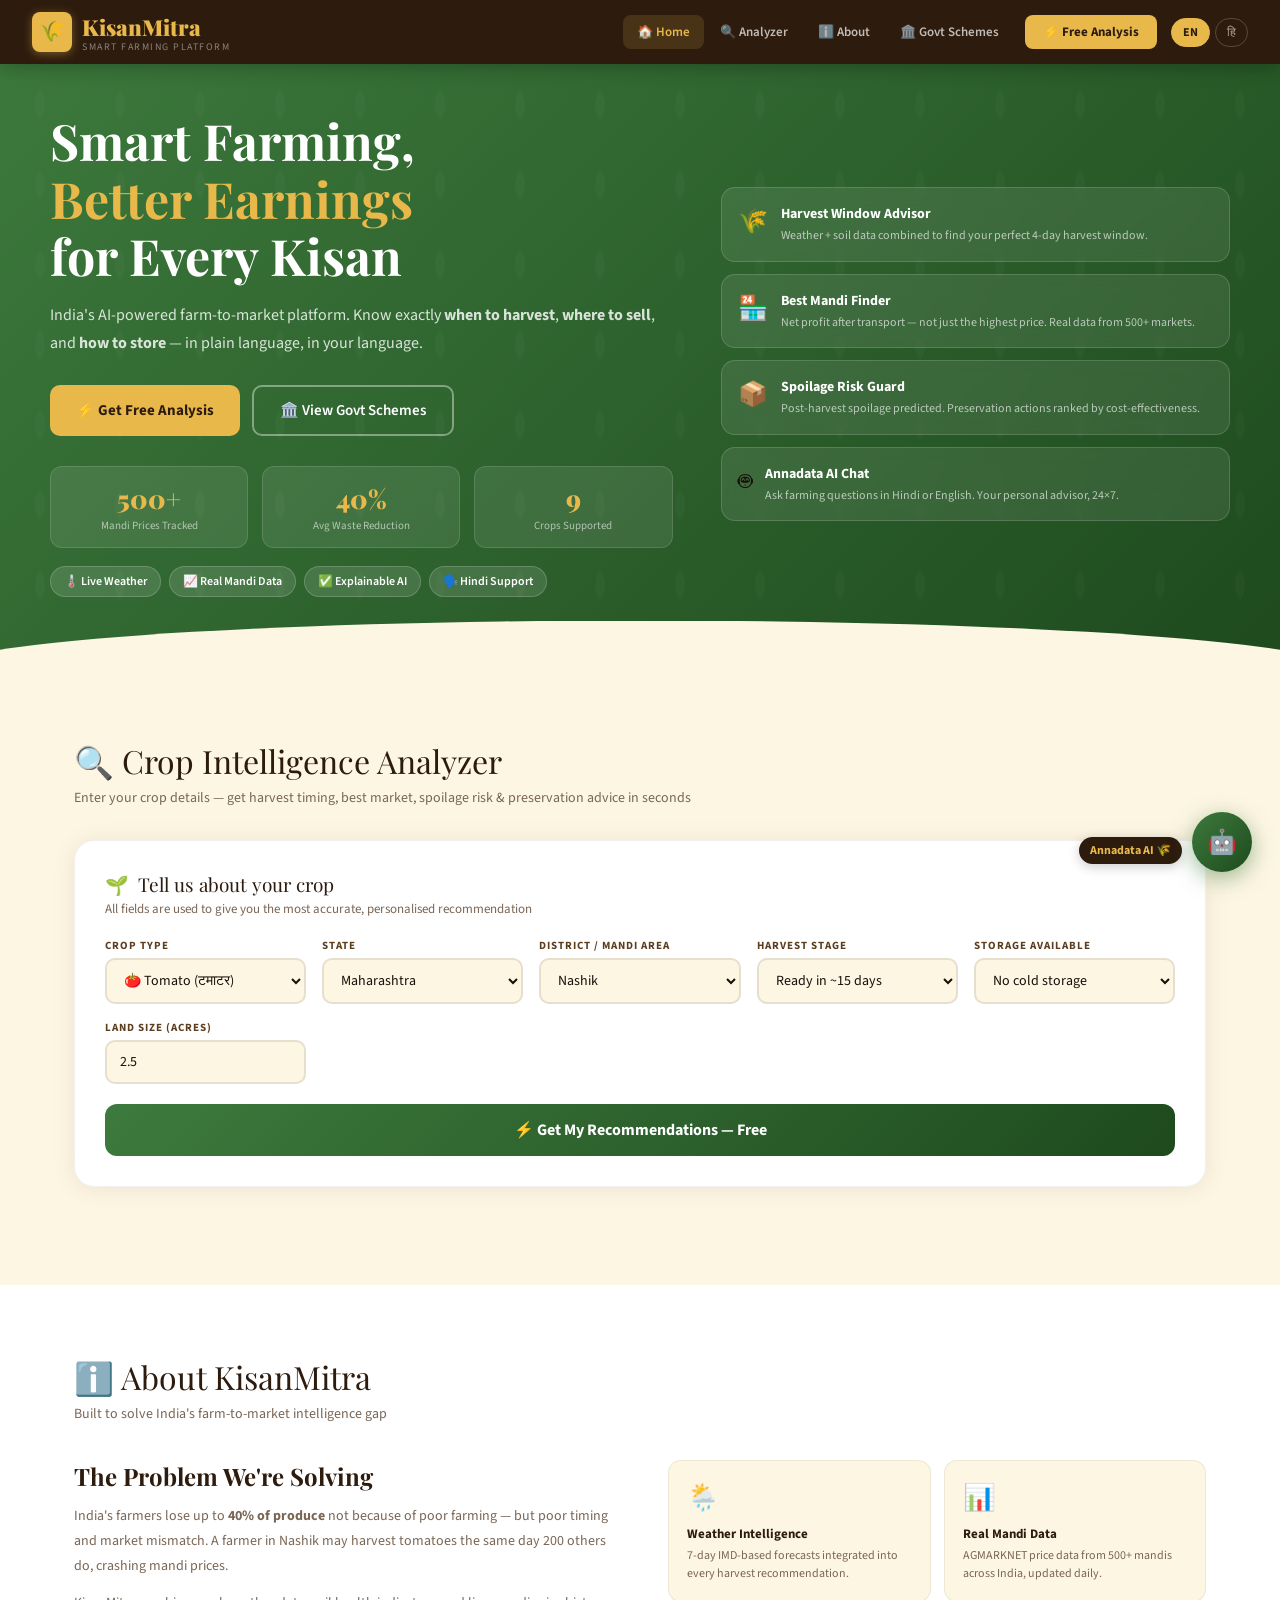
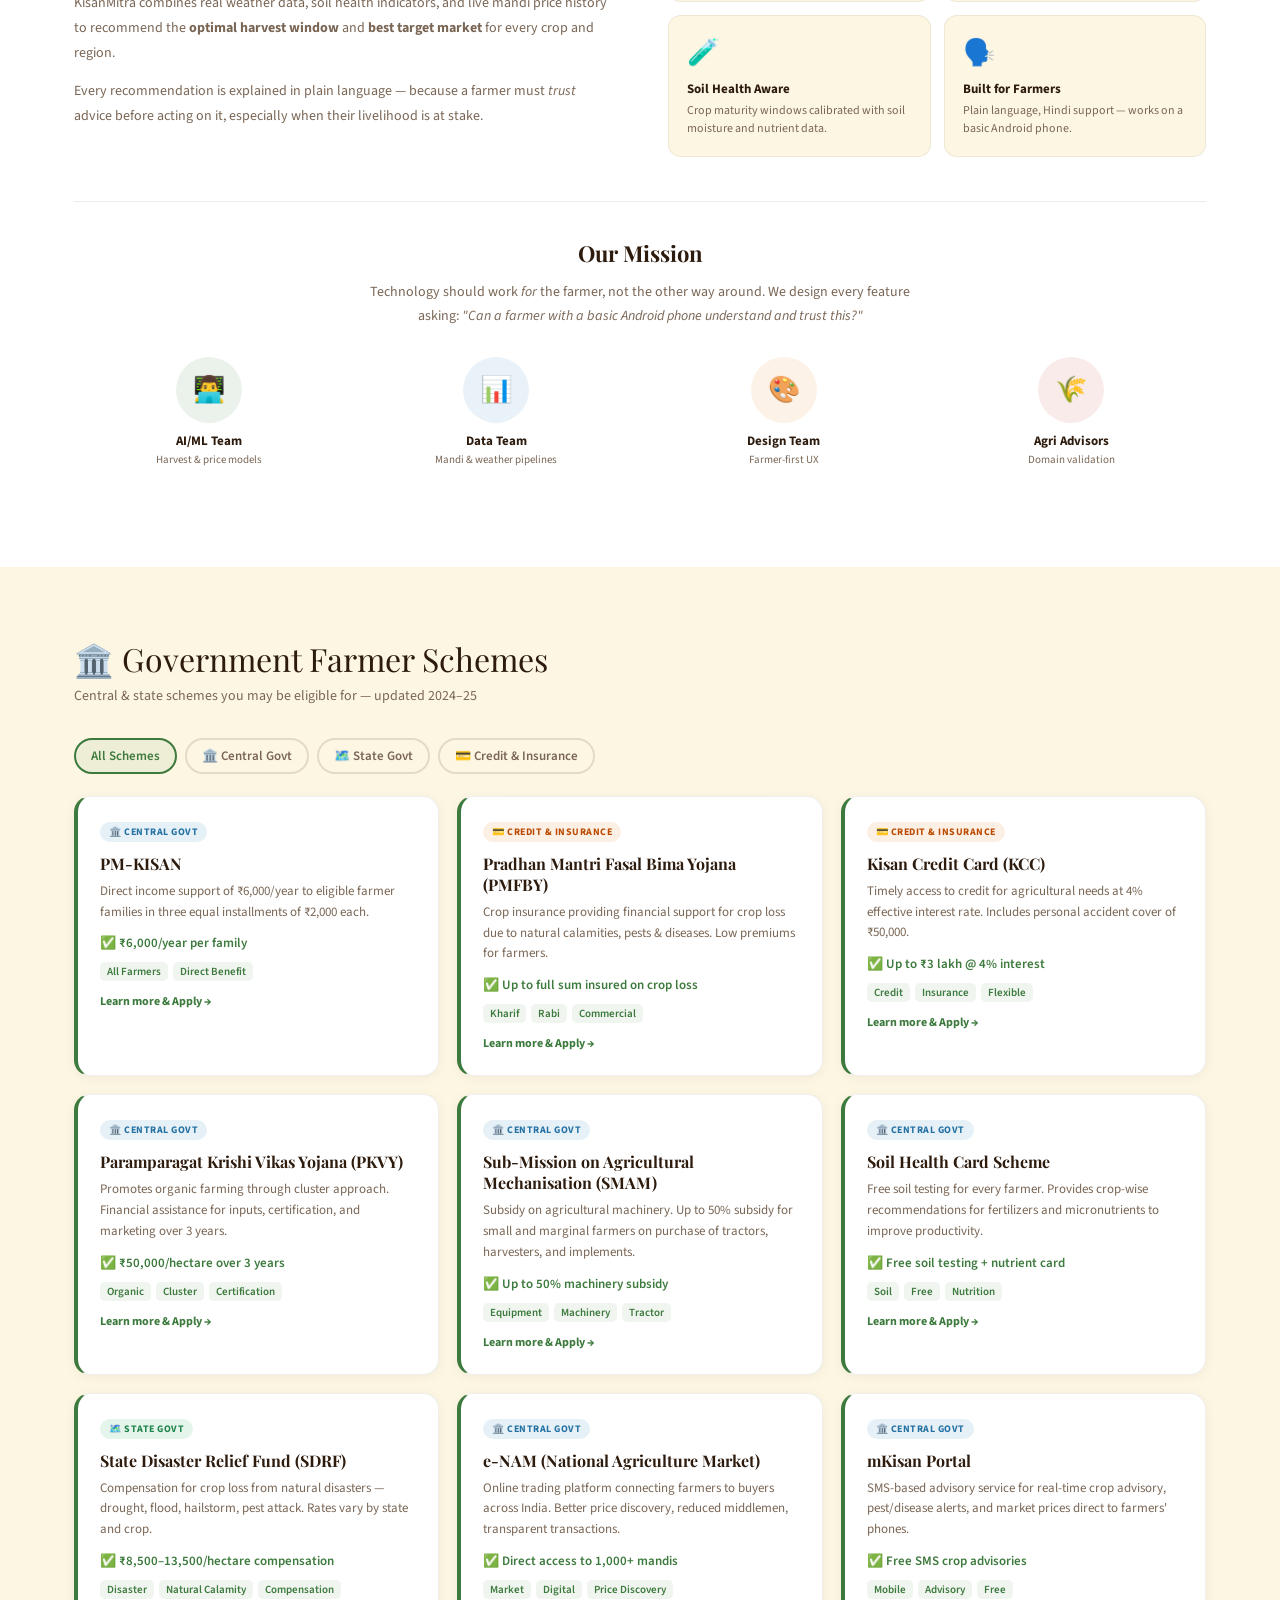
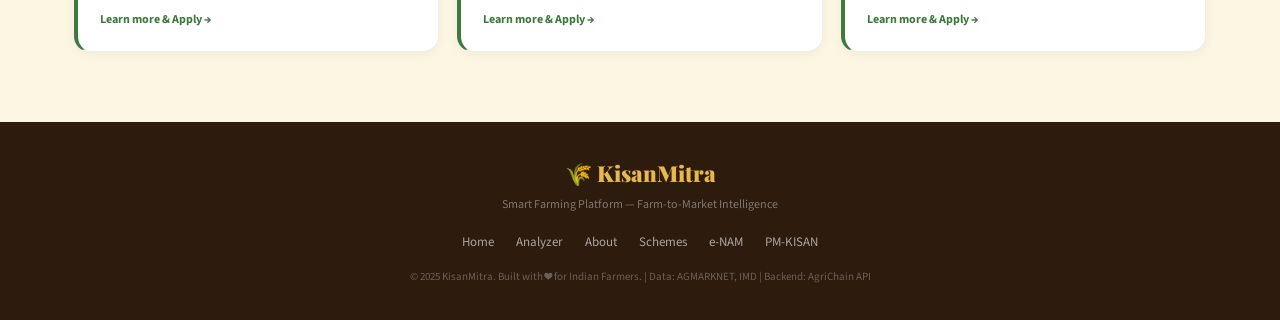
==== agrichain/frontend.html @ 289c84d6 "Initial commit - Version 2 Krishi Mitra" ====
<!DOCTYPE html>
<html lang="en">
<head>
<meta charset="UTF-8">
<meta name="viewport" content="width=device-width, initial-scale=1.0">
<title>KisanMitra — Smart Farming Platform</title>
<link href="https://fonts.googleapis.com/css2?family=Playfair+Display:wght@400;700;900&family=Source+Sans+3:wght@300;400;600;700&display=swap" rel="stylesheet">
<style>
:root {
  --soil:#2D1B0E; --earth:#5C3D1E; --harvest:#E8B84B;
  --leaf:#3D7A3D; --leaf-light:#5BA55B; --cream:#FDF6E3;
  --rust:#C0392B; --success:#27AE60; --warn:#E67E22;
  --text:#1A0F0A; --muted:#7A6655; --nav-h:64px;
}
*{margin:0;padding:0;box-sizing:border-box}
html{scroll-behavior:smooth}
body{background:var(--cream);font-family:'Source Sans 3',sans-serif;color:var(--text)}

/* ════ NAVBAR ════ */
.navbar{
  position:fixed;top:0;left:0;right:0;z-index:200;height:var(--nav-h);
  background:var(--soil);display:flex;align-items:center;padding:0 32px;
  box-shadow:0 2px 20px rgba(0,0,0,0.3);
}
.nav-brand{display:flex;align-items:center;gap:10px;text-decoration:none;margin-right:auto;cursor:pointer}
.nav-logo{width:40px;height:40px;background:var(--harvest);border-radius:8px;display:flex;align-items:center;justify-content:center;font-size:20px;box-shadow:0 2px 10px rgba(228,184,75,0.4)}
.nav-brand-name{font-family:'Playfair Display',serif;font-size:22px;color:var(--harvest);font-weight:900}
.nav-brand-sub{font-size:10px;color:rgba(255,255,255,0.45);letter-spacing:1.5px;text-transform:uppercase;line-height:1}
.nav-links{display:flex;align-items:center;gap:2px}
.nav-link{
  padding:8px 14px;border-radius:8px;border:none;background:transparent;
  color:rgba(255,255,255,0.7);font-size:13px;font-weight:600;cursor:pointer;
  transition:all .2s;font-family:'Source Sans 3',sans-serif;
}
.nav-link:hover,.nav-link.active{background:rgba(228,184,75,0.15);color:var(--harvest)}
.nav-cta{
  margin-left:12px;padding:8px 18px;background:var(--harvest);color:var(--soil);
  border:none;border-radius:8px;font-size:13px;font-weight:700;cursor:pointer;
  transition:all .2s;font-family:'Source Sans 3',sans-serif;
}
.nav-cta:hover{background:#F5D76E;transform:translateY(-1px)}
.nav-lang{display:flex;gap:5px;margin-left:14px}
.lang-btn{
  padding:5px 11px;border-radius:16px;border:1px solid rgba(255,255,255,0.2);
  background:transparent;color:rgba(255,255,255,0.6);cursor:pointer;font-size:12px;
  transition:all .2s;font-family:'Source Sans 3',sans-serif;
}
.lang-btn.active{background:var(--harvest);color:var(--soil);border-color:var(--harvest);font-weight:700}

/* ════ HERO ════ */
.hero-band{
  background:linear-gradient(135deg,var(--leaf) 0%,#1E4A1E 100%);
  padding:calc(var(--nav-h) + 48px) 40px 72px;
  position:relative;overflow:hidden;
}
.hero-band::after{content:'';position:absolute;bottom:-2px;left:0;right:0;height:50px;background:var(--cream);clip-path:ellipse(55% 100% at 50% 100%)}
.hero-band::before{
  content:'';position:absolute;inset:0;pointer-events:none;
  background:url("data:image/svg+xml,%3Csvg width='80' height='80' viewBox='0 0 80 80' xmlns='http://www.w3.org/2000/svg'%3E%3Cg fill='%23ffffff' fill-opacity='0.025'%3E%3Cpath d='M40 10 Q50 25 40 40 Q30 25 40 10Z'/%3E%3C/g%3E%3C/svg%3E") repeat;
}
.hero-inner{max-width:1180px;margin:0 auto;display:grid;grid-template-columns:1.1fr 0.9fr;gap:48px;align-items:center;position:relative;z-index:1}
.hero-h1{font-family:'Playfair Display',serif;font-size:50px;color:#fff;line-height:1.15;margin-bottom:16px}
.hero-h1 span{color:var(--harvest)}
.hero-p{color:rgba(255,255,255,0.82);font-size:16px;line-height:1.75;margin-bottom:28px}
.hero-btns{display:flex;gap:12px;flex-wrap:wrap}
.btn-primary{padding:13px 26px;background:var(--harvest);color:var(--soil);border:none;border-radius:10px;font-size:15px;font-weight:700;cursor:pointer;transition:all .2s;font-family:'Source Sans 3',sans-serif}
.btn-primary:hover{background:#F5D76E;transform:translateY(-2px);box-shadow:0 6px 20px rgba(228,184,75,0.4)}
.btn-outline{padding:13px 26px;background:transparent;color:#fff;border:2px solid rgba(255,255,255,0.4);border-radius:10px;font-size:15px;font-weight:600;cursor:pointer;transition:all .2s;font-family:'Source Sans 3',sans-serif}
.btn-outline:hover{border-color:#fff;background:rgba(255,255,255,0.08)}
.hero-stats{display:grid;grid-template-columns:repeat(3,1fr);gap:14px;margin-top:30px}
.stat-box{background:rgba(255,255,255,0.09);border:1px solid rgba(255,255,255,0.13);border-radius:12px;padding:14px;text-align:center}
.stat-num{font-family:'Playfair Display',serif;font-size:26px;font-weight:900;color:var(--harvest)}
.stat-lbl{font-size:11px;color:rgba(255,255,255,0.6);margin-top:2px}
.hero-pills{display:flex;gap:8px;flex-wrap:wrap;margin-top:18px}
.hero-pill{background:rgba(255,255,255,0.12);border:1px solid rgba(255,255,255,0.18);border-radius:30px;padding:6px 13px;color:#fff;font-size:12px;font-weight:600}
.feature-cards{display:flex;flex-direction:column;gap:12px}
.feat-card{background:rgba(255,255,255,0.09);backdrop-filter:blur(10px);border:1px solid rgba(255,255,255,0.15);border-radius:14px;padding:16px;display:flex;align-items:flex-start;gap:13px}
.feat-icon{font-size:24px;flex-shrink:0}
.feat-card h4{font-size:14px;font-weight:700;color:#fff;margin-bottom:3px}
.feat-card p{font-size:12px;color:rgba(255,255,255,0.65);line-height:1.45}

/* ════ SECTION WRAPPER ════ */
.sec-wrap{max-width:1180px;margin:0 auto;padding:70px 24px}
.sec-title{font-family:'Playfair Display',serif;font-size:32px;color:var(--soil);margin-bottom:6px}
.sec-sub{color:var(--muted);font-size:14px;margin-bottom:32px}

/* ════ ANALYZER ════ */
#analyzer{scroll-margin-top:var(--nav-h)}
.input-card{background:#fff;border-radius:20px;padding:30px;box-shadow:0 2px 24px rgba(45,27,14,0.08);border:1px solid rgba(45,27,14,0.06);margin-bottom:28px}
.card-title{font-family:'Playfair Display',serif;font-size:19px;color:var(--soil);margin-bottom:3px;display:flex;align-items:center;gap:9px}
.card-sub{color:var(--muted);font-size:13px;margin-bottom:20px}
.form-grid{display:grid;grid-template-columns:repeat(auto-fit,minmax(185px,1fr));gap:16px;margin-bottom:20px}
.form-group label{display:block;font-size:11px;font-weight:700;text-transform:uppercase;letter-spacing:1px;color:var(--earth);margin-bottom:5px}
.form-group select,.form-group input{width:100%;padding:10px 13px;border:2px solid rgba(45,27,14,0.1);border-radius:10px;font-family:'Source Sans 3',sans-serif;font-size:14px;color:var(--text);background:var(--cream);outline:none;transition:border-color .2s;cursor:pointer}
.form-group select:focus,.form-group input:focus{border-color:var(--leaf)}
.analyze-btn{width:100%;padding:15px;background:linear-gradient(135deg,var(--leaf),#1E4A1E);color:#fff;border:none;border-radius:12px;font-family:'Source Sans 3',sans-serif;font-size:16px;font-weight:700;cursor:pointer;transition:all .3s}
.analyze-btn:hover{transform:translateY(-2px);box-shadow:0 8px 30px rgba(61,122,61,0.4)}

/* results */
.results-section{display:none}
.results-section.visible{display:block;animation:fadeUp .5s ease}
@keyframes fadeUp{from{opacity:0;transform:translateY(20px)}to{opacity:1;transform:translateY(0)}}
.kpi-row{display:grid;grid-template-columns:1fr 1fr 1fr;gap:14px;margin-bottom:18px}
.kpi-card{background:#fff;border-radius:16px;padding:22px;text-align:center;box-shadow:0 2px 14px rgba(45,27,14,0.06);border:1px solid rgba(45,27,14,0.06);position:relative;overflow:hidden}
.kpi-card::before{content:'';position:absolute;top:0;left:0;right:0;height:4px;border-radius:16px 16px 0 0}
.kpi-card.g::before{background:linear-gradient(90deg,var(--leaf),var(--leaf-light))}
.kpi-card.o::before{background:linear-gradient(90deg,var(--warn),#F39C12)}
.kpi-card.b::before{background:linear-gradient(90deg,#2980B9,#3498DB)}
.kpi-lbl{font-size:11px;font-weight:700;text-transform:uppercase;letter-spacing:1.5px;color:var(--muted);margin-bottom:7px}
.kpi-val{font-family:'Playfair Display',serif;font-size:30px;font-weight:900;line-height:1;margin-bottom:4px}
.kpi-card.g .kpi-val{color:var(--leaf)}.kpi-card.o .kpi-val{color:var(--warn)}.kpi-card.b .kpi-val{color:#2980B9}
.kpi-desc{font-size:12px;color:var(--muted)}
.mod-grid{display:grid;grid-template-columns:1fr 1fr;gap:16px;margin-bottom:16px}
.mod-card{background:#fff;border-radius:16px;padding:24px;box-shadow:0 2px 14px rgba(45,27,14,0.06);border:1px solid rgba(45,27,14,0.06)}
.mod-hdr{display:flex;align-items:center;gap:11px;margin-bottom:13px}
.mod-icon{width:40px;height:40px;border-radius:11px;display:flex;align-items:center;justify-content:center;font-size:18px;flex-shrink:0}
.mod-icon.g{background:rgba(61,122,61,0.1)}.mod-icon.o{background:rgba(230,126,34,0.1)}.mod-icon.b{background:rgba(41,128,185,0.1)}.mod-icon.r{background:rgba(192,57,43,0.1)}
.mod-hdr-t h3{font-family:'Playfair Display',serif;font-size:16px;color:var(--soil)}
.mod-hdr-t p{font-size:11px;color:var(--muted)}
.timeline-track{height:7px;background:rgba(45,27,14,0.08);border-radius:4px;position:relative;margin-bottom:5px}
.timeline-fill{position:absolute;top:0;height:100%;border-radius:4px;background:linear-gradient(90deg,var(--leaf-light),var(--harvest))}
.timeline-marker{position:absolute;top:50%;transform:translateY(-50%);width:13px;height:13px;background:var(--harvest);border:3px solid #fff;border-radius:50%;box-shadow:0 2px 8px rgba(228,184,75,0.5)}
.tl-labels{display:flex;justify-content:space-between;font-size:10px;color:var(--muted)}
.harvest-rec{background:linear-gradient(135deg,rgba(61,122,61,0.06),rgba(61,122,61,0.02));border:1.5px solid rgba(61,122,61,0.2);border-radius:11px;padding:13px;margin-top:11px}
.rec-main{font-size:17px;font-weight:700;color:var(--leaf);margin-bottom:3px}
.rec-sub{font-size:12px;color:var(--muted);line-height:1.5}
.flist{display:flex;flex-direction:column;gap:6px;margin-top:9px}
.fi{display:flex;align-items:center;gap:9px;padding:6px 10px;border-radius:7px;background:rgba(45,27,14,0.03);font-size:12px}
.fi.good{border-left:3px solid var(--success)}.fi.warn{border-left:3px solid var(--warn)}.fi.bad{border-left:3px solid var(--rust)}
.fdot{width:7px;height:7px;border-radius:50%;flex-shrink:0}
.fi.good .fdot{background:var(--success)}.fi.warn .fdot{background:var(--warn)}.fi.bad .fdot{background:var(--rust)}
.mkt-tbl{width:100%;border-collapse:collapse;font-size:12px;margin-top:7px}
.mkt-tbl th{text-align:left;padding:6px 8px;font-size:10px;font-weight:700;text-transform:uppercase;letter-spacing:1px;color:var(--muted);border-bottom:2px solid rgba(45,27,14,0.08)}
.mkt-tbl td{padding:8px 8px;border-bottom:1px solid rgba(45,27,14,0.05);vertical-align:middle}
.mkt-tbl tr.br{background:rgba(61,122,61,0.05)}
.best-badge{background:var(--leaf);color:#fff;font-size:9px;font-weight:700;padding:2px 6px;border-radius:8px;text-transform:uppercase;margin-left:4px}
.pbar-wrap{display:flex;align-items:center;gap:5px}
.pbar{height:5px;border-radius:3px;background:var(--leaf)}
.gauge-wrap{display:flex;align-items:center;gap:16px;margin:10px 0 13px}
.gauge-c{width:84px;height:84px;border-radius:50%;flex-shrink:0;display:flex;align-items:center;justify-content:center;flex-direction:column;position:relative}
.gauge-c svg{position:absolute;inset:0;transform:rotate(-90deg)}
.gauge-n{font-family:'Playfair Display',serif;font-size:22px;font-weight:900;position:relative;z-index:1;line-height:1}
.gauge-p{font-size:10px;color:var(--muted);position:relative;z-index:1}
.gauge-t h4{font-size:14px;font-weight:700;margin-bottom:3px}
.gauge-t p{font-size:12px;color:var(--muted);line-height:1.4}
.act-list{display:flex;flex-direction:column;gap:7px}
.act-item{display:flex;align-items:center;gap:10px;padding:8px 12px;border-radius:9px;border:1px solid rgba(45,27,14,0.08);background:rgba(253,246,227,0.5);transition:all .2s}
.act-item:hover{background:rgba(61,122,61,0.05);border-color:rgba(61,122,61,0.2)}
.act-rank{width:25px;height:25px;border-radius:7px;display:flex;align-items:center;justify-content:center;font-size:12px;font-weight:700;flex-shrink:0}
.act-rank.r1{background:rgba(39,174,96,0.15);color:var(--success)}.act-rank.r2{background:rgba(52,152,219,0.15);color:#2980B9}.act-rank.r3{background:rgba(230,126,34,0.15);color:var(--warn)}
.act-body{flex:1}
.act-name{font-size:13px;font-weight:600;color:var(--soil)}
.act-detail{font-size:11px;color:var(--muted)}
.act-cost{font-size:11px;font-weight:700;color:var(--earth);white-space:nowrap}
.dots{display:flex;gap:3px}
.dot{width:7px;height:7px;border-radius:50%;background:rgba(45,27,14,0.15)}
.dot.f{background:var(--leaf)}
.why-card{background:var(--soil);border-radius:20px;padding:28px;margin-top:16px;position:relative;overflow:hidden}
.why-card::before{content:'"';position:absolute;top:-20px;right:28px;font-family:'Playfair Display',serif;font-size:180px;color:rgba(255,255,255,0.03);pointer-events:none;line-height:1}
.reason-grid{display:grid;grid-template-columns:repeat(auto-fit,minmax(195px,1fr));gap:13px;margin-top:16px}
.reason-step{background:rgba(255,255,255,0.06);border:1px solid rgba(255,255,255,0.1);border-radius:13px;padding:17px}
.rs-num{font-family:'Playfair Display',serif;font-size:30px;font-weight:900;color:rgba(228,184,75,0.3);line-height:1;margin-bottom:6px}
.rs-title{font-size:13px;font-weight:700;color:var(--harvest);margin-bottom:4px}
.rs-desc{font-size:12px;color:rgba(255,255,255,0.65);line-height:1.5}
.conf-banner{background:rgba(228,184,75,0.1);border:1px solid rgba(228,184,75,0.25);border-radius:11px;padding:12px 15px;display:flex;align-items:center;gap:12px;margin-top:14px}
.conf-t h4{font-size:12px;font-weight:700;color:var(--harvest);margin-bottom:2px}
.conf-t p{font-size:11px;color:rgba(255,255,255,0.55);line-height:1.4}
.conf-bar-o{width:85px;height:5px;background:rgba(255,255,255,0.1);border-radius:3px;overflow:hidden;margin-bottom:3px}
.conf-bar-i{height:100%;background:linear-gradient(90deg,var(--harvest),#F5D76E);border-radius:3px}
.conf-pct{font-size:11px;font-weight:700;color:var(--harvest)}

/* ════ ABOUT ════ */
#about{background:#fff;scroll-margin-top:var(--nav-h)}
.about-grid{display:grid;grid-template-columns:1fr 1fr;gap:56px;align-items:start;margin-top:36px}
.about-txt h3{font-family:'Playfair Display',serif;font-size:24px;color:var(--soil);margin-bottom:12px}
.about-txt p{color:var(--muted);line-height:1.8;margin-bottom:12px;font-size:14px}
.about-cards{display:grid;grid-template-columns:1fr 1fr;gap:13px}
.ab-card{background:var(--cream);border-radius:13px;padding:18px;border:1px solid rgba(45,27,14,0.07)}
.ab-icon{font-size:26px;margin-bottom:9px}
.ab-card h4{font-size:13px;font-weight:700;color:var(--soil);margin-bottom:4px}
.ab-card p{font-size:12px;color:var(--muted);line-height:1.5}
.mission-strip{margin-top:44px;padding-top:36px;border-top:1px solid rgba(45,27,14,0.08);text-align:center}
.mission-strip h3{font-family:'Playfair Display',serif;font-size:22px;color:var(--soil);margin-bottom:12px}
.mission-strip p{color:var(--muted);max-width:580px;margin:0 auto 28px;font-size:14px;line-height:1.75}
.team-row{display:grid;grid-template-columns:repeat(4,1fr);gap:18px}
.team-c{text-align:center}
.team-av{width:66px;height:66px;border-radius:50%;margin:0 auto 9px;display:flex;align-items:center;justify-content:center;font-size:26px}
.team-c h4{font-size:13px;font-weight:700;color:var(--soil)}
.team-c p{font-size:11px;color:var(--muted)}

/* ════ SCHEMES ════ */
#schemes{scroll-margin-top:var(--nav-h)}
.filter-row{display:flex;gap:8px;flex-wrap:wrap;margin-bottom:22px}
.fbtn{padding:7px 15px;border-radius:20px;border:2px solid rgba(45,27,14,0.12);background:transparent;color:var(--muted);cursor:pointer;font-size:13px;font-weight:600;transition:all .2s;font-family:'Source Sans 3',sans-serif}
.fbtn.active,.fbtn:hover{border-color:var(--leaf);background:rgba(61,122,61,0.08);color:var(--leaf)}
.schemes-grid{display:grid;grid-template-columns:repeat(auto-fill,minmax(290px,1fr));gap:18px}
.scheme-c{background:#fff;border-radius:16px;padding:22px;border:1px solid rgba(45,27,14,0.07);border-left:4px solid var(--leaf);box-shadow:0 2px 12px rgba(45,27,14,0.05);transition:all .2s;cursor:pointer}
.scheme-c:hover{transform:translateY(-3px);box-shadow:0 8px 26px rgba(45,27,14,0.1)}
.sch-badge{display:inline-block;padding:3px 9px;border-radius:18px;font-size:10px;font-weight:700;text-transform:uppercase;letter-spacing:0.5px;margin-bottom:11px}
.sch-badge.central{background:rgba(41,128,185,0.12);color:#2471A3}
.sch-badge.state{background:rgba(39,174,96,0.12);color:#1E8449}
.sch-badge.credit{background:rgba(230,126,34,0.12);color:#BA4A00}
.scheme-c h3{font-family:'Playfair Display',serif;font-size:16px;color:var(--soil);margin-bottom:7px}
.scheme-c p{font-size:13px;color:var(--muted);line-height:1.6;margin-bottom:12px}
.sch-benefit{display:flex;align-items:center;gap:7px;font-size:13px;font-weight:600;color:var(--leaf)}
.sch-tags{display:flex;gap:5px;flex-wrap:wrap;margin-top:10px}
.sch-tag{background:rgba(61,122,61,0.08);color:var(--leaf);font-size:11px;padding:2px 7px;border-radius:5px;font-weight:600}
.sch-link{display:inline-flex;align-items:center;gap:4px;margin-top:12px;font-size:12px;font-weight:700;color:var(--leaf);text-decoration:none}

/* ════ LOADING ════ */
.loading-overlay{position:fixed;inset:0;background:rgba(45,27,14,0.55);backdrop-filter:blur(4px);display:none;align-items:center;justify-content:center;z-index:500}
.loading-overlay.active{display:flex}
.loading-box{background:#fff;border-radius:20px;padding:36px 44px;text-align:center;box-shadow:0 20px 60px rgba(0,0,0,0.2)}
.spin{width:54px;height:54px;border:4px solid rgba(61,122,61,0.15);border-top-color:var(--leaf);border-radius:50%;animation:spin .8s linear infinite;margin:0 auto 16px}
@keyframes spin{to{transform:rotate(360deg)}}
.ls-list{list-style:none;text-align:left;margin-top:13px}
.ls-list li{font-size:13px;color:var(--muted);padding:3px 0 3px 20px;position:relative}
.ls-list li::before{content:'○';position:absolute;left:0;color:var(--muted)}
.ls-list li.done::before{content:'✓';color:var(--leaf)}
.ls-list li.active::before{content:'◉';color:var(--harvest)}

/* ════ CHATBOT ════ */
.chat-fab{
  position:fixed;bottom:28px;right:28px;z-index:300;
  width:60px;height:60px;border-radius:50%;
  background:linear-gradient(135deg,var(--leaf),#1E4A1E);
  border:none;cursor:pointer;box-shadow:0 6px 22px rgba(61,122,61,0.5);
  display:flex;align-items:center;justify-content:center;font-size:24px;
  transition:all .3s;animation:fabP 3s ease-in-out infinite;
}
@keyframes fabP{0%,100%{box-shadow:0 6px 22px rgba(61,122,61,0.5)}50%{box-shadow:0 6px 34px rgba(61,122,61,0.8)}}
.chat-fab:hover{transform:scale(1.1)}
.fab-label{
  position:fixed;bottom:36px;right:98px;z-index:300;
  background:var(--soil);color:var(--harvest);font-size:12px;font-weight:700;
  padding:5px 11px;border-radius:18px;white-space:nowrap;pointer-events:none;
  box-shadow:0 3px 12px rgba(0,0,0,0.2);
}
.chat-win{
  position:fixed;bottom:98px;right:28px;z-index:300;
  width:355px;height:510px;background:#fff;border-radius:20px;
  box-shadow:0 20px 60px rgba(45,27,14,0.2);display:none;flex-direction:column;
  overflow:hidden;border:1px solid rgba(45,27,14,0.1);
}
.chat-win.open{display:flex;animation:chatO .3s ease}
@keyframes chatO{from{opacity:0;transform:translateY(18px) scale(0.95)}to{opacity:1;transform:translateY(0) scale(1)}}
.chat-hdr{background:linear-gradient(135deg,var(--leaf),#1E4A1E);padding:14px 18px;display:flex;align-items:center;gap:11px}
.chat-av{width:38px;height:38px;border-radius:50%;background:var(--harvest);display:flex;align-items:center;justify-content:center;font-size:18px;flex-shrink:0}
.chat-hdr-t h4{font-size:14px;font-weight:700;color:#fff}
.chat-hdr-t p{font-size:11px;color:rgba(255,255,255,0.7)}
.chat-dot{width:8px;height:8px;border-radius:50%;background:#2ECC71;margin-left:auto}
.chat-x{background:rgba(255,255,255,0.15);border:none;color:#fff;width:26px;height:26px;border-radius:50%;cursor:pointer;font-size:13px;display:flex;align-items:center;justify-content:center}
.chat-msgs{flex:1;overflow-y:auto;padding:14px;display:flex;flex-direction:column;gap:9px}
.cmsg{max-width:84%}
.cmsg.bot{align-self:flex-start}.cmsg.user{align-self:flex-end}
.cbubble{padding:9px 13px;border-radius:13px;font-size:13px;line-height:1.5}
.cmsg.bot .cbubble{background:var(--cream);color:var(--text);border:1px solid rgba(45,27,14,0.08);border-radius:4px 13px 13px 13px}
.cmsg.user .cbubble{background:var(--leaf);color:#fff;border-radius:13px 4px 13px 13px}
.ctime{font-size:10px;color:var(--muted);margin-top:2px}
.cmsg.user .ctime{text-align:right}
.quick-btns{display:flex;flex-wrap:wrap;gap:5px;padding:8px 14px 0}
.qbtn{padding:5px 10px;border-radius:13px;border:1px solid rgba(61,122,61,0.25);background:rgba(61,122,61,0.06);color:var(--leaf);font-size:11px;font-weight:600;cursor:pointer;transition:all .2s;font-family:'Source Sans 3',sans-serif}
.qbtn:hover{background:var(--leaf);color:#fff}
.typing-row{display:none;padding:0 14px 0}
.typing-row.vis{display:flex}
.tbubble{background:var(--cream);border:1px solid rgba(45,27,14,0.08);border-radius:4px 13px 13px 13px;padding:9px 13px;display:flex;gap:4px;align-items:center}
.tdot{width:7px;height:7px;border-radius:50%;background:var(--muted);animation:tb 1.4s infinite}
.tdot:nth-child(2){animation-delay:.2s}.tdot:nth-child(3){animation-delay:.4s}
@keyframes tb{0%,60%,100%{transform:translateY(0)}30%{transform:translateY(-7px)}}
.chat-inp-row{padding:10px 14px;border-top:1px solid rgba(45,27,14,0.08);display:flex;gap:7px;align-items:center}
.chat-inp{flex:1;padding:8px 12px;border:2px solid rgba(45,27,14,0.1);border-radius:18px;font-family:'Source Sans 3',sans-serif;font-size:13px;outline:none;transition:border-color .2s;background:var(--cream)}
.chat-inp:focus{border-color:var(--leaf)}
.chat-send{width:34px;height:34px;border-radius:50%;background:var(--leaf);border:none;color:#fff;cursor:pointer;font-size:14px;display:flex;align-items:center;justify-content:center;transition:all .2s;flex-shrink:0}
.chat-send:hover{background:#2D5A2D;transform:scale(1.05)}

/* ════ FOOTER ════ */
footer{background:var(--soil);padding:36px 24px;text-align:center}
.f-logo{font-family:'Playfair Display',serif;font-size:22px;color:var(--harvest);font-weight:900;margin-bottom:8px}
.f-sub{font-size:12px;color:rgba(255,255,255,0.4);margin-bottom:20px}
.f-links{display:flex;justify-content:center;gap:22px;flex-wrap:wrap;margin-bottom:18px}
.f-links a{color:rgba(255,255,255,0.6);font-size:13px;text-decoration:none}
.f-links a:hover{color:var(--harvest)}
.f-copy{font-size:11px;color:rgba(255,255,255,0.3)}

@media(max-width:900px){
  .hero-inner,.about-grid{grid-template-columns:1fr}.feature-cards{display:none}
  .kpi-row,.mod-grid,.reason-grid{grid-template-columns:1fr}
  .chat-win{width:calc(100vw - 28px);right:14px}
  .nav-links{display:none}
  .team-row{grid-template-columns:1fr 1fr}
}
@media(max-width:600px){
  .hero-h1{font-size:34px}.hero-stats,.about-cards{grid-template-columns:1fr 1fr}
  .form-grid{grid-template-columns:1fr 1fr}
}
</style>
</head>
<body>

<!-- NAVBAR -->
<nav class="navbar">
  <div class="nav-brand" onclick="gotoSec('home')">
    <div class="nav-logo">🌾</div>
    <div>
      <div class="nav-brand-name">KisanMitra</div>
      <div class="nav-brand-sub">Smart Farming Platform</div>
    </div>
  </div>
  <div class="nav-links">
    <button class="nav-link active" onclick="gotoSec('home',this)">🏠 Home</button>
    <button class="nav-link" onclick="gotoSec('analyzer',this)">🔍 Analyzer</button>
    <button class="nav-link" onclick="gotoSec('about',this)">ℹ️ About</button>
    <button class="nav-link" onclick="gotoSec('schemes',this)">🏛️ Govt Schemes</button>
  </div>
  <button class="nav-cta" onclick="gotoSec('analyzer',null)">⚡ Free Analysis</button>
  <div class="nav-lang">
    <button class="lang-btn active" onclick="setLang('en',this)">EN</button>
    <button class="lang-btn" onclick="setLang('hi',this)">हि</button>
  </div>
</nav>

<!-- LOADING OVERLAY -->
<div class="loading-overlay" id="loadingOverlay">
  <div class="loading-box">
    <div class="spin"></div>
    <h3 style="font-family:'Playfair Display',serif;color:var(--soil);margin-bottom:4px">Analyzing your crop…</h3>
    <p style="font-size:13px;color:var(--muted);margin-bottom:12px">Pulling real-time data from multiple sources</p>
    <ul class="ls-list" id="lsList">
      <li class="active" id="ls1">Fetching weather forecast (7-day)</li>
      <li id="ls2">Reading soil health indicators</li>
      <li id="ls3">Scanning mandi price history (90-day)</li>
      <li id="ls4">Calculating optimal harvest window</li>
      <li id="ls5">Assessing spoilage risk & storage</li>
      <li id="ls6">Ranking best markets by net profit</li>
    </ul>
  </div>
</div>

<!-- ════ HOME ════ -->
<section id="home" style="scroll-margin-top:var(--nav-h)">
  <div class="hero-band">
    <div class="hero-inner">
      <div>
        <h1 class="hero-h1">Smart Farming,<br><span>Better Earnings</span><br>for Every Kisan</h1>
        <p class="hero-p">India's AI-powered farm-to-market platform. Know exactly <strong>when to harvest</strong>, <strong>where to sell</strong>, and <strong>how to store</strong> — in plain language, in your language.</p>
        <div class="hero-btns">
          <button class="btn-primary" onclick="gotoSec('analyzer',null)">⚡ Get Free Analysis</button>
          <button class="btn-outline" onclick="gotoSec('schemes',null)">🏛️ View Govt Schemes</button>
        </div>
        <div class="hero-stats">
          <div class="stat-box"><div class="stat-num">500+</div><div class="stat-lbl">Mandi Prices Tracked</div></div>
          <div class="stat-box"><div class="stat-num">40%</div><div class="stat-lbl">Avg Waste Reduction</div></div>
          <div class="stat-box"><div class="stat-num">9</div><div class="stat-lbl">Crops Supported</div></div>
        </div>
        <div class="hero-pills">
          <div class="hero-pill">🌡️ Live Weather</div>
          <div class="hero-pill">📈 Real Mandi Data</div>
          <div class="hero-pill">✅ Explainable AI</div>
          <div class="hero-pill">🗣️ Hindi Support</div>
        </div>
      </div>
      <div class="feature-cards">
        <div class="feat-card"><div class="feat-icon">🌾</div><div><h4>Harvest Window Advisor</h4><p>Weather + soil data combined to find your perfect 4-day harvest window.</p></div></div>
        <div class="feat-card"><div class="feat-icon">🏪</div><div><h4>Best Mandi Finder</h4><p>Net profit after transport — not just the highest price. Real data from 500+ markets.</p></div></div>
        <div class="feat-card"><div class="feat-icon">📦</div><div><h4>Spoilage Risk Guard</h4><p>Post-harvest spoilage predicted. Preservation actions ranked by cost-effectiveness.</p></div></div>
        <div class="feat-card"><div class="feat-icon">🤖</div><div><h4>Annadata AI Chat</h4><p>Ask farming questions in Hindi or English. Your personal advisor, 24×7.</p></div></div>
      </div>
    </div>
  </div>
</section>

<!-- ════ ANALYZER ════ -->
<section id="analyzer">
  <div class="sec-wrap">
    <div class="sec-title">🔍 Crop Intelligence Analyzer</div>
    <div class="sec-sub">Enter your crop details — get harvest timing, best market, spoilage risk & preservation advice in seconds</div>

    <div class="input-card">
      <div class="card-title"><span>🌱</span> Tell us about your crop</div>
      <div class="card-sub">All fields are used to give you the most accurate, personalised recommendation</div>
      <div class="form-grid">
        <div class="form-group">
          <label>Crop Type</label>
          <select id="cropType">
            <option value="tomato">🍅 Tomato (टमाटर)</option>
            <option value="wheat">🌾 Wheat (गेहूं)</option>
            <option value="rice">🍚 Rice (चावल)</option>
            <option value="onion">🧅 Onion (प्याज)</option>
            <option value="potato">🥔 Potato (आलू)</option>
            <option value="soybean">🫘 Soybean (सोयाबीन)</option>
            <option value="cotton">🌸 Cotton (कपास)</option>
            <option value="maize">🌽 Maize (मक्का)</option>
          </select>
        </div>
        <div class="form-group">
          <label>State</label>
          <select id="state">
            <option value="maharashtra">Maharashtra</option>
            <option value="punjab">Punjab</option>
            <option value="uttar_pradesh">Uttar Pradesh</option>
            <option value="madhya_pradesh">Madhya Pradesh</option>
            <option value="rajasthan">Rajasthan</option>
            <option value="karnataka">Karnataka</option>
            <option value="gujarat">Gujarat</option>
            <option value="haryana">Haryana</option>
            <option value="andhra_pradesh">Andhra Pradesh</option>
            <option value="telangana">Telangana</option>
          </select>
        </div>
        <div class="form-group">
          <label>District / Mandi Area</label>
          <select id="district">
            <option value="nashik">Nashik</option>
            <option value="pune">Pune</option>
            <option value="nagpur">Nagpur</option>
            <option value="amravati">Amravati</option>
            <option value="kolhapur">Kolhapur</option>
            <option value="aurangabad">Aurangabad</option>
            <option value="indore">Indore</option>
            <option value="bhopal">Bhopal</option>
          </select>
        </div>
        <div class="form-group">
          <label>Harvest Stage</label>
          <select id="harvestStage">
            <option value="15days">Ready in ~15 days</option>
            <option value="7days">Ready in ~7 days</option>
            <option value="ready">Ready now</option>
            <option value="overdue">Slightly overdue</option>
          </select>
        </div>
        <div class="form-group">
          <label>Storage Available</label>
          <select id="storage">
            <option value="none">No cold storage</option>
            <option value="warehouse">Warehouse (dry)</option>
            <option value="cold">Cold storage</option>
            <option value="home">Home storage</option>
          </select>
        </div>
        <div class="form-group">
          <label>Land Size (acres)</label>
          <input type="number" id="landSize" value="2.5" min="0.5" step="0.5">
        </div>
      </div>
      <button class="analyze-btn" onclick="runAnalysis()">⚡ Get My Recommendations — Free</button>
    </div>

    <!-- RESULTS -->
    <div class="results-section" id="resultsSection">
      <div class="kpi-row">
        <div class="kpi-card g"><div class="kpi-lbl">Best Harvest Window</div><div class="kpi-val" id="harvestDateVal">—</div><div class="kpi-desc" id="harvestDaysVal">—</div></div>
        <div class="kpi-card o"><div class="kpi-lbl">Spoilage Risk</div><div class="kpi-val" id="spoilageVal">—</div><div class="kpi-desc" id="spoilageDescVal">—</div></div>
        <div class="kpi-card b"><div class="kpi-lbl">Expected Net Profit</div><div class="kpi-val" id="profitVal">—</div><div class="kpi-desc" id="profitDescVal">—</div></div>
      </div>
      <div class="mod-grid">
        <!-- Harvest -->
        <div class="mod-card">
          <div class="mod-hdr"><div class="mod-icon g">🌾</div><div class="mod-hdr-t"><h3>Optimal Harvest Window</h3><p>Based on weather + crop maturity</p></div></div>
          <div style="padding:8px 0">
            <div class="timeline-track"><div class="timeline-fill" style="left:38%;width:26%"></div><div class="timeline-marker" style="left:51%"></div></div>
            <div class="tl-labels"><span>Today</span><span id="tl2">+5d</span><span id="tl3" style="color:var(--harvest);font-weight:700">Best ⭐</span><span id="tl4">+20d</span></div>
          </div>
          <div class="harvest-rec"><div class="rec-main" id="harvestRec">—</div><div class="rec-sub" id="harvestRecSub">—</div></div>
          <div class="flist" id="harvestFactors"></div>
        </div>
        <!-- Markets -->
        <div class="mod-card">
          <div class="mod-hdr"><div class="mod-icon b">🏪</div><div class="mod-hdr-t"><h3>Best Market to Sell</h3><p>Price vs transport cost analysis</p></div></div>
          <table class="mkt-tbl"><thead><tr><th>Mandi</th><th>Price/kg</th><th>Transport</th><th>Net Profit</th></tr></thead><tbody id="mktBody"></tbody></table>
          <div id="trendAlert" style="margin-top:10px"></div>
        </div>
        <!-- Spoilage -->
        <div class="mod-card">
          <div class="mod-hdr"><div class="mod-icon o">⚠️</div><div class="mod-hdr-t"><h3>Post-Harvest Spoilage Risk</h3><p>Storage + transit analysis</p></div></div>
          <div class="gauge-wrap">
            <div class="gauge-c">
              <svg viewBox="0 0 84 84" width="84" height="84">
                <circle cx="42" cy="42" r="34" fill="none" stroke="rgba(45,27,14,0.08)" stroke-width="7"/>
                <circle id="gaugeArc" cx="42" cy="42" r="34" fill="none" stroke="#E67E22" stroke-width="7" stroke-dasharray="213.6" stroke-dashoffset="141" stroke-linecap="round"/>
              </svg>
              <span class="gauge-n" id="gaugeN" style="color:#E67E22">—</span>
              <span class="gauge-p">risk</span>
            </div>
            <div class="gauge-t"><h4 id="gaugeL" style="color:#E67E22">—</h4><p id="gaugeD">—</p></div>
          </div>
          <div class="flist" id="spoilageFacts"></div>
        </div>
        <!-- Actions -->
        <div class="mod-card">
          <div class="mod-hdr"><div class="mod-icon r">🛡️</div><div class="mod-hdr-t"><h3>Preservation Actions</h3><p>Ranked by cost-effectiveness</p></div></div>
          <div class="act-list" id="actList"></div>
        </div>
      </div>
      <!-- WHY PANEL -->
      <div class="why-card">
        <div style="display:flex;align-items:center;gap:9px;margin-bottom:3px">
          <span style="font-size:19px">🤔</span>
          <span style="font-family:'Playfair Display',serif;font-size:19px;color:var(--harvest);font-weight:700">Why did we recommend this?</span>
        </div>
        <div style="color:rgba(255,255,255,0.5);font-size:12px;margin-bottom:2px">Every recommendation comes with a full explanation — because trust matters as much as accuracy</div>
        <div class="reason-grid" id="reasonGrid"></div>
        <div class="conf-banner">
          <span style="font-size:19px">🎯</span>
          <div class="conf-t"><h4 id="confTitle">—</h4><p id="confBasis">—</p></div>
          <div style="margin-left:auto;flex-shrink:0;text-align:right">
            <div class="conf-bar-o"><div class="conf-bar-i" id="confBar" style="width:0%"></div></div>
            <div class="conf-pct" id="confPct">—</div>
          </div>
        </div>
      </div>
    </div>
  </div>
</section>

<!-- ════ ABOUT ════ -->
<section id="about">
  <div class="sec-wrap">
    <div class="sec-title">ℹ️ About KisanMitra</div>
    <div class="sec-sub">Built to solve India's farm-to-market intelligence gap</div>
    <div class="about-grid">
      <div class="about-txt">
        <h3>The Problem We're Solving</h3>
        <p>India's farmers lose up to <strong>40% of produce</strong> not because of poor farming — but poor timing and market mismatch. A farmer in Nashik may harvest tomatoes the same day 200 others do, crashing mandi prices.</p>
        <p>KisanMitra combines real weather data, soil health indicators, and live mandi price history to recommend the <strong>optimal harvest window</strong> and <strong>best target market</strong> for every crop and region.</p>
        <p>Every recommendation is explained in plain language — because a farmer must <em>trust</em> advice before acting on it, especially when their livelihood is at stake.</p>
      </div>
      <div class="about-cards">
        <div class="ab-card"><div class="ab-icon">🌦️</div><h4>Weather Intelligence</h4><p>7-day IMD-based forecasts integrated into every harvest recommendation.</p></div>
        <div class="ab-card"><div class="ab-icon">📊</div><h4>Real Mandi Data</h4><p>AGMARKNET price data from 500+ mandis across India, updated daily.</p></div>
        <div class="ab-card"><div class="ab-icon">🧪</div><h4>Soil Health Aware</h4><p>Crop maturity windows calibrated with soil moisture and nutrient data.</p></div>
        <div class="ab-card"><div class="ab-icon">🗣️</div><h4>Built for Farmers</h4><p>Plain language, Hindi support — works on a basic Android phone.</p></div>
      </div>
    </div>
    <div class="mission-strip">
      <h3>Our Mission</h3>
      <p>Technology should work <em>for</em> the farmer, not the other way around. We design every feature asking: <em>"Can a farmer with a basic Android phone understand and trust this?"</em></p>
      <div class="team-row">
        <div class="team-c"><div class="team-av" style="background:rgba(61,122,61,0.1)">👨‍💻</div><h4>AI/ML Team</h4><p>Harvest & price models</p></div>
        <div class="team-c"><div class="team-av" style="background:rgba(41,128,185,0.1)">📊</div><h4>Data Team</h4><p>Mandi & weather pipelines</p></div>
        <div class="team-c"><div class="team-av" style="background:rgba(230,126,34,0.1)">🎨</div><h4>Design Team</h4><p>Farmer-first UX</p></div>
        <div class="team-c"><div class="team-av" style="background:rgba(192,57,43,0.1)">🌾</div><h4>Agri Advisors</h4><p>Domain validation</p></div>
      </div>
    </div>
  </div>
</section>

<!-- ════ GOVT SCHEMES ════ -->
<section id="schemes">
  <div class="sec-wrap">
    <div class="sec-title">🏛️ Government Farmer Schemes</div>
    <div class="sec-sub">Central & state schemes you may be eligible for — updated 2024–25</div>
    <div class="filter-row">
      <button class="fbtn active" onclick="filterS('all',this)">All Schemes</button>
      <button class="fbtn" onclick="filterS('central',this)">🏛️ Central Govt</button>
      <button class="fbtn" onclick="filterS('state',this)">🗺️ State Govt</button>
      <button class="fbtn" onclick="filterS('credit',this)">💳 Credit & Insurance</button>
    </div>
    <div class="schemes-grid" id="schemesGrid"></div>
  </div>
</section>

<!-- FOOTER -->
<footer>
  <div style="max-width:1180px;margin:0 auto">
    <div class="f-logo">🌾 KisanMitra</div>
    <div class="f-sub">Smart Farming Platform — Farm-to-Market Intelligence</div>
    <div class="f-links">
      <a href="#" onclick="gotoSec('home',null)">Home</a>
      <a href="#" onclick="gotoSec('analyzer',null)">Analyzer</a>
      <a href="#" onclick="gotoSec('about',null)">About</a>
      <a href="#" onclick="gotoSec('schemes',null)">Schemes</a>
      <a href="https://enam.gov.in" target="_blank">e-NAM</a>
      <a href="https://pmkisan.gov.in" target="_blank">PM-KISAN</a>
    </div>
    <div class="f-copy">© 2025 KisanMitra. Built with ❤️ for Indian Farmers. | Data: AGMARKNET, IMD | Backend: AgriChain API</div>
  </div>
</footer>

<!-- ════ ANNADATA AI CHATBOT ════ -->
<div class="fab-label">Annadata AI 🌾</div>
<button class="chat-fab" onclick="toggleChat()" title="Ask Annadata AI">🤖</button>
<div class="chat-win" id="chatWin">
  <div class="chat-hdr">
    <div class="chat-av">🤖</div>
    <div class="chat-hdr-t"><h4>Annadata AI</h4><p>Your personal crop advisor</p></div>
    <div class="chat-dot"></div>
    <button class="chat-x" onclick="toggleChat()">✕</button>
  </div>
  <div class="chat-msgs" id="chatMsgs">
    <div class="cmsg bot">
      <div class="cbubble">🙏 Namaste! I'm <strong>Annadata AI</strong> — your personal farming assistant.<br><br>Ask me anything about crops, mandi prices, weather timing, or government schemes. Hindi or English — both work! 🌾</div>
      <div class="ctime">Now</div>
    </div>
  </div>
  <div class="quick-btns" id="quickBtns">
    <button class="qbtn" onclick="quickAsk('Best time to sell tomatoes?')">🍅 Tomato prices</button>
    <button class="qbtn" onclick="quickAsk('PM Kisan scheme details')">🏛️ PM Kisan</button>
    <button class="qbtn" onclick="quickAsk('How to reduce crop spoilage?')">📦 Spoilage tips</button>
    <button class="qbtn" onclick="quickAsk('When should I harvest wheat?')">🌾 Wheat harvest</button>
  </div>
  <div class="typing-row" id="typingRow">
    <div class="tbubble"><div class="tdot"></div><div class="tdot"></div><div class="tdot"></div></div>
  </div>
  <div class="chat-inp-row">
    <input class="chat-inp" id="chatInp" placeholder="Ask Annadata AI anything…" onkeydown="if(event.key==='Enter')sendChat()">
    <button class="chat-send" onclick="sendChat()">➤</button>
  </div>
</div>

<script>
// ── Config ─────────────────────────────────────────────────────────────────────
const API_BASE = window.API_BASE || 'http://localhost:8000';

// ── Nav ────────────────────────────────────────────────────────────────────────
function gotoSec(id, btn) {
  document.getElementById(id)?.scrollIntoView({behavior:'smooth',block:'start'});
  if(btn){ document.querySelectorAll('.nav-link').forEach(l=>l.classList.remove('active')); btn.classList.add('active'); }
}
function setLang(lang,btn){
  document.querySelectorAll('.lang-btn').forEach(b=>b.classList.remove('active')); btn.classList.add('active');
  if(lang==='hi') addMsg('bot','नमस्ते! मैं हिंदी में भी आपकी पूरी मदद कर सकता हूँ।\n\nफसल, मंडी भाव, कटाई का सही समय, या सरकारी योजनाएं — कुछ भी पूछें! 🌾');
}

// ── Schemes data ───────────────────────────────────────────────────────────────
const SCHEMES=[
  {t:'central',n:'PM-KISAN',d:'Direct income support of ₹6,000/year to eligible farmer families in three equal installments of ₹2,000 each.',b:'₹6,000/year per family',tags:['All Farmers','Direct Benefit'],link:'https://pmkisan.gov.in'},
  {t:'credit', n:'Pradhan Mantri Fasal Bima Yojana (PMFBY)',d:'Crop insurance providing financial support for crop loss due to natural calamities, pests & diseases. Low premiums for farmers.',b:'Up to full sum insured on crop loss',tags:['Kharif','Rabi','Commercial'],link:'https://pmfby.gov.in'},
  {t:'credit', n:'Kisan Credit Card (KCC)',d:'Timely access to credit for agricultural needs at 4% effective interest rate. Includes personal accident cover of ₹50,000.',b:'Up to ₹3 lakh @ 4% interest',tags:['Credit','Insurance','Flexible'],link:'#'},
  {t:'central',n:'Paramparagat Krishi Vikas Yojana (PKVY)',d:'Promotes organic farming through cluster approach. Financial assistance for inputs, certification, and marketing over 3 years.',b:'₹50,000/hectare over 3 years',tags:['Organic','Cluster','Certification'],link:'#'},
  {t:'central',n:'Sub-Mission on Agricultural Mechanisation (SMAM)',d:'Subsidy on agricultural machinery. Up to 50% subsidy for small and marginal farmers on purchase of tractors, harvesters, and implements.',b:'Up to 50% machinery subsidy',tags:['Equipment','Machinery','Tractor'],link:'#'},
  {t:'central',n:'Soil Health Card Scheme',d:'Free soil testing for every farmer. Provides crop-wise recommendations for fertilizers and micronutrients to improve productivity.',b:'Free soil testing + nutrient card',tags:['Soil','Free','Nutrition'],link:'https://soilhealth.dac.gov.in'},
  {t:'state',  n:'State Disaster Relief Fund (SDRF)',d:'Compensation for crop loss from natural disasters — drought, flood, hailstorm, pest attack. Rates vary by state and crop.',b:'₹8,500–13,500/hectare compensation',tags:['Disaster','Natural Calamity','Compensation'],link:'#'},
  {t:'central',n:'e-NAM (National Agriculture Market)',d:'Online trading platform connecting farmers to buyers across India. Better price discovery, reduced middlemen, transparent transactions.',b:'Direct access to 1,000+ mandis',tags:['Market','Digital','Price Discovery'],link:'https://enam.gov.in'},
  {t:'central',n:'mKisan Portal',d:'SMS-based advisory service for real-time crop advisory, pest/disease alerts, and market prices direct to farmers\' phones.',b:'Free SMS crop advisories',tags:['Mobile','Advisory','Free'],link:'https://mkisan.gov.in'},
];
function renderSchemes(f='all'){
  const g=document.getElementById('schemesGrid');
  const arr=f==='all'?SCHEMES:SCHEMES.filter(s=>s.t===f);
  g.innerHTML=arr.map(s=>`
    <div class="scheme-c" data-type="${s.t}">
      <div class="sch-badge ${s.t}">${s.t==='central'?'🏛️ Central Govt':s.t==='state'?'🗺️ State Govt':'💳 Credit & Insurance'}</div>
      <h3>${s.n}</h3><p>${s.d}</p>
      <div class="sch-benefit">✅ ${s.b}</div>
      <div class="sch-tags">${s.tags.map(t=>`<span class="sch-tag">${t}</span>`).join('')}</div>
      <a class="sch-link" href="${s.link}" target="_blank">Learn more & Apply →</a>
    </div>`).join('');
}
function filterS(t,btn){document.querySelectorAll('.fbtn').forEach(b=>b.classList.remove('active'));btn.classList.add('active');renderSchemes(t);}
renderSchemes();

// ── Loading ─────────────────────────────────────────────────────────────────────
function startLoading(cb){
  const ov=document.getElementById('loadingOverlay');ov.classList.add('active');
  const steps=['ls1','ls2','ls3','ls4','ls5','ls6'];
  steps.forEach(s=>{const e=document.getElementById(s);e.classList.remove('active','done');});
  document.getElementById('ls1').classList.add('active');
  let i=0;
  function tick(){
    if(i>0){document.getElementById(steps[i-1]).classList.remove('active');document.getElementById(steps[i-1]).classList.add('done');}
    if(i<steps.length){document.getElementById(steps[i]).classList.add('active');i++;setTimeout(tick,440+Math.random()*300);}
    else{setTimeout(()=>{ov.classList.remove('active');if(cb)cb();},280);}
  }
  tick();
}

// ── Run analysis ────────────────────────────────────────────────────────────────
async function runAnalysis(){
  const p={
    crop_type:    document.getElementById('cropType').value,
    state:        document.getElementById('state').value,
    district:     document.getElementById('district').value,
    harvest_stage:document.getElementById('harvestStage').value,
    storage_type: document.getElementById('storage').value,
    land_size:    parseFloat(document.getElementById('landSize').value)||2.5,
  };
  let d=null,err=null;
  const fp=fetch(`${API_BASE}/analyze`,{method:'POST',headers:{'Content-Type':'application/json'},body:JSON.stringify(p)})
    .then(r=>{if(!r.ok)return r.json().then(e=>{throw new Error(e.detail||'API error '+r.status)});return r.json();})
    .then(x=>{d=x}).catch(e=>{err=e});
  startLoading(async()=>{
    await fp;
    if(err){
      document.getElementById('loadingOverlay').classList.remove('active');
      alert('⚠️ Could not get recommendations:\n'+err.message+'\n\nStart the API server first:\n  uvicorn main:app --reload --port 8000\n\nThen refresh this page.');
    } else renderResults(d);
  });
}

// ── Render ──────────────────────────────────────────────────────────────────────
function renderResults(d){
  // KPIs
  document.getElementById('harvestDateVal').textContent=d.harvest_date_val;
  document.getElementById('harvestDaysVal').textContent=d.harvest_days_val;
  document.getElementById('spoilageVal').textContent=d.spoilage_val;
  document.getElementById('spoilageDescVal').textContent=d.spoilage_desc_val;
  document.getElementById('profitVal').textContent=d.profit_val;
  document.getElementById('profitDescVal').textContent=d.profit_desc_val;
  // Harvest
  document.getElementById('harvestRec').textContent=d.harvest_window.recommendation;
  document.getElementById('harvestRecSub').textContent=d.harvest_window.recommendation_sub;
  document.getElementById('harvestFactors').innerHTML=(d.harvest_window.factors||[]).map(f=>
    `<div class="fi ${f.type}"><div class="fdot"></div><span>${f.text}</span></div>`).join('');
  // Markets
  document.getElementById('mktBody').innerHTML=d.markets.map(m=>`
    <tr ${m.is_best?'class="br"':''}><td><strong>${m.name}</strong>${m.is_best?'<span class="best-badge">Best</span>':''}</td>
    <td style="font-weight:700;color:var(--leaf)">${m.price_display}</td><td>${m.transport_display}</td>
    <td><div class="pbar-wrap"><div class="pbar" style="width:${m.bar_width}px;background:${m.profit_color}"></div>
    <span style="font-weight:700;font-size:11px;color:${m.profit_color}">${m.net_profit_display}</span></div></td></tr>`).join('');
  const bm=d.markets[0];
  document.getElementById('trendAlert').innerHTML=`<div style="padding:10px;background:rgba(41,128,185,0.06);border-radius:9px;border:1px solid rgba(41,128,185,0.15)"><div style="font-size:11px;font-weight:700;color:#2980B9;margin-bottom:2px">📊 Price Trend</div><div style="font-size:12px;color:var(--muted)">${bm.name}: ${bm.trend}. Sell within 2–3 days of harvest.</div></div>`;
  // Gauge
  const sr=d.spoilage_risk;
  const rc=sr.risk_color.replace('var(--warn)','#E67E22').replace('var(--rust)','#C0392B').replace('var(--success)','#27AE60');
  // Recalculate dashoffset for r=34 circle: circumference = 2π×34 ≈ 213.6
  const circ=213.6; const offset=circ*(1-sr.risk_pct/100);
  document.getElementById('gaugeArc').setAttribute('stroke',rc);
  document.getElementById('gaugeArc').setAttribute('stroke-dashoffset',offset.toFixed(1));
  document.getElementById('gaugeN').textContent=sr.risk_pct+'%'; document.getElementById('gaugeN').style.color=rc;
  document.getElementById('gaugeL').textContent=sr.risk_level+' Risk'; document.getElementById('gaugeL').style.color=rc;
  document.getElementById('gaugeD').textContent=sr.description;
  document.getElementById('spoilageFacts').innerHTML=(sr.factors||[]).map(f=>`<div class="fi ${f.type}"><div class="fdot"></div><span>${f.text}</span></div>`).join('');
  // Actions
  document.getElementById('actList').innerHTML=(d.preservation_actions||[]).map(a=>{
    const ds=Array.from({length:5},(_,i)=>`<div class="dot${i<a.effectiveness?' f':''}"></div>`).join('');
    return `<div class="act-item"><div class="act-rank ${a.rank_class}">${a.rank}</div><div class="act-body"><div class="act-name">${a.title}</div><div class="act-detail">${a.detail}</div></div><div style="text-align:right"><div class="act-cost">${a.cost_display}</div><div class="dots" style="justify-content:flex-end;margin-top:3px">${ds}</div></div></div>`;
  }).join('');
  // Why
  document.getElementById('reasonGrid').innerHTML=(d.reasoning_steps||[]).map(s=>
    `<div class="reason-step"><div class="rs-num">${s.step_num}</div><div class="rs-title">${s.icon} ${s.title}</div><div class="rs-desc">${s.desc}</div></div>`).join('');
  document.getElementById('confTitle').textContent=`Prediction Confidence: ${d.confidence.score}%`;
  document.getElementById('confBasis').textContent=d.confidence.basis;
  document.getElementById('confBar').style.width=d.confidence.score+'%';
  document.getElementById('confPct').textContent=d.confidence.label;
  // Show
  const res=document.getElementById('resultsSection');
  res.classList.add('visible');
  res.scrollIntoView({behavior:'smooth',block:'start'});
}

// ════ ANNADATA AI ════════════════════════════════════════════════════════════

const KB={
  tomato: 'Tomato prices: ₹20–35/kg at major mandis. Nashik APMC is Asia\'s largest tomato market.\nHarvest when 70–80% fruits turn red. Early morning (5–8 AM) harvesting reduces field heat damage.',
  wheat: 'Wheat MSP 2024–25: ₹2,275/quintal. Market rates: ₹2,100–2,400/quintal.\nHarvest when grain moisture drops below 14%. Golden-yellow colour = maturity indicator.',
  onion: 'Onion prices are volatile (₹8–40/kg seasonally). Lasalgaon APMC is India\'s largest onion market.\nHarvest when 50% tops fall naturally. Field cure 7–10 days before storage.',
  potato: 'Potato: ₹10–18/kg. Agra & Aligarh are major markets. Cold storage extends selling by 6–8 months.\nHarvest 10 days after vine dies. Cure at 15–20°C for 2 weeks.',
  rice: 'Rice MSP 2024–25: ₹2,300/quintal (Common), ₹2,320 (Grade A).\nHarvest when 80–85% grains turn golden. Dry to 14% moisture for storage.',
  pmkisan: 'PM-KISAN provides ₹6,000/year in 3 installments of ₹2,000 each.\n✅ Eligibility: All farmer families with cultivable land\n❌ Excluded: Govt employees, income tax payers\n📍 Apply: pmkisan.gov.in or nearest CSC center',
  kcc: 'Kisan Credit Card provides crop loans up to ₹3 lakh at 4% effective interest (7% with 3% govt subsidy).\n✅ Apply at any bank/cooperative with land records\n✅ Includes accident insurance of ₹50,000',
  fasal: 'PMFBY crop insurance: Premium is 2% for Kharif, 1.5% for Rabi, 5% for commercial crops.\nClaim if actual yield falls below threshold yield. Apply via bank or insurance company.',
  spoilage: 'Top 3 ways to reduce spoilage:\n🥇 Harvest early morning (5–8 AM) — FREE, reduces field heat\n🥈 Use ventilated crates not gunny bags — ₹800–1,200\n🥉 Pre-cool at cold storage before long transit — ₹2,500–3,000\n\nThis can cut spoilage from 35% → ~12%.',
  mandi: 'To get best mandi prices:\n1. Check e-NAM portal (enam.gov.in) for live prices\n2. Sell 2–3 days after harvest while fresh\n3. Grade and sort produce before selling\n4. Sell in morning when buyers are most active\n5. Consider FPO (Farmer Producer Organisation) for better bargaining power',
  soil: 'Get a free Soil Health Card via Soil Health Card Scheme.\nApply at local KVK (Krishi Vigyan Kendra) or Agriculture Department.\nCard shows N, P, K, pH, micronutrients + crop-wise fertilizer recommendations.',
  def: [
    'Great question! Use the KisanMitra Crop Analyzer above for personalised recommendations — it uses real weather data and mandi prices for your specific crop and district. 🌾',
    'For the most accurate advice, please use the Crop Analyzer above. You can also call Kisan Call Centre at 1800-180-1551 (toll-free, 22 languages). 📞',
    'I recommend checking e-NAM (enam.gov.in) for live mandi prices and PM-KISAN portal for government scheme eligibility. The KisanMitra Analyzer gives free personalised recommendations! 🌾'
  ]
};
let di=0;
function getReply(m){
  const l=m.toLowerCase();
  if(l.includes('tomato'))return '🍅 **Tomato Info:**\n\n'+KB.tomato;
  if(l.includes('wheat'))return '🌾 **Wheat Info:**\n\n'+KB.wheat;
  if(l.includes('onion')||l.includes('प्याज'))return '🧅 **Onion Info:**\n\n'+KB.onion;
  if(l.includes('potato')||l.includes('आलू'))return '🥔 **Potato Info:**\n\n'+KB.potato;
  if(l.includes('rice')||l.includes('paddy'))return '🍚 **Rice Info:**\n\n'+KB.rice;
  if(l.includes('pm kisan')||l.includes('pmkisan'))return '🏛️ **PM-KISAN:**\n\n'+KB.pmkisan;
  if(l.includes('kcc')||l.includes('kisan credit'))return '💳 **Kisan Credit Card:**\n\n'+KB.kcc;
  if(l.includes('fasal bima')||l.includes('insurance'))return '🛡️ **Fasal Bima Yojana:**\n\n'+KB.fasal;
  if(l.includes('spoilage')||l.includes('storage')||l.includes('preserve'))return '📦 **Reduce Spoilage:**\n\n'+KB.spoilage;
  if(l.includes('mandi')||l.includes('sell')||l.includes('market')||l.includes('price'))return '🏪 **Mandi & Selling Tips:**\n\n'+KB.mandi;
  if(l.includes('soil'))return '🧪 **Soil Health:**\n\n'+KB.soil;
  if(l.includes('hello')||l.includes('hi')||l.includes('नमस्ते'))return '🙏 Namaste! I\'m Annadata AI.\n\nAsk me about crops, mandi prices, government schemes, or when to harvest. Hindi or English — both work! 🌾';
  return KB.def[di++%KB.def.length];
}
function toggleChat(){document.getElementById('chatWin').classList.toggle('open')}
function addMsg(role,text){
  const c=document.getElementById('chatMsgs');
  const t=new Date().toLocaleTimeString('en-IN',{hour:'2-digit',minute:'2-digit'});
  const d=document.createElement('div');d.className='cmsg '+role;
  d.innerHTML=`<div class="cbubble">${text.replace(/\*\*(.*?)\*\*/g,'<strong>$1</strong>').replace(/\n/g,'<br>')}</div><div class="ctime">${t}</div>`;
  c.appendChild(d);c.scrollTop=c.scrollHeight;
}
async function sendChat(){
  const inp=document.getElementById('chatInp');
  const msg=inp.value.trim();if(!msg)return;
  inp.value='';document.getElementById('quickBtns').style.display='none';
  addMsg('user',msg);
  const tr=document.getElementById('typingRow');tr.classList.add('vis');
  document.getElementById('chatMsgs').scrollTop=9999;
  await new Promise(r=>setTimeout(r,850+Math.random()*550));
  tr.classList.remove('vis');
  addMsg('bot',getReply(msg));
}
function quickAsk(q){document.getElementById('chatInp').value=q;sendChat();}
</script>
</body>
</html>
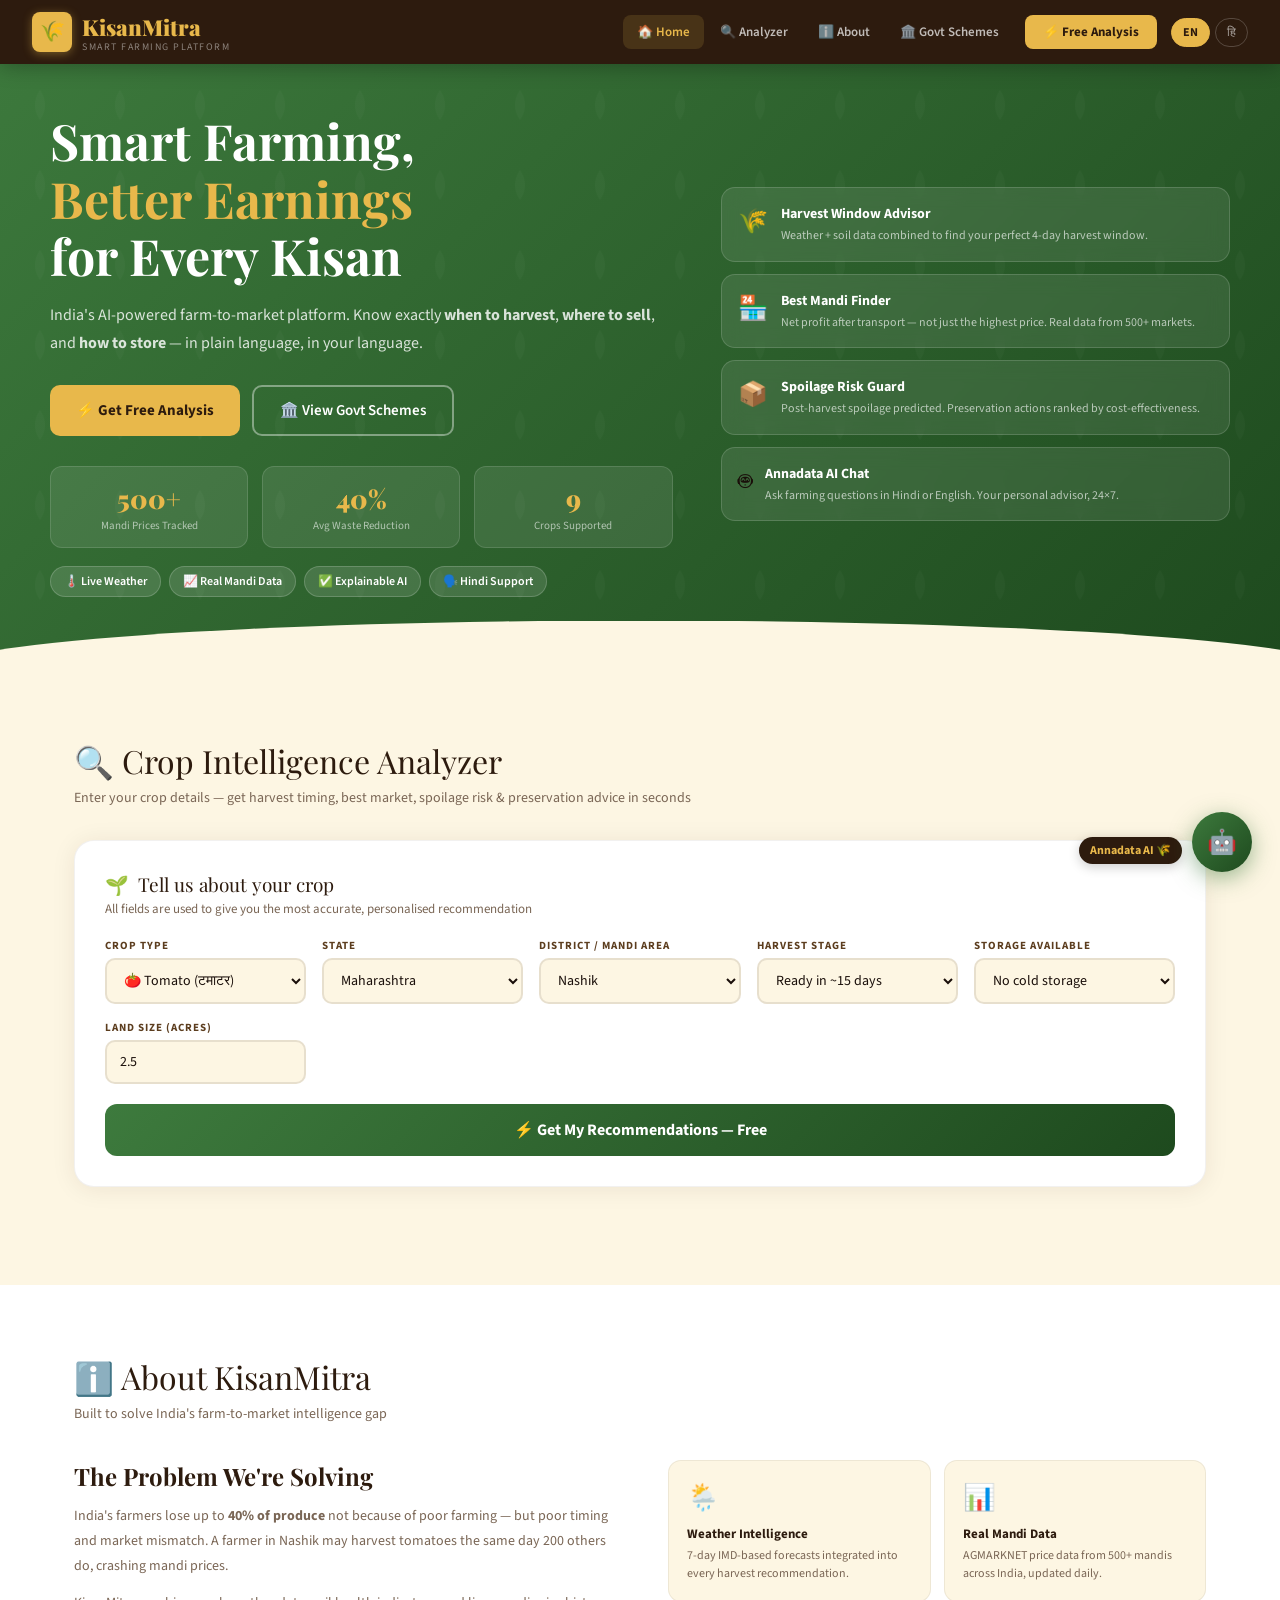
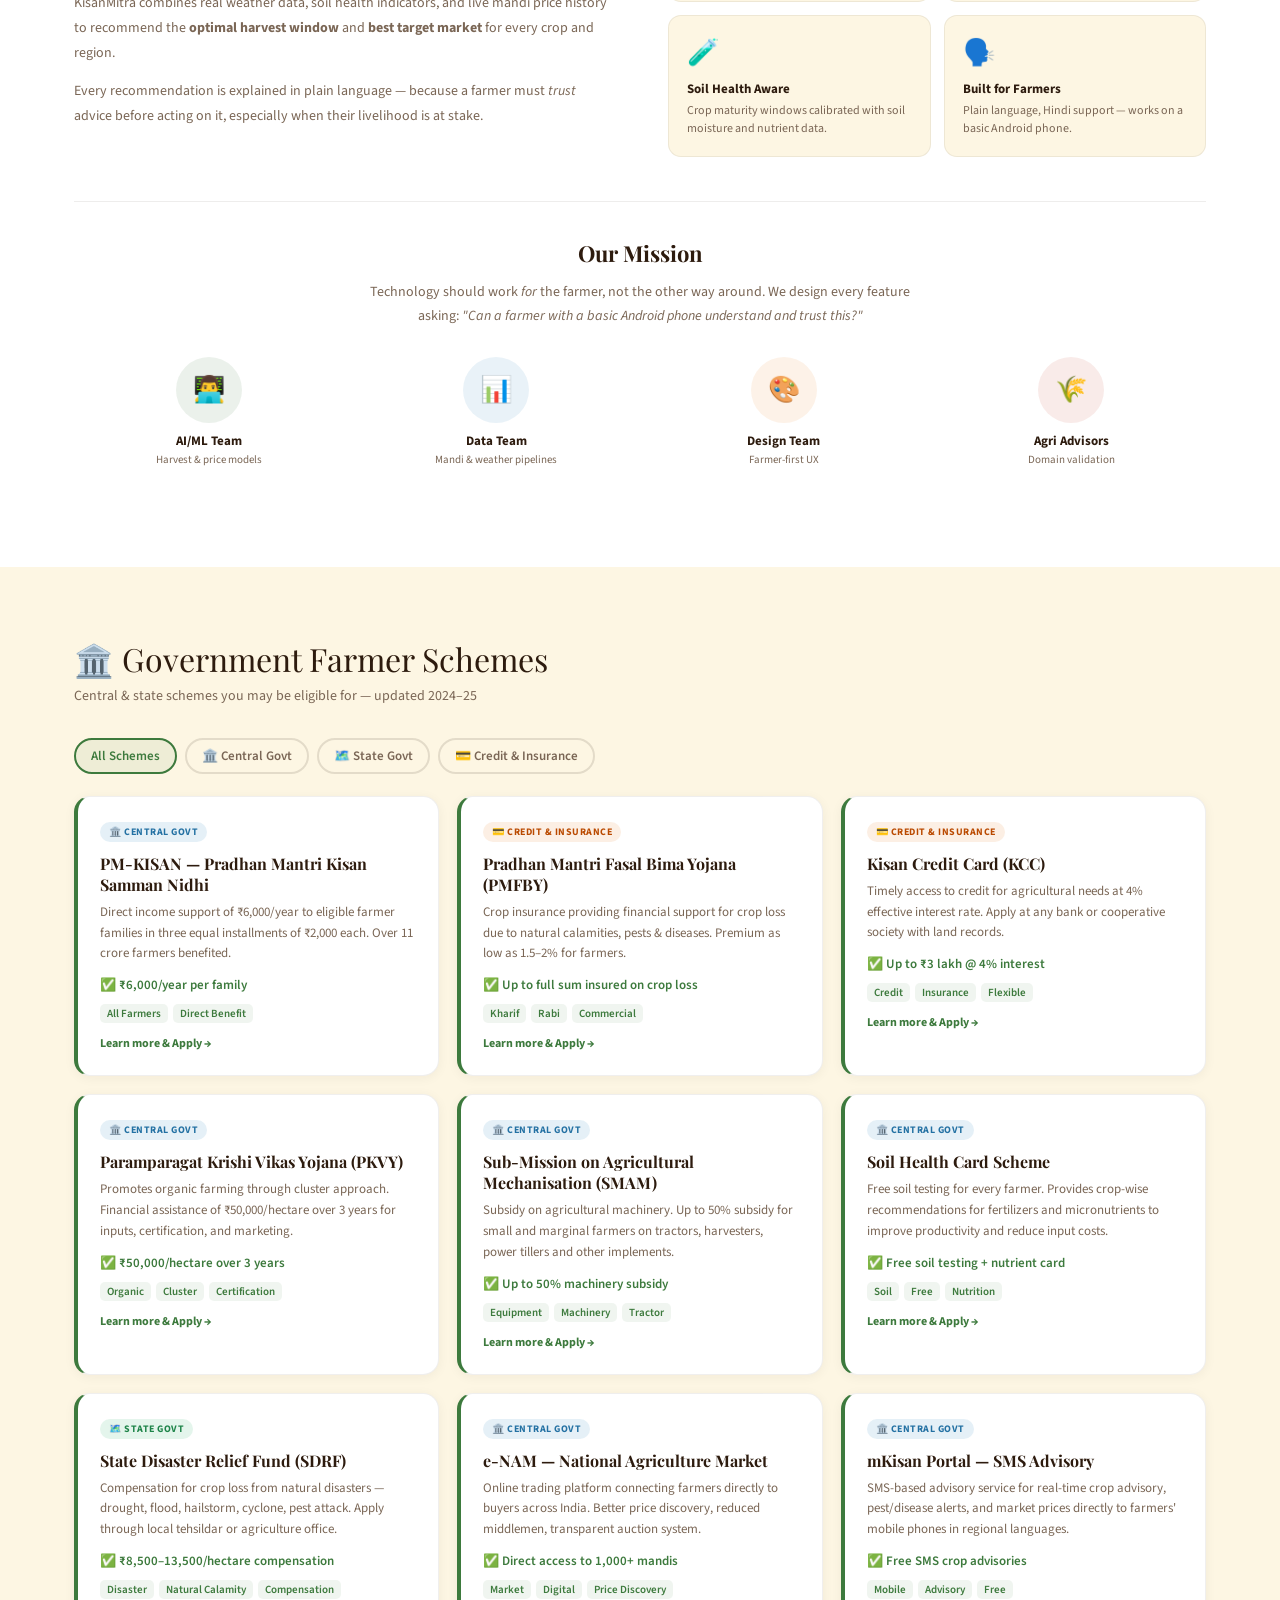
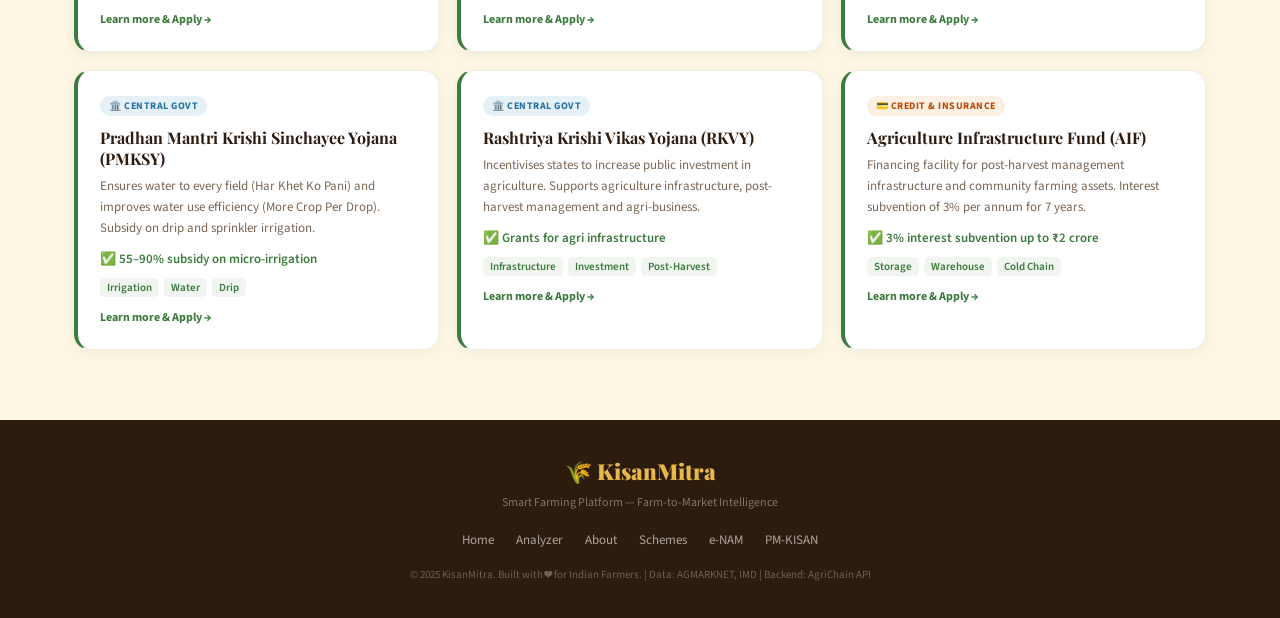
==== commit 37bbc8fc: "Made changes in version 2" ====
--- a/agrichain/frontend.html
+++ b/agrichain/frontend.html
@@ -617,36 +617,219 @@
   document.getElementById(id)?.scrollIntoView({behavior:'smooth',block:'start'});
   if(btn){ document.querySelectorAll('.nav-link').forEach(l=>l.classList.remove('active')); btn.classList.add('active'); }
 }
+let currentLang='en';
+
+// ── Full Hindi/English translation dictionary ──────────────────────────────────
+const T={
+  en:{
+    navHome:'🏠 Home',navAnalyzer:'🔍 Analyzer',navAbout:'ℹ️ About',navSchemes:'🏛️ Govt Schemes',navCta:'⚡ Free Analysis',
+    heroH1:'Smart Farming,<br><span>Better Earnings</span><br>for Every Kisan',
+    heroP:"India's AI-powered farm-to-market platform. Know exactly <strong>when to harvest</strong>, <strong>where to sell</strong>, and <strong>how to store</strong> — in plain language, in your language.",
+    heroBtnA:'⚡ Get Free Analysis',heroBtnB:'🏛️ View Govt Schemes',
+    s1:'Mandi Prices Tracked',s2:'Avg Waste Reduction',s3:'Crops Supported',
+    p1:'🌡️ Live Weather',p2:'📈 Real Mandi Data',p3:'✅ Explainable AI',p4:'🗣️ Hindi Support',
+    f1h:'Harvest Window Advisor',f1p:'Weather + soil data combined to find your perfect 4-day harvest window.',
+    f2h:'Best Mandi Finder',f2p:'Net profit after transport — not just the highest price. Real data from 500+ markets.',
+    f3h:'Spoilage Risk Guard',f3p:'Post-harvest spoilage predicted. Preservation actions ranked by cost-effectiveness.',
+    f4h:'Annadata AI Chat',f4p:'Ask farming questions in Hindi or English. Your personal advisor, 24×7.',
+    secA1:'🔍 Crop Intelligence Analyzer',secA2:'Enter your crop details — get harvest timing, best market, spoilage risk & preservation advice in seconds',
+    cTitle:'🌱 Tell us about your crop',cSub:'All fields are used to give you the most accurate, personalised recommendation',
+    lCrop:'Crop Type',lState:'State',lDistrict:'District / Mandi Area',lStage:'Harvest Stage',lStorage:'Storage Available',lLand:'Land Size (acres)',
+    btnA:'⚡ Get My Recommendations — Free',
+    k1:'Best Harvest Window',k2:'Spoilage Risk',k3:'Expected Net Profit',
+    m1h:'Optimal Harvest Window',m1s:'Based on weather + crop maturity',
+    m2h:'Best Market to Sell',m2s:'Price vs transport cost analysis',
+    m3h:'Post-Harvest Spoilage Risk',m3s:'Storage + transit analysis',
+    m4h:'Preservation Actions',m4s:'Ranked by cost-effectiveness',
+    whyT:'Why did we recommend this?',whyS:'Every recommendation comes with a full explanation — because trust matters as much as accuracy',
+    secB1:'ℹ️ About KisanMitra',secB2:"Built to solve India's farm-to-market intelligence gap",
+    a1h:'Weather Intelligence',a1p:'7-day IMD-based forecasts integrated into every harvest recommendation.',
+    a2h:'Real Mandi Data',a2p:'AGMARKNET price data from 500+ mandis across India, updated daily.',
+    a3h:'Soil Health Aware',a3p:'Crop maturity windows calibrated with soil moisture and nutrient data.',
+    a4h:'Built for Farmers',a4p:'Plain language, Hindi support — works on a basic Android phone.',
+    msT:'Our Mission',msP:'Technology should work <em>for</em> the farmer, not the other way around. We design every feature asking: <em>"Can a farmer with a basic Android phone understand and trust this?"</em>',
+    t1:'AI/ML Team',t1p:'Harvest & price models',t2:'Data Team',t2p:'Mandi & weather pipelines',t3:'Design Team',t3p:'Farmer-first UX',t4:'Agri Advisors',t4p:'Domain validation',
+    secC1:'🏛️ Government Farmer Schemes',secC2:'Central & state schemes you may be eligible for — updated 2024–25',
+    fb1:'All Schemes',fb2:'🏛️ Central Govt',fb3:'🗺️ State Govt',fb4:'💳 Credit & Insurance',
+    schLink:'Learn more & Apply →',
+    ls1:'Fetching weather forecast (7-day)',ls2:'Reading soil health indicators',ls3:'Scanning mandi price history (90-day)',
+    ls4:'Calculating optimal harvest window',ls5:'Assessing spoilage risk & storage',ls6:'Ranking best markets by net profit',
+    ldT:'Analyzing your crop…',ldS:'Pulling real-time data from multiple sources',
+    chatN:'Annadata AI',chatS:'Your personal crop advisor',chatP:'Ask Annadata AI anything…',
+    fabL:'Annadata AI 🌾',
+    q1:'🍅 Tomato prices',q2:'🏛️ PM Kisan',q3:'📦 Spoilage tips',q4:'🌾 Wheat harvest',
+    footC:'© 2025 KisanMitra. Built with ❤️ for Indian Farmers. | Data: AGMARKNET, IMD',
+    chatWelcome:"🙏 Namaste! I'm <strong>Annadata AI</strong> — your personal farming assistant.<br><br>Ask me anything about crops, mandi prices, weather timing, or government schemes. Hindi or English — both work! 🌾",
+  },
+  hi:{
+    navHome:'🏠 होम',navAnalyzer:'🔍 विश्लेषक',navAbout:'ℹ️ हमारे बारे में',navSchemes:'🏛️ सरकारी योजनाएं',navCta:'⚡ मुफ्त विश्लेषण',
+    heroH1:'स्मार्ट खेती,<br><span>बेहतर कमाई</span><br>हर किसान के लिए',
+    heroP:'भारत का AI-आधारित कृषि प्लेटफॉर्म। जानें — <strong>कब काटें</strong>, <strong>कहाँ बेचें</strong>, और <strong>कैसे स्टोर करें</strong> — सरल भाषा में।',
+    heroBtnA:'⚡ मुफ्त विश्लेषण करें',heroBtnB:'🏛️ सरकारी योजनाएं देखें',
+    s1:'मंडी भाव ट्रैक',s2:'औसत बर्बादी कमी',s3:'फसलें समर्थित',
+    p1:'🌡️ लाइव मौसम',p2:'📈 असली मंडी डेटा',p3:'✅ समझने योग्य AI',p4:'🗣️ हिंदी समर्थन',
+    f1h:'कटाई विंडो सलाहकार',f1p:'मौसम और मिट्टी डेटा से आपकी सही 4-दिन कटाई विंडो खोजें।',
+    f2h:'सबसे अच्छी मंडी खोजें',f2p:'परिवहन के बाद शुद्ध लाभ — सिर्फ ज़्यादा कीमत नहीं। 500+ मंडियों का डेटा।',
+    f3h:'खराबी जोखिम गार्ड',f3p:'कटाई के बाद खराबी का अनुमान। लागत अनुसार संरक्षण कार्य रैंक।',
+    f4h:'अन्नदाता AI चैट',f4p:'हिंदी या अंग्रेजी में खेती के सवाल पूछें। आपका व्यक्तिगत सलाहकार, 24×7।',
+    secA1:'🔍 फसल बुद्धिमत्ता विश्लेषक',secA2:'अपनी फसल की जानकारी दें — कटाई का समय, सबसे अच्छी मंडी, खराबी जोखिम और संरक्षण सलाह पाएं',
+    cTitle:'🌱 अपनी फसल के बारे में बताएं',cSub:'सबसे सटीक सिफारिश देने के लिए सभी जानकारी जरूरी है',
+    lCrop:'फसल का प्रकार',lState:'राज्य',lDistrict:'जिला / मंडी क्षेत्र',lStage:'कटाई की स्थिति',lStorage:'उपलब्ध भंडारण',lLand:'भूमि का आकार (एकड़)',
+    btnA:'⚡ मेरी सिफारिशें पाएं — मुफ्त',
+    k1:'सबसे अच्छी कटाई विंडो',k2:'खराबी जोखिम',k3:'अपेक्षित शुद्ध लाभ',
+    m1h:'सर्वोत्तम कटाई विंडो',m1s:'मौसम और फसल परिपक्वता के आधार पर',
+    m2h:'बेचने के लिए सबसे अच्छी मंडी',m2s:'कीमत बनाम परिवहन लागत विश्लेषण',
+    m3h:'कटाई के बाद खराबी जोखिम',m3s:'भंडारण और पारगमन विश्लेषण',
+    m4h:'संरक्षण कार्य',m4s:'लागत-प्रभावशीलता के अनुसार रैंक',
+    whyT:'हमने यह क्यों सुझाया?',whyS:'हर सिफारिश के पीछे का कारण दिखाते हैं — क्योंकि विश्वास उतना ही जरूरी है जितनी सटीकता',
+    secB1:'ℹ️ KisanMitra के बारे में',secB2:'भारत के कृषि-से-बाज़ार की खुफिया कमी को दूर करने के लिए बनाया गया',
+    a1h:'मौसम बुद्धिमत्ता',a1p:'हर कटाई सिफारिश में 7-दिन IMD-आधारित पूर्वानुमान।',
+    a2h:'असली मंडी डेटा',a2p:'भारत में 500+ मंडियों से AGMARKNET मूल्य डेटा, दैनिक अपडेट।',
+    a3h:'मिट्टी स्वास्थ्य जागरूक',a3p:'मिट्टी की नमी और पोषक तत्व डेटा के साथ कैलिब्रेट।',
+    a4h:'किसानों के लिए बनाया',a4p:'सरल भाषा, हिंदी समर्थन — बेसिक Android फोन पर काम करता है।',
+    msT:'हमारा मिशन',msP:'तकनीक किसान <em>के लिए</em> काम करनी चाहिए। हम हर सुविधा यह पूछकर डिज़ाइन करते हैं: <em>"क्या बेसिक Android फोन वाला किसान इसे समझ और भरोसा कर सकता है?"</em>',
+    t1:'AI/ML टीम',t1p:'कटाई और मूल्य मॉडल',t2:'डेटा टीम',t2p:'मंडी और मौसम पाइपलाइन',t3:'डिज़ाइन टीम',t3p:'किसान-प्रथम UX',t4:'कृषि सलाहकार',t4p:'डोमेन सत्यापन',
+    secC1:'🏛️ सरकारी किसान योजनाएं',secC2:'केंद्र और राज्य सरकार की योजनाएं — 2024–25 अपडेटेड',
+    fb1:'सभी योजनाएं',fb2:'🏛️ केंद्र सरकार',fb3:'🗺️ राज्य सरकार',fb4:'💳 ऋण और बीमा',
+    schLink:'अधिक जानें और आवेदन करें →',
+    ls1:'मौसम पूर्वानुमान लोड हो रहा है (7-दिन)',ls2:'मिट्टी स्वास्थ्य संकेतक पढ़े जा रहे हैं',ls3:'मंडी मूल्य इतिहास स्कैन हो रहा है (90-दिन)',
+    ls4:'सर्वोत्तम कटाई विंडो की गणना',ls5:'खराबी जोखिम और भंडारण का आकलन',ls6:'शुद्ध लाभ के अनुसार सबसे अच्छी मंडियां रैंक',
+    ldT:'आपकी फसल का विश्लेषण हो रहा है…',ldS:'कई स्रोतों से रियल-टाइम डेटा लोड हो रहा है',
+    chatN:'अन्नदाता AI',chatS:'आपका व्यक्तिगत फसल सलाहकार',chatP:'अन्नदाता AI से कुछ भी पूछें…',
+    fabL:'अन्नदाता AI 🌾',
+    q1:'🍅 टमाटर भाव',q2:'🏛️ PM किसान',q3:'📦 खराबी कम करें',q4:'🌾 गेहूं कटाई',
+    footC:'© 2025 KisanMitra. ❤️ से भारतीय किसानों के लिए बनाया गया | डेटा: AGMARKNET, IMD',
+    chatWelcome:"🙏 नमस्ते! मैं <strong>अन्नदाता AI</strong> हूँ — आपका व्यक्तिगत खेती सहायक।<br><br>फसल, मंडी भाव, कटाई का सही समय, या सरकारी योजनाओं के बारे में कुछ भी पूछें। हिंदी या अंग्रेजी — दोनों चलते हैं! 🌾",
+  }
+};
+
+function applyLang(lang){
+  const L=T[lang];
+  // Navbar
+  const nl=document.querySelectorAll('.nav-link');
+  if(nl[0])nl[0].textContent=L.navHome; if(nl[1])nl[1].textContent=L.navAnalyzer;
+  if(nl[2])nl[2].textContent=L.navAbout; if(nl[3])nl[3].textContent=L.navSchemes;
+  const nc=document.querySelector('.nav-cta'); if(nc)nc.textContent=L.navCta;
+  // Hero
+  const h1=document.querySelector('.hero-h1'); if(h1)h1.innerHTML=L.heroH1;
+  const hp=document.querySelector('.hero-p'); if(hp)hp.innerHTML=L.heroP;
+  const hb=document.querySelectorAll('.hero-btns button');
+  if(hb[0])hb[0].textContent=L.heroBtnA; if(hb[1])hb[1].textContent=L.heroBtnB;
+  const sl=document.querySelectorAll('.stat-lbl');
+  if(sl[0])sl[0].textContent=L.s1; if(sl[1])sl[1].textContent=L.s2; if(sl[2])sl[2].textContent=L.s3;
+  const pl=document.querySelectorAll('.hero-pill');
+  [L.p1,L.p2,L.p3,L.p4].forEach((v,i)=>{if(pl[i])pl[i].textContent=v;});
+  const fh=document.querySelectorAll('.feat-card h4'),fp=document.querySelectorAll('.feat-card p');
+  [[L.f1h,L.f1p],[L.f2h,L.f2p],[L.f3h,L.f3p],[L.f4h,L.f4p]].forEach(([h,p],i)=>{
+    if(fh[i])fh[i].textContent=h; if(fp[i])fp[i].textContent=p;
+  });
+  // Analyzer section
+  const st=document.querySelectorAll('.sec-title'),ss=document.querySelectorAll('.sec-sub');
+  if(st[0])st[0].textContent=L.secA1; if(ss[0])ss[0].textContent=L.secA2;
+  const ct=document.querySelector('.card-title'); if(ct)ct.innerHTML='<span>🌱</span> '+L.cTitle.replace('🌱 ','');
+  const csb=document.querySelector('.card-sub'); if(csb)csb.textContent=L.cSub;
+  const lbs=document.querySelectorAll('.form-group label');
+  [L.lCrop,L.lState,L.lDistrict,L.lStage,L.lStorage,L.lLand].forEach((v,i)=>{if(lbs[i])lbs[i].textContent=v;});
+  const ab=document.querySelector('.analyze-btn'); if(ab)ab.textContent=L.btnA;
+  const kl=document.querySelectorAll('.kpi-lbl');
+  if(kl[0])kl[0].textContent=L.k1; if(kl[1])kl[1].textContent=L.k2; if(kl[2])kl[2].textContent=L.k3;
+  const mh=document.querySelectorAll('.mod-hdr-t h3'),ms=document.querySelectorAll('.mod-hdr-t p');
+  [[L.m1h,L.m1s],[L.m2h,L.m2s],[L.m3h,L.m3s],[L.m4h,L.m4s]].forEach(([h,p],i)=>{
+    if(mh[i])mh[i].textContent=h; if(ms[i])ms[i].textContent=p;
+  });
+  // Why panel title/sub
+  const wtEls=document.querySelectorAll('.why-card > div:first-child span');
+  wtEls.forEach(el=>{if(el.style.fontFamily&&el.style.fontFamily.includes('Playfair'))el.textContent=L.whyT;});
+  const wsSel=document.querySelector('.why-card > div:nth-child(2)');
+  if(wsSel)wsSel.textContent=L.whyS;
+  // About
+  if(st[1])st[1].textContent=L.secB1; if(ss[1])ss[1].textContent=L.secB2;
+  const ah=document.querySelectorAll('.ab-card h4'),ap=document.querySelectorAll('.ab-card p');
+  [[L.a1h,L.a1p],[L.a2h,L.a2p],[L.a3h,L.a3p],[L.a4h,L.a4p]].forEach(([h,p],i)=>{
+    if(ah[i])ah[i].textContent=h; if(ap[i])ap[i].textContent=p;
+  });
+  const msEl=document.querySelector('.mission-strip h3'); if(msEl)msEl.textContent=L.msT;
+  const msPEl=document.querySelector('.mission-strip > p'); if(msPEl)msPEl.innerHTML=L.msP;
+  const th=document.querySelectorAll('.team-c h4'),tp=document.querySelectorAll('.team-c p');
+  [[L.t1,L.t1p],[L.t2,L.t2p],[L.t3,L.t3p],[L.t4,L.t4p]].forEach(([h,p],i)=>{
+    if(th[i])th[i].textContent=h; if(tp[i])tp[i].textContent=p;
+  });
+  // Schemes section
+  if(st[2])st[2].textContent=L.secC1; if(ss[2])ss[2].textContent=L.secC2;
+  const fb=document.querySelectorAll('.fbtn');
+  if(fb[0])fb[0].textContent=L.fb1; if(fb[1])fb[1].textContent=L.fb2;
+  if(fb[2])fb[2].textContent=L.fb3; if(fb[3])fb[3].textContent=L.fb4;
+  // Loading overlay
+  const lsIds=['ls1','ls2','ls3','ls4','ls5','ls6'];
+  lsIds.forEach(id=>{const el=document.getElementById(id);if(el)el.textContent=L[id];});
+  const ldT=document.querySelector('.loading-box h3'); if(ldT)ldT.textContent=L.ldT;
+  const ldS=document.querySelector('.loading-box > p'); if(ldS)ldS.textContent=L.ldS;
+  // Chat UI
+  const chn=document.querySelector('.chat-hdr-t h4'); if(chn)chn.textContent=L.chatN;
+  const chs=document.querySelector('.chat-hdr-t p'); if(chs)chs.textContent=L.chatS;
+  const chi=document.getElementById('chatInp'); if(chi)chi.placeholder=L.chatP;
+  const fl=document.querySelector('.fab-label'); if(fl)fl.textContent=L.fabL;
+  const qb=document.querySelectorAll('.qbtn');
+  [L.q1,L.q2,L.q3,L.q4].forEach((v,i)=>{if(qb[i])qb[i].textContent=v;});
+  // Footer
+  const fc=document.querySelector('.f-copy'); if(fc)fc.textContent=L.footC;
+  // Footer links text (Home/About etc)
+  const fls=document.querySelectorAll('.f-links a');
+  if(fls[0])fls[0].textContent=lang==='hi'?'होम':'Home';
+  if(fls[1])fls[1].textContent=lang==='hi'?'विश्लेषक':'Analyzer';
+  if(fls[2])fls[2].textContent=lang==='hi'?'हमारे बारे में':'About';
+  if(fls[3])fls[3].textContent=lang==='hi'?'योजनाएं':'Schemes';
+  // Re-render schemes with translated link text
+  renderSchemes(currentFilter);
+  // Add language switch message to chat
+  addMsg('bot', L.chatWelcome);
+}
+
 function setLang(lang,btn){
-  document.querySelectorAll('.lang-btn').forEach(b=>b.classList.remove('active')); btn.classList.add('active');
-  if(lang==='hi') addMsg('bot','नमस्ते! मैं हिंदी में भी आपकी पूरी मदद कर सकता हूँ।\n\nफसल, मंडी भाव, कटाई का सही समय, या सरकारी योजनाएं — कुछ भी पूछें! 🌾');
+  document.querySelectorAll('.lang-btn').forEach(b=>b.classList.remove('active'));
+  btn.classList.add('active');
+  currentLang=lang;
+  applyLang(lang);
 }
 
 // ── Schemes data ───────────────────────────────────────────────────────────────
 const SCHEMES=[
-  {t:'central',n:'PM-KISAN',d:'Direct income support of ₹6,000/year to eligible farmer families in three equal installments of ₹2,000 each.',b:'₹6,000/year per family',tags:['All Farmers','Direct Benefit'],link:'https://pmkisan.gov.in'},
-  {t:'credit', n:'Pradhan Mantri Fasal Bima Yojana (PMFBY)',d:'Crop insurance providing financial support for crop loss due to natural calamities, pests & diseases. Low premiums for farmers.',b:'Up to full sum insured on crop loss',tags:['Kharif','Rabi','Commercial'],link:'https://pmfby.gov.in'},
-  {t:'credit', n:'Kisan Credit Card (KCC)',d:'Timely access to credit for agricultural needs at 4% effective interest rate. Includes personal accident cover of ₹50,000.',b:'Up to ₹3 lakh @ 4% interest',tags:['Credit','Insurance','Flexible'],link:'#'},
-  {t:'central',n:'Paramparagat Krishi Vikas Yojana (PKVY)',d:'Promotes organic farming through cluster approach. Financial assistance for inputs, certification, and marketing over 3 years.',b:'₹50,000/hectare over 3 years',tags:['Organic','Cluster','Certification'],link:'#'},
-  {t:'central',n:'Sub-Mission on Agricultural Mechanisation (SMAM)',d:'Subsidy on agricultural machinery. Up to 50% subsidy for small and marginal farmers on purchase of tractors, harvesters, and implements.',b:'Up to 50% machinery subsidy',tags:['Equipment','Machinery','Tractor'],link:'#'},
-  {t:'central',n:'Soil Health Card Scheme',d:'Free soil testing for every farmer. Provides crop-wise recommendations for fertilizers and micronutrients to improve productivity.',b:'Free soil testing + nutrient card',tags:['Soil','Free','Nutrition'],link:'https://soilhealth.dac.gov.in'},
-  {t:'state',  n:'State Disaster Relief Fund (SDRF)',d:'Compensation for crop loss from natural disasters — drought, flood, hailstorm, pest attack. Rates vary by state and crop.',b:'₹8,500–13,500/hectare compensation',tags:['Disaster','Natural Calamity','Compensation'],link:'#'},
-  {t:'central',n:'e-NAM (National Agriculture Market)',d:'Online trading platform connecting farmers to buyers across India. Better price discovery, reduced middlemen, transparent transactions.',b:'Direct access to 1,000+ mandis',tags:['Market','Digital','Price Discovery'],link:'https://enam.gov.in'},
-  {t:'central',n:'mKisan Portal',d:'SMS-based advisory service for real-time crop advisory, pest/disease alerts, and market prices direct to farmers\' phones.',b:'Free SMS crop advisories',tags:['Mobile','Advisory','Free'],link:'https://mkisan.gov.in'},
+  {t:'central',n:'PM-KISAN — Pradhan Mantri Kisan Samman Nidhi',d:'Direct income support of ₹6,000/year to eligible farmer families in three equal installments of ₹2,000 each. Over 11 crore farmers benefited.',b:'₹6,000/year per family',tags:['All Farmers','Direct Benefit'],link:'https://pmkisan.gov.in/'},
+  {t:'credit', n:'Pradhan Mantri Fasal Bima Yojana (PMFBY)',d:'Crop insurance providing financial support for crop loss due to natural calamities, pests & diseases. Premium as low as 1.5–2% for farmers.',b:'Up to full sum insured on crop loss',tags:['Kharif','Rabi','Commercial'],link:'https://pmfby.gov.in/'},
+  {t:'credit', n:'Kisan Credit Card (KCC)',d:'Timely access to credit for agricultural needs at 4% effective interest rate. Apply at any bank or cooperative society with land records.',b:'Up to ₹3 lakh @ 4% interest',tags:['Credit','Insurance','Flexible'],link:'https://www.nabard.org/content1.aspx?id=572&catid=23&mid=530'},
+  {t:'central',n:'Paramparagat Krishi Vikas Yojana (PKVY)',d:'Promotes organic farming through cluster approach. Financial assistance of ₹50,000/hectare over 3 years for inputs, certification, and marketing.',b:'₹50,000/hectare over 3 years',tags:['Organic','Cluster','Certification'],link:'https://pgsindia-ncof.gov.in/pkvy/Index.aspx'},
+  {t:'central',n:'Sub-Mission on Agricultural Mechanisation (SMAM)',d:'Subsidy on agricultural machinery. Up to 50% subsidy for small and marginal farmers on tractors, harvesters, power tillers and other implements.',b:'Up to 50% machinery subsidy',tags:['Equipment','Machinery','Tractor'],link:'https://agrimachinery.nic.in/'},
+  {t:'central',n:'Soil Health Card Scheme',d:'Free soil testing for every farmer. Provides crop-wise recommendations for fertilizers and micronutrients to improve productivity and reduce input costs.',b:'Free soil testing + nutrient card',tags:['Soil','Free','Nutrition'],link:'https://soilhealth.dac.gov.in/'},
+  {t:'state',  n:'State Disaster Relief Fund (SDRF)',d:'Compensation for crop loss from natural disasters — drought, flood, hailstorm, cyclone, pest attack. Apply through local tehsildar or agriculture office.',b:'₹8,500–13,500/hectare compensation',tags:['Disaster','Natural Calamity','Compensation'],link:'https://ndma.gov.in/Natural-Hazards/Floods'},
+  {t:'central',n:'e-NAM — National Agriculture Market',d:'Online trading platform connecting farmers directly to buyers across India. Better price discovery, reduced middlemen, transparent auction system.',b:'Direct access to 1,000+ mandis',tags:['Market','Digital','Price Discovery'],link:'https://enam.gov.in/web/'},
+  {t:'central',n:'mKisan Portal — SMS Advisory',d:'SMS-based advisory service for real-time crop advisory, pest/disease alerts, and market prices directly to farmers\' mobile phones in regional languages.',b:'Free SMS crop advisories',tags:['Mobile','Advisory','Free'],link:'https://mkisan.gov.in/'},
+  {t:'central',n:'Pradhan Mantri Krishi Sinchayee Yojana (PMKSY)',d:'Ensures water to every field (Har Khet Ko Pani) and improves water use efficiency (More Crop Per Drop). Subsidy on drip and sprinkler irrigation.',b:'55–90% subsidy on micro-irrigation',tags:['Irrigation','Water','Drip'],link:'https://pmksy.gov.in/'},
+  {t:'central',n:'Rashtriya Krishi Vikas Yojana (RKVY)',d:'Incentivises states to increase public investment in agriculture. Supports agriculture infrastructure, post-harvest management and agri-business.',b:'Grants for agri infrastructure',tags:['Infrastructure','Investment','Post-Harvest'],link:'https://rkvy.nic.in/'},
+  {t:'credit', n:'Agriculture Infrastructure Fund (AIF)',d:'Financing facility for post-harvest management infrastructure and community farming assets. Interest subvention of 3% per annum for 7 years.',b:'3% interest subvention up to ₹2 crore',tags:['Storage','Warehouse','Cold Chain'],link:'https://agriinfra.dac.gov.in/'},
 ];
+let currentFilter='all';
 function renderSchemes(f='all'){
+  currentFilter=f;
+  const L=T[currentLang];
   const g=document.getElementById('schemesGrid');
   const arr=f==='all'?SCHEMES:SCHEMES.filter(s=>s.t===f);
+  const badgeEN={central:'🏛️ Central Govt',state:'🗺️ State Govt',credit:'💳 Credit & Insurance'};
+  const badgeHI={central:'🏛️ केंद्र सरकार',state:'🗺️ राज्य सरकार',credit:'💳 ऋण और बीमा'};
+  const badges=currentLang==='hi'?badgeHI:badgeEN;
   g.innerHTML=arr.map(s=>`
     <div class="scheme-c" data-type="${s.t}">
-      <div class="sch-badge ${s.t}">${s.t==='central'?'🏛️ Central Govt':s.t==='state'?'🗺️ State Govt':'💳 Credit & Insurance'}</div>
+      <div class="sch-badge ${s.t}">${badges[s.t]}</div>
       <h3>${s.n}</h3><p>${s.d}</p>
       <div class="sch-benefit">✅ ${s.b}</div>
-      <div class="sch-tags">${s.tags.map(t=>`<span class="sch-tag">${t}</span>`).join('')}</div>
-      <a class="sch-link" href="${s.link}" target="_blank">Learn more & Apply →</a>
+      <div class="sch-tags">${s.tags.map(tag=>`<span class="sch-tag">${tag}</span>`).join('')}</div>
+      <a class="sch-link" href="${s.link}" target="_blank" rel="noopener noreferrer">${L.schLink}</a>
     </div>`).join('');
 }
-function filterS(t,btn){document.querySelectorAll('.fbtn').forEach(b=>b.classList.remove('active'));btn.classList.add('active');renderSchemes(t);}
+function filterS(f,btn){
+  document.querySelectorAll('.fbtn').forEach(b=>b.classList.remove('active'));
+  btn.classList.add('active');
+  renderSchemes(f);
+}
 renderSchemes();
 
 // ── Loading ─────────────────────────────────────────────────────────────────────
@@ -738,63 +921,189 @@
   res.scrollIntoView({behavior:'smooth',block:'start'});
 }
 
-// ════ ANNADATA AI ════════════════════════════════════════════════════════════
-
-const KB={
-  tomato: 'Tomato prices: ₹20–35/kg at major mandis. Nashik APMC is Asia\'s largest tomato market.\nHarvest when 70–80% fruits turn red. Early morning (5–8 AM) harvesting reduces field heat damage.',
-  wheat: 'Wheat MSP 2024–25: ₹2,275/quintal. Market rates: ₹2,100–2,400/quintal.\nHarvest when grain moisture drops below 14%. Golden-yellow colour = maturity indicator.',
-  onion: 'Onion prices are volatile (₹8–40/kg seasonally). Lasalgaon APMC is India\'s largest onion market.\nHarvest when 50% tops fall naturally. Field cure 7–10 days before storage.',
-  potato: 'Potato: ₹10–18/kg. Agra & Aligarh are major markets. Cold storage extends selling by 6–8 months.\nHarvest 10 days after vine dies. Cure at 15–20°C for 2 weeks.',
-  rice: 'Rice MSP 2024–25: ₹2,300/quintal (Common), ₹2,320 (Grade A).\nHarvest when 80–85% grains turn golden. Dry to 14% moisture for storage.',
-  pmkisan: 'PM-KISAN provides ₹6,000/year in 3 installments of ₹2,000 each.\n✅ Eligibility: All farmer families with cultivable land\n❌ Excluded: Govt employees, income tax payers\n📍 Apply: pmkisan.gov.in or nearest CSC center',
-  kcc: 'Kisan Credit Card provides crop loans up to ₹3 lakh at 4% effective interest (7% with 3% govt subsidy).\n✅ Apply at any bank/cooperative with land records\n✅ Includes accident insurance of ₹50,000',
-  fasal: 'PMFBY crop insurance: Premium is 2% for Kharif, 1.5% for Rabi, 5% for commercial crops.\nClaim if actual yield falls below threshold yield. Apply via bank or insurance company.',
-  spoilage: 'Top 3 ways to reduce spoilage:\n🥇 Harvest early morning (5–8 AM) — FREE, reduces field heat\n🥈 Use ventilated crates not gunny bags — ₹800–1,200\n🥉 Pre-cool at cold storage before long transit — ₹2,500–3,000\n\nThis can cut spoilage from 35% → ~12%.',
-  mandi: 'To get best mandi prices:\n1. Check e-NAM portal (enam.gov.in) for live prices\n2. Sell 2–3 days after harvest while fresh\n3. Grade and sort produce before selling\n4. Sell in morning when buyers are most active\n5. Consider FPO (Farmer Producer Organisation) for better bargaining power',
-  soil: 'Get a free Soil Health Card via Soil Health Card Scheme.\nApply at local KVK (Krishi Vigyan Kendra) or Agriculture Department.\nCard shows N, P, K, pH, micronutrients + crop-wise fertilizer recommendations.',
-  def: [
-    'Great question! Use the KisanMitra Crop Analyzer above for personalised recommendations — it uses real weather data and mandi prices for your specific crop and district. 🌾',
-    'For the most accurate advice, please use the Crop Analyzer above. You can also call Kisan Call Centre at 1800-180-1551 (toll-free, 22 languages). 📞',
-    'I recommend checking e-NAM (enam.gov.in) for live mandi prices and PM-KISAN portal for government scheme eligibility. The KisanMitra Analyzer gives free personalised recommendations! 🌾'
-  ]
-};
-let di=0;
-function getReply(m){
-  const l=m.toLowerCase();
-  if(l.includes('tomato'))return '🍅 **Tomato Info:**\n\n'+KB.tomato;
-  if(l.includes('wheat'))return '🌾 **Wheat Info:**\n\n'+KB.wheat;
-  if(l.includes('onion')||l.includes('प्याज'))return '🧅 **Onion Info:**\n\n'+KB.onion;
-  if(l.includes('potato')||l.includes('आलू'))return '🥔 **Potato Info:**\n\n'+KB.potato;
-  if(l.includes('rice')||l.includes('paddy'))return '🍚 **Rice Info:**\n\n'+KB.rice;
-  if(l.includes('pm kisan')||l.includes('pmkisan'))return '🏛️ **PM-KISAN:**\n\n'+KB.pmkisan;
-  if(l.includes('kcc')||l.includes('kisan credit'))return '💳 **Kisan Credit Card:**\n\n'+KB.kcc;
-  if(l.includes('fasal bima')||l.includes('insurance'))return '🛡️ **Fasal Bima Yojana:**\n\n'+KB.fasal;
-  if(l.includes('spoilage')||l.includes('storage')||l.includes('preserve'))return '📦 **Reduce Spoilage:**\n\n'+KB.spoilage;
-  if(l.includes('mandi')||l.includes('sell')||l.includes('market')||l.includes('price'))return '🏪 **Mandi & Selling Tips:**\n\n'+KB.mandi;
-  if(l.includes('soil'))return '🧪 **Soil Health:**\n\n'+KB.soil;
-  if(l.includes('hello')||l.includes('hi')||l.includes('नमस्ते'))return '🙏 Namaste! I\'m Annadata AI.\n\nAsk me about crops, mandi prices, government schemes, or when to harvest. Hindi or English — both work! 🌾';
-  return KB.def[di++%KB.def.length];
-}
-function toggleChat(){document.getElementById('chatWin').classList.toggle('open')}
-function addMsg(role,text){
-  const c=document.getElementById('chatMsgs');
-  const t=new Date().toLocaleTimeString('en-IN',{hour:'2-digit',minute:'2-digit'});
-  const d=document.createElement('div');d.className='cmsg '+role;
-  d.innerHTML=`<div class="cbubble">${text.replace(/\*\*(.*?)\*\*/g,'<strong>$1</strong>').replace(/\n/g,'<br>')}</div><div class="ctime">${t}</div>`;
-  c.appendChild(d);c.scrollTop=c.scrollHeight;
-}
-async function sendChat(){
-  const inp=document.getElementById('chatInp');
-  const msg=inp.value.trim();if(!msg)return;
-  inp.value='';document.getElementById('quickBtns').style.display='none';
-  addMsg('user',msg);
-  const tr=document.getElementById('typingRow');tr.classList.add('vis');
-  document.getElementById('chatMsgs').scrollTop=9999;
-  await new Promise(r=>setTimeout(r,850+Math.random()*550));
-  tr.classList.remove('vis');
-  addMsg('bot',getReply(msg));
-}
-function quickAsk(q){document.getElementById('chatInp').value=q;sendChat();}
+// ════ ANNADATA AI — REAL-TIME CLAUDE API WITH STREAMING ════════════════════════
+
+let chatHistory = [];
+let isStreaming  = false;
+
+const SYSTEM_PROMPT = `You are Annadata AI (अन्नदाता AI), a warm and expert Indian farming assistant built into KisanMitra — India's smart farm-to-market platform.
+
+Your knowledge covers:
+- All major Indian crops: tomato, wheat, rice, onion, potato, soybean, cotton, maize, chickpea, sugarcane, banana, mango, chilli, groundnut, mustard
+- Mandi prices, APMC markets, e-NAM, MSP (Minimum Support Price) for 2024-25
+- Harvest timing, crop maturity signs, post-harvest handling, cold storage
+- Seasonal price trends, best time to sell, market selection strategy
+- Government schemes: PM-KISAN, PMFBY (Fasal Bima), KCC (Kisan Credit Card), PKVY, SMAM, Soil Health Card, RKVY, AIF, e-NAM, PMKSY, mKisan
+- Soil health, fertilizers (NPK), pesticides, pest/disease management
+- Weather effects on farming, irrigation methods
+- Farmer Producer Organisations (FPO), cooperative selling
+
+Response rules:
+- Be concise and practical (3-6 sentences for simple Q, up to 10 for complex)
+- Use • bullet points for lists (not markdown dashes)
+- Use relevant emojis naturally: 🌾 🍅 💰 📦 🌦️ 🏛️ ✅ ❌
+- If the user writes in Hindi (Devanagari), ALWAYS reply fully in Hindi
+- If user writes in English, reply in English
+- Give specific Indian price ranges (₹/kg or ₹/quintal) where relevant
+- Always be encouraging and actionable — farmers need real steps
+- Start responses directly, no filler like "Great question!" or "Certainly!"
+- When relevant, mention KisanMitra's free Crop Analyzer for personalized advice`;
+
+function toggleChat(){ document.getElementById('chatWin').classList.toggle('open'); }
+
+function addMsg(role, html) {
+  const c = document.getElementById('chatMsgs');
+  const timeStr = new Date().toLocaleTimeString('en-IN',{hour:'2-digit',minute:'2-digit'});
+  const div = document.createElement('div');
+  div.className = 'cmsg ' + role;
+  div.innerHTML = `<div class="cbubble">${html}</div><div class="ctime">${timeStr}</div>`;
+  c.appendChild(div);
+  c.scrollTop = c.scrollHeight;
+}
+
+function fmtText(t) {
+  return t
+    .replace(/&/g,'&amp;').replace(/</g,'&lt;').replace(/>/g,'&gt;')
+    .replace(/\*\*(.*?)\*\*/g,'<strong>$1</strong>')
+    .replace(/\*(.*?)\*/g,'<em>$1</em>')
+    .replace(/^• (.+)$/gm,'<div style="display:flex;gap:6px;margin:2px 0"><span>•</span><span>$1</span></div>')
+    .replace(/^(\d+)\. (.+)$/gm,'<div style="display:flex;gap:6px;margin:2px 0"><span>$1.</span><span>$2</span></div>')
+    .replace(/\n\n/g,'<br><br>').replace(/\n/g,'<br>');
+}
+
+async function sendChat() {
+  if (isStreaming) return;
+  const inp = document.getElementById('chatInp');
+  const msg = inp.value.trim();
+  if (!msg) return;
+
+  inp.value = '';
+  inp.disabled = true;
+  document.getElementById('quickBtns').style.display = 'none';
+
+  // Show user message (escape HTML)
+  const safeMsg = msg.replace(/&/g,'&amp;').replace(/</g,'&lt;').replace(/>/g,'&gt;');
+  addMsg('user', safeMsg);
+
+  // Add to conversation history
+  chatHistory.push({ role: 'user', content: msg });
+  // Keep only last 12 turns to avoid token limits
+  if (chatHistory.length > 24) chatHistory = chatHistory.slice(-24);
+
+  // Show typing indicator
+  const typingRow = document.getElementById('typingRow');
+  typingRow.classList.add('vis');
+  document.getElementById('chatMsgs').scrollTop = 9999;
+
+  isStreaming = true;
+
+  try {
+    const response = await fetch('https://api.anthropic.com/v1/messages', {
+      method: 'POST',
+      headers: { 'Content-Type': 'application/json' },
+      body: JSON.stringify({
+        model: 'claude-sonnet-4-20250514',
+        max_tokens: 1000,
+        system: SYSTEM_PROMPT,
+        messages: chatHistory.slice(0, -1).concat([{ role:'user', content: msg }]),
+        stream: true,
+      })
+    });
+
+    typingRow.classList.remove('vis');
+
+    if (!response.ok) {
+      throw new Error('API error ' + response.status);
+    }
+
+    // Create streaming bubble
+    const c = document.getElementById('chatMsgs');
+    const timeStr = new Date().toLocaleTimeString('en-IN',{hour:'2-digit',minute:'2-digit'});
+    const bubbleDiv = document.createElement('div');
+    bubbleDiv.className = 'cmsg bot';
+    const bubbleInner = document.createElement('div');
+    bubbleInner.className = 'cbubble';
+    bubbleInner.innerHTML = '<span class="cursor-blink">▋</span>';
+    const timeDiv = document.createElement('div');
+    timeDiv.className = 'ctime';
+    timeDiv.textContent = timeStr;
+    bubbleDiv.appendChild(bubbleInner);
+    bubbleDiv.appendChild(timeDiv);
+    c.appendChild(bubbleDiv);
+
+    let fullText = '';
+    const reader = response.body.getReader();
+    const decoder = new TextDecoder();
+    let buffer = '';
+
+    while (true) {
+      const { done, value } = await reader.read();
+      if (done) break;
+      buffer += decoder.decode(value, { stream: true });
+      const lines = buffer.split('\n');
+      buffer = lines.pop(); // keep incomplete line
+
+      for (const line of lines) {
+        if (!line.startsWith('data: ')) continue;
+        const data = line.slice(6).trim();
+        if (data === '[DONE]' || data === '') continue;
+        try {
+          const parsed = JSON.parse(data);
+          if (parsed.type === 'content_block_delta' && parsed.delta?.type === 'text_delta') {
+            fullText += parsed.delta.text;
+            bubbleInner.innerHTML = fmtText(fullText) + '<span class="cursor-blink">▋</span>';
+            c.scrollTop = c.scrollHeight;
+          }
+        } catch(e) { /* skip malformed SSE */ }
+      }
+    }
+
+    // Final render — remove cursor
+    bubbleInner.innerHTML = fmtText(fullText);
+    c.scrollTop = c.scrollHeight;
+
+    // Store assistant reply in history
+    chatHistory.push({ role: 'assistant', content: fullText });
+
+  } catch (err) {
+    typingRow.classList.remove('vis');
+    // Graceful fallback to local knowledge base
+    addMsg('bot', fmtText(getLocalFallback(msg)));
+    chatHistory.push({ role: 'assistant', content: '(local fallback used)' });
+    console.warn('Annadata AI fallback used:', err.message);
+  }
+
+  isStreaming = false;
+  inp.disabled = false;
+  inp.focus();
+}
+
+// Local fallback when API unreachable
+function getLocalFallback(msg) {
+  const l = msg.toLowerCase();
+  if(l.includes('tomato')||l.includes('टमाटर')) return '🍅 Tomato prices: ₹20–35/kg at major mandis. Nashik APMC is Asia\'s largest tomato market.\n\nHarvest when 70–80% fruits turn red. Early morning harvesting (5–8 AM) reduces field heat damage significantly.';
+  if(l.includes('wheat')||l.includes('गेहूं')) return '🌾 Wheat MSP 2024–25: ₹2,275/quintal. Current market: ₹2,100–2,400/quintal.\n\nHarvest when grain moisture drops below 14%. Golden-yellow color + hard grain = ready to harvest.';
+  if(l.includes('onion')||l.includes('प्याज')) return '🧅 Onion prices vary widely (₹8–40/kg seasonally). Lasalgaon APMC is India\'s largest onion market.\n\nHarvest when 50% of tops fall naturally. Field cure 7–10 days before putting in storage.';
+  if(l.includes('potato')||l.includes('आलू')) return '🥔 Potato: ₹10–18/kg. Agra & Aligarh are key markets. Cold storage extends selling by 6–8 months.\n\nHarvest 10 days after vine dies. Cure at 15–20°C for 2 weeks before selling.';
+  if(l.includes('rice')||l.includes('paddy')||l.includes('चावल')) return '🍚 Rice MSP 2024–25: ₹2,300/quintal (Common), ₹2,320 (Grade A).\n\nHarvest when 80–85% grains turn golden. Dry paddy to 14% moisture before storage.';
+  if(l.includes('pm kisan')||l.includes('pmkisan')) return '🏛️ PM-KISAN: ₹6,000/year in 3 installments of ₹2,000 each.\n\n✅ All farmer families with cultivable land eligible\n❌ Excluded: Govt employees, income tax payers\n📍 Apply: pmkisan.gov.in or nearest CSC';
+  if(l.includes('fasal bima')||l.includes('insurance')||l.includes('pmfby')) return '🛡️ PMFBY: Premium is only 2% for Kharif, 1.5% for Rabi.\n\nCoverage up to full crop value. Apply via your bank before crop sowing deadline. Claim if actual yield < threshold yield.';
+  if(l.includes('kcc')||l.includes('kisan credit')) return '💳 Kisan Credit Card: Crop loans up to ₹3 lakh at 4% effective interest.\n\n✅ Apply at any bank/cooperative with land records\n✅ Includes accident insurance ₹50,000\n✅ Revolving credit — repay after harvest';
+  if(l.includes('spoilage')||l.includes('storage')||l.includes('preserve')) return '📦 Top 3 ways to cut spoilage:\n\n• Harvest early morning (5–8 AM) — FREE\n• Ventilated crates instead of gunny bags — ₹800–1,200\n• Pre-cool at cold storage before transit — ₹2,500–3,000\n\nThis cuts spoilage from 35% to ~12%.';
+  if(l.includes('mandi')||l.includes('market')||l.includes('sell')||l.includes('price')) return '🏪 Tips to get best mandi price:\n\n• Check e-NAM (enam.gov.in) for live prices before going\n• Sell 2–3 days after harvest while produce is fresh\n• Grade and sort before selling — good quality = 20–30% premium\n• Sell in morning when buyers are most active';
+  if(l.includes('soil')||l.includes('मिट्टी')) return '🧪 Get a free Soil Health Card from your nearest KVK (Krishi Vigyan Kendra).\n\nCard shows N, P, K, pH, micronutrients + crop-specific fertilizer doses. New card every 3 years. Apply at soilhealth.dac.gov.in';
+  return '🌾 I\'m Annadata AI — here to help with any farming question!\n\nAsk me about crop prices, harvest timing, storage tips, government schemes, or market advice. For personalized recommendations based on your specific crop and district, use the KisanMitra Analyzer above.';
+}
+
+function quickAsk(q) {
+  document.getElementById('chatInp').value = q;
+  sendChat();
+}
+
+// Blinking cursor CSS
+const cs = document.createElement('style');
+cs.textContent = `.cursor-blink{color:var(--leaf);animation:cblink .65s step-end infinite}@keyframes cblink{0%,100%{opacity:1}50%{opacity:0}}`;
+document.head.appendChild(cs);
 </script>
 </body>
 </html>
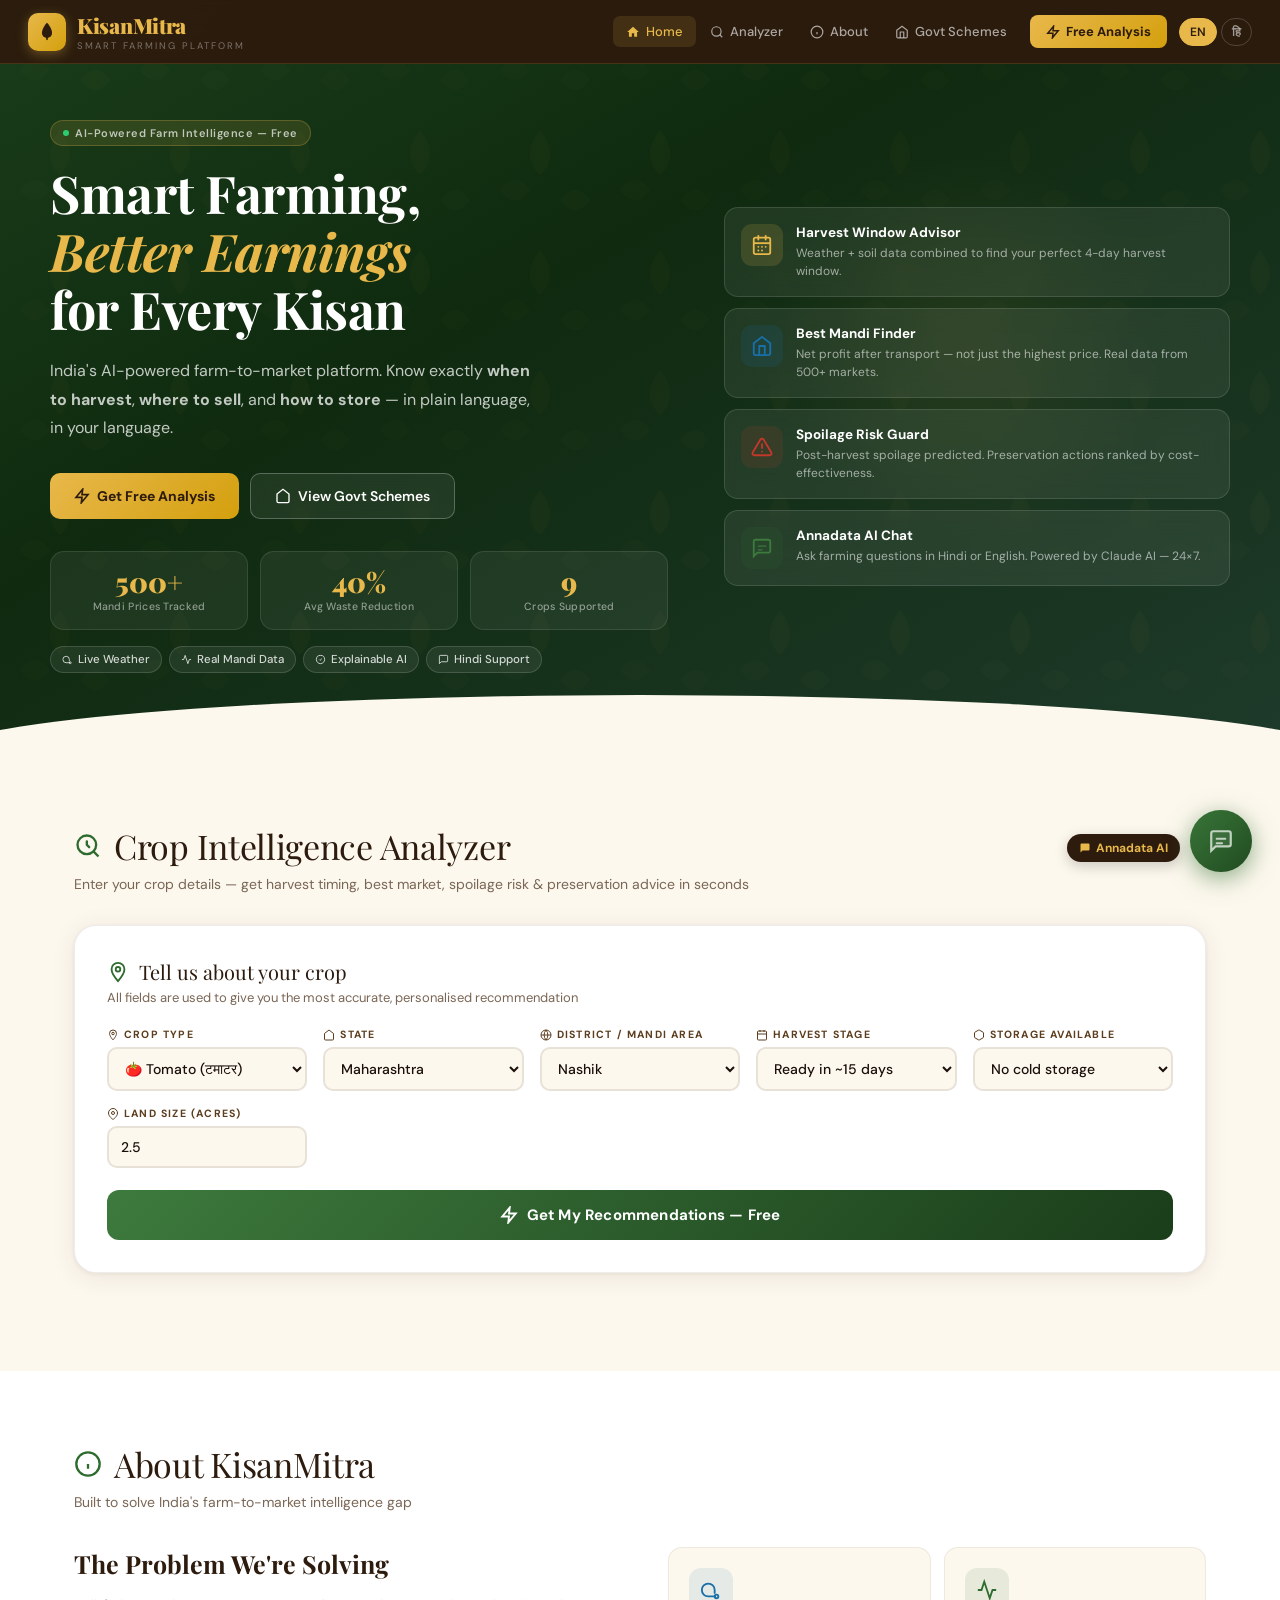
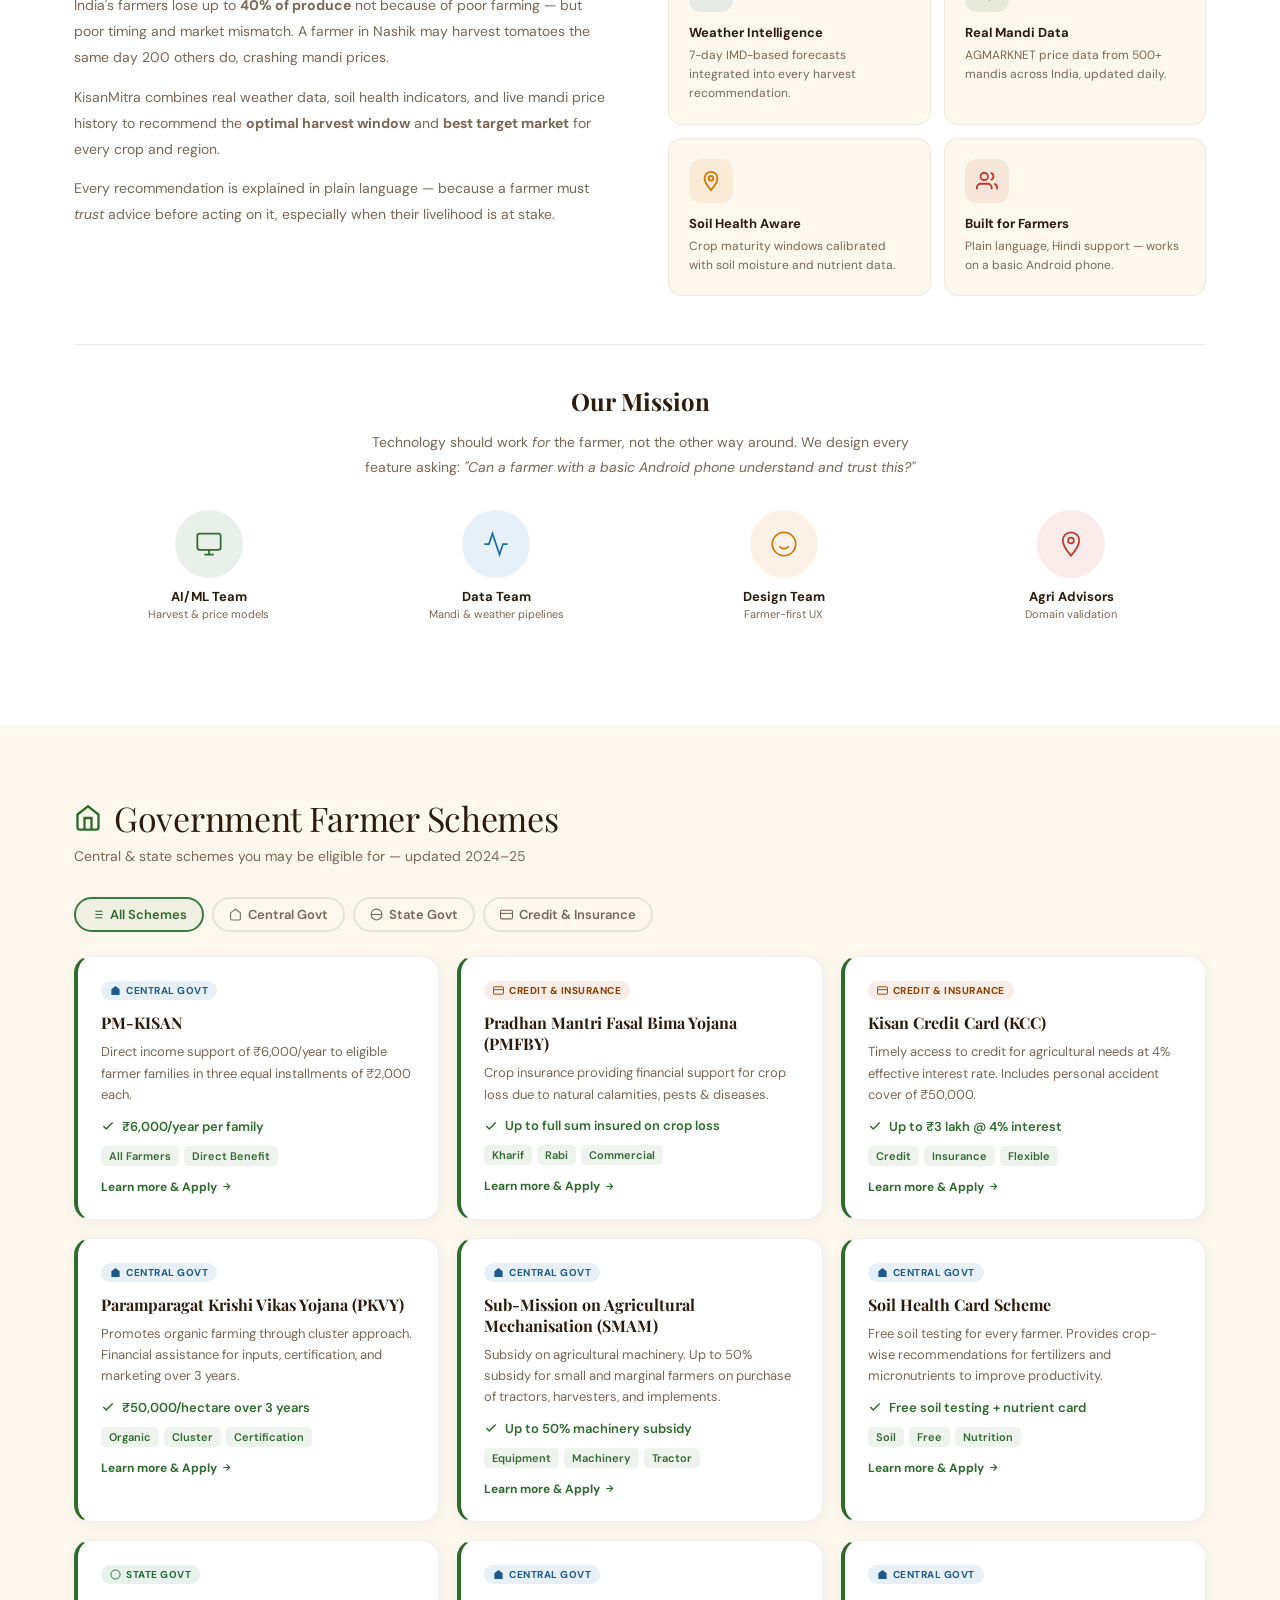
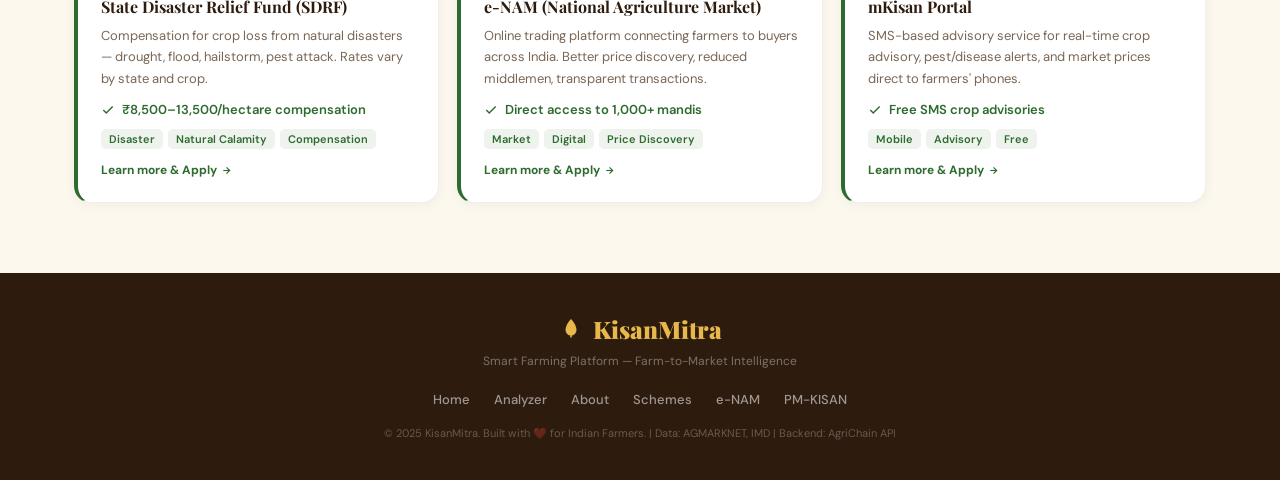
==== commit 78049487: "Update frontend UI" ====
--- a/agrichain/frontend.html
+++ b/agrichain/frontend.html
@@ -4,293 +4,290 @@
 <meta charset="UTF-8">
 <meta name="viewport" content="width=device-width, initial-scale=1.0">
 <title>KisanMitra — Smart Farming Platform</title>
-<link href="https://fonts.googleapis.com/css2?family=Playfair+Display:wght@400;700;900&family=Source+Sans+3:wght@300;400;600;700&display=swap" rel="stylesheet">
+<link href="https://fonts.googleapis.com/css2?family=Playfair+Display:ital,wght@0,400;0,700;0,900;1,400&family=DM+Sans:wght@300;400;500;600;700&display=swap" rel="stylesheet">
 <style>
 :root {
-  --soil:#2D1B0E; --earth:#5C3D1E; --harvest:#E8B84B;
-  --leaf:#3D7A3D; --leaf-light:#5BA55B; --cream:#FDF6E3;
-  --rust:#C0392B; --success:#27AE60; --warn:#E67E22;
-  --text:#1A0F0A; --muted:#7A6655; --nav-h:64px;
+  --soil:#2D1B0E; --earth:#5C3D1E; --harvest:#E8B84B; --harvest-light:#F5D76E;
+  --leaf:#2E6B2E; --leaf-mid:#3D7A3D; --leaf-light:#5BA55B;
+  --cream:#FDF8EE; --cream-dark:#F5EDD6;
+  --rust:#C0392B; --success:#1E8449; --warn:#D4780A;
+  --blue:#1A6FA8; --text:#1A0F0A; --muted:#7A6655; --nav-h:64px;
+  --card-shadow: 0 4px 24px rgba(45,27,14,0.09), 0 1px 4px rgba(45,27,14,0.06);
+  --card-border: 1px solid rgba(45,27,14,0.08);
 }
 *{margin:0;padding:0;box-sizing:border-box}
 html{scroll-behavior:smooth}
-body{background:var(--cream);font-family:'Source Sans 3',sans-serif;color:var(--text)}
-
-/* ════ NAVBAR ════ */
+body{background:var(--cream);font-family:'DM Sans',sans-serif;color:var(--text);-webkit-font-smoothing:antialiased}
+
+/* ══ NAVBAR ══ */
 .navbar{
   position:fixed;top:0;left:0;right:0;z-index:200;height:var(--nav-h);
-  background:var(--soil);display:flex;align-items:center;padding:0 32px;
-  box-shadow:0 2px 20px rgba(0,0,0,0.3);
-}
-.nav-brand{display:flex;align-items:center;gap:10px;text-decoration:none;margin-right:auto;cursor:pointer}
-.nav-logo{width:40px;height:40px;background:var(--harvest);border-radius:8px;display:flex;align-items:center;justify-content:center;font-size:20px;box-shadow:0 2px 10px rgba(228,184,75,0.4)}
-.nav-brand-name{font-family:'Playfair Display',serif;font-size:22px;color:var(--harvest);font-weight:900}
-.nav-brand-sub{font-size:10px;color:rgba(255,255,255,0.45);letter-spacing:1.5px;text-transform:uppercase;line-height:1}
-.nav-links{display:flex;align-items:center;gap:2px}
-.nav-link{
-  padding:8px 14px;border-radius:8px;border:none;background:transparent;
-  color:rgba(255,255,255,0.7);font-size:13px;font-weight:600;cursor:pointer;
-  transition:all .2s;font-family:'Source Sans 3',sans-serif;
-}
-.nav-link:hover,.nav-link.active{background:rgba(228,184,75,0.15);color:var(--harvest)}
-.nav-cta{
-  margin-left:12px;padding:8px 18px;background:var(--harvest);color:var(--soil);
-  border:none;border-radius:8px;font-size:13px;font-weight:700;cursor:pointer;
-  transition:all .2s;font-family:'Source Sans 3',sans-serif;
-}
-.nav-cta:hover{background:#F5D76E;transform:translateY(-1px)}
-.nav-lang{display:flex;gap:5px;margin-left:14px}
-.lang-btn{
-  padding:5px 11px;border-radius:16px;border:1px solid rgba(255,255,255,0.2);
-  background:transparent;color:rgba(255,255,255,0.6);cursor:pointer;font-size:12px;
-  transition:all .2s;font-family:'Source Sans 3',sans-serif;
-}
-.lang-btn.active{background:var(--harvest);color:var(--soil);border-color:var(--harvest);font-weight:700}
-
-/* ════ HERO ════ */
-.hero-band{
-  background:linear-gradient(135deg,var(--leaf) 0%,#1E4A1E 100%);
-  padding:calc(var(--nav-h) + 48px) 40px 72px;
-  position:relative;overflow:hidden;
-}
-.hero-band::after{content:'';position:absolute;bottom:-2px;left:0;right:0;height:50px;background:var(--cream);clip-path:ellipse(55% 100% at 50% 100%)}
-.hero-band::before{
-  content:'';position:absolute;inset:0;pointer-events:none;
-  background:url("data:image/svg+xml,%3Csvg width='80' height='80' viewBox='0 0 80 80' xmlns='http://www.w3.org/2000/svg'%3E%3Cg fill='%23ffffff' fill-opacity='0.025'%3E%3Cpath d='M40 10 Q50 25 40 40 Q30 25 40 10Z'/%3E%3C/g%3E%3C/svg%3E") repeat;
-}
-.hero-inner{max-width:1180px;margin:0 auto;display:grid;grid-template-columns:1.1fr 0.9fr;gap:48px;align-items:center;position:relative;z-index:1}
-.hero-h1{font-family:'Playfair Display',serif;font-size:50px;color:#fff;line-height:1.15;margin-bottom:16px}
-.hero-h1 span{color:var(--harvest)}
-.hero-p{color:rgba(255,255,255,0.82);font-size:16px;line-height:1.75;margin-bottom:28px}
-.hero-btns{display:flex;gap:12px;flex-wrap:wrap}
-.btn-primary{padding:13px 26px;background:var(--harvest);color:var(--soil);border:none;border-radius:10px;font-size:15px;font-weight:700;cursor:pointer;transition:all .2s;font-family:'Source Sans 3',sans-serif}
-.btn-primary:hover{background:#F5D76E;transform:translateY(-2px);box-shadow:0 6px 20px rgba(228,184,75,0.4)}
-.btn-outline{padding:13px 26px;background:transparent;color:#fff;border:2px solid rgba(255,255,255,0.4);border-radius:10px;font-size:15px;font-weight:600;cursor:pointer;transition:all .2s;font-family:'Source Sans 3',sans-serif}
-.btn-outline:hover{border-color:#fff;background:rgba(255,255,255,0.08)}
-.hero-stats{display:grid;grid-template-columns:repeat(3,1fr);gap:14px;margin-top:30px}
-.stat-box{background:rgba(255,255,255,0.09);border:1px solid rgba(255,255,255,0.13);border-radius:12px;padding:14px;text-align:center}
-.stat-num{font-family:'Playfair Display',serif;font-size:26px;font-weight:900;color:var(--harvest)}
-.stat-lbl{font-size:11px;color:rgba(255,255,255,0.6);margin-top:2px}
-.hero-pills{display:flex;gap:8px;flex-wrap:wrap;margin-top:18px}
-.hero-pill{background:rgba(255,255,255,0.12);border:1px solid rgba(255,255,255,0.18);border-radius:30px;padding:6px 13px;color:#fff;font-size:12px;font-weight:600}
-.feature-cards{display:flex;flex-direction:column;gap:12px}
-.feat-card{background:rgba(255,255,255,0.09);backdrop-filter:blur(10px);border:1px solid rgba(255,255,255,0.15);border-radius:14px;padding:16px;display:flex;align-items:flex-start;gap:13px}
-.feat-icon{font-size:24px;flex-shrink:0}
-.feat-card h4{font-size:14px;font-weight:700;color:#fff;margin-bottom:3px}
-.feat-card p{font-size:12px;color:rgba(255,255,255,0.65);line-height:1.45}
-
-/* ════ SECTION WRAPPER ════ */
+  background:rgba(45,27,14,0.97);backdrop-filter:blur(12px);
+  display:flex;align-items:center;padding:0 28px;
+  border-bottom:1px solid rgba(232,184,75,0.15);
+}
+.nav-brand{display:flex;align-items:center;gap:11px;text-decoration:none;margin-right:auto;cursor:pointer}
+.nav-logo{
+  width:38px;height:38px;background:linear-gradient(135deg,var(--harvest),#d4a00e);
+  border-radius:10px;display:flex;align-items:center;justify-content:center;
+  box-shadow:0 3px 12px rgba(228,184,75,0.35);flex-shrink:0;
+}
+.nav-brand-name{font-family:'Playfair Display',serif;font-size:21px;color:var(--harvest);font-weight:900;letter-spacing:-0.3px}
+.nav-brand-sub{font-size:9.5px;color:rgba(255,255,255,0.38);letter-spacing:2px;text-transform:uppercase;margin-top:1px}
+.nav-links{display:flex;align-items:center;gap:1px}
+.nav-link{padding:7px 13px;border-radius:7px;border:none;background:transparent;color:rgba(255,255,255,0.62);font-size:13px;font-weight:500;cursor:pointer;transition:all .2s;font-family:'DM Sans',sans-serif;display:flex;align-items:center;gap:6px}
+.nav-link:hover,.nav-link.active{background:rgba(228,184,75,0.12);color:var(--harvest)}
+.nav-cta{margin-left:10px;padding:8px 16px;background:linear-gradient(135deg,var(--harvest),#d4a00e);color:var(--soil);border:none;border-radius:8px;font-size:13px;font-weight:700;cursor:pointer;transition:all .2s;font-family:'DM Sans',sans-serif;display:flex;align-items:center;gap:6px}
+.nav-cta:hover{transform:translateY(-1px);box-shadow:0 4px 16px rgba(228,184,75,0.4)}
+.nav-lang{display:flex;gap:4px;margin-left:12px}
+.lang-btn{padding:5px 10px;border-radius:14px;border:1px solid rgba(255,255,255,0.18);background:transparent;color:rgba(255,255,255,0.55);cursor:pointer;font-size:12px;transition:all .2s;font-family:'DM Sans',sans-serif;font-weight:600}
+.lang-btn.active{background:var(--harvest);color:var(--soil);border-color:var(--harvest)}
+
+/* ══ HERO ══ */
+.hero-band{background:linear-gradient(150deg,#1a3d1a 0%,#0f2a0f 40%,#1E3A2A 100%);padding:calc(var(--nav-h) + 56px) 40px 80px;position:relative;overflow:hidden}
+.hero-band::after{content:'';position:absolute;bottom:-2px;left:0;right:0;height:60px;background:var(--cream);clip-path:ellipse(55% 100% at 50% 100%)}
+.hero-band::before{content:'';position:absolute;inset:0;pointer-events:none;opacity:0.04;background:url("data:image/svg+xml,%3Csvg width='120' height='120' viewBox='0 0 120 120' xmlns='http://www.w3.org/2000/svg'%3E%3Cg fill='%23E8B84B'%3E%3Cpath d='M60 10 Q80 35 60 55 Q40 35 60 10Z' opacity='0.6'/%3E%3Cpath d='M20 70 Q35 50 50 70 Q35 90 20 70Z' opacity='0.4'/%3E%3Cpath d='M80 80 Q95 60 110 80 Q95 100 80 80Z' opacity='0.4'/%3E%3C/g%3E%3C/svg%3E") repeat}
+.hero-glow{position:absolute;top:20%;left:60%;width:400px;height:400px;background:radial-gradient(circle,rgba(232,184,75,0.08) 0%,transparent 70%);pointer-events:none}
+.hero-inner{max-width:1180px;margin:0 auto;display:grid;grid-template-columns:1.1fr 0.9fr;gap:56px;align-items:center;position:relative;z-index:1}
+.hero-badge{display:inline-flex;align-items:center;gap:6px;background:rgba(232,184,75,0.12);border:1px solid rgba(232,184,75,0.25);border-radius:20px;padding:5px 12px;margin-bottom:18px}
+.hero-badge-dot{width:6px;height:6px;border-radius:50%;background:#2ECC71;animation:pulse 2s infinite}
+@keyframes pulse{0%,100%{opacity:1}50%{opacity:0.4}}
+.hero-badge span{font-size:11px;font-weight:600;color:rgba(255,255,255,0.7);letter-spacing:0.5px}
+.hero-h1{font-family:'Playfair Display',serif;font-size:52px;color:#fff;line-height:1.12;margin-bottom:18px;letter-spacing:-0.5px}
+.hero-h1 em{color:var(--harvest);font-style:italic}
+.hero-p{color:rgba(255,255,255,0.75);font-size:16px;line-height:1.8;margin-bottom:30px;max-width:480px;font-weight:400}
+.hero-btns{display:flex;gap:11px;flex-wrap:wrap;margin-bottom:32px}
+.btn-primary{padding:13px 24px;background:linear-gradient(135deg,var(--harvest),#d4a00e);color:var(--soil);border:none;border-radius:10px;font-size:14px;font-weight:700;cursor:pointer;transition:all .25s;font-family:'DM Sans',sans-serif;display:flex;align-items:center;gap:7px}
+.btn-primary:hover{transform:translateY(-2px);box-shadow:0 8px 24px rgba(228,184,75,0.45)}
+.btn-outline{padding:13px 24px;background:rgba(255,255,255,0.07);color:#fff;border:1.5px solid rgba(255,255,255,0.25);border-radius:10px;font-size:14px;font-weight:600;cursor:pointer;transition:all .25s;font-family:'DM Sans',sans-serif;display:flex;align-items:center;gap:7px;backdrop-filter:blur(8px)}
+.btn-outline:hover{border-color:rgba(255,255,255,0.6);background:rgba(255,255,255,0.12)}
+.hero-stats{display:grid;grid-template-columns:repeat(3,1fr);gap:12px}
+.stat-box{background:rgba(255,255,255,0.06);border:1px solid rgba(255,255,255,0.1);border-radius:14px;padding:16px 12px;text-align:center;transition:all .25s;cursor:default}
+.stat-box:hover{background:rgba(255,255,255,0.1);transform:translateY(-2px)}
+.stat-num{font-family:'Playfair Display',serif;font-size:28px;font-weight:900;color:var(--harvest);line-height:1}
+.stat-lbl{font-size:10.5px;color:rgba(255,255,255,0.5);margin-top:4px;font-weight:500;letter-spacing:0.3px}
+.hero-pills{display:flex;gap:7px;flex-wrap:wrap;margin-top:16px}
+.hero-pill{background:rgba(255,255,255,0.07);border:1px solid rgba(255,255,255,0.14);border-radius:20px;padding:5px 11px;color:rgba(255,255,255,0.8);font-size:11.5px;font-weight:500;display:flex;align-items:center;gap:5px}
+.feature-cards{display:flex;flex-direction:column;gap:11px}
+.feat-card{background:rgba(255,255,255,0.07);backdrop-filter:blur(12px);border:1px solid rgba(255,255,255,0.12);border-radius:14px;padding:16px;display:flex;align-items:flex-start;gap:13px;transition:all .25s;cursor:default}
+.feat-card:hover{background:rgba(255,255,255,0.11);transform:translateX(3px)}
+.feat-icon-wrap{width:42px;height:42px;border-radius:11px;flex-shrink:0;display:flex;align-items:center;justify-content:center}
+.feat-card h4{font-size:13.5px;font-weight:700;color:#fff;margin-bottom:3px}
+.feat-card p{font-size:12px;color:rgba(255,255,255,0.58);line-height:1.5}
+
+/* ══ SECTION ══ */
 .sec-wrap{max-width:1180px;margin:0 auto;padding:70px 24px}
-.sec-title{font-family:'Playfair Display',serif;font-size:32px;color:var(--soil);margin-bottom:6px}
-.sec-sub{color:var(--muted);font-size:14px;margin-bottom:32px}
-
-/* ════ ANALYZER ════ */
+.sec-title{font-family:'Playfair Display',serif;font-size:34px;color:var(--soil);margin-bottom:6px;display:flex;align-items:center;gap:12px;letter-spacing:-0.3px}
+.sec-sub{color:var(--muted);font-size:14px;margin-bottom:32px;font-weight:400}
+
+/* ══ ANALYZER ══ */
 #analyzer{scroll-margin-top:var(--nav-h)}
-.input-card{background:#fff;border-radius:20px;padding:30px;box-shadow:0 2px 24px rgba(45,27,14,0.08);border:1px solid rgba(45,27,14,0.06);margin-bottom:28px}
-.card-title{font-family:'Playfair Display',serif;font-size:19px;color:var(--soil);margin-bottom:3px;display:flex;align-items:center;gap:9px}
-.card-sub{color:var(--muted);font-size:13px;margin-bottom:20px}
-.form-grid{display:grid;grid-template-columns:repeat(auto-fit,minmax(185px,1fr));gap:16px;margin-bottom:20px}
-.form-group label{display:block;font-size:11px;font-weight:700;text-transform:uppercase;letter-spacing:1px;color:var(--earth);margin-bottom:5px}
-.form-group select,.form-group input{width:100%;padding:10px 13px;border:2px solid rgba(45,27,14,0.1);border-radius:10px;font-family:'Source Sans 3',sans-serif;font-size:14px;color:var(--text);background:var(--cream);outline:none;transition:border-color .2s;cursor:pointer}
-.form-group select:focus,.form-group input:focus{border-color:var(--leaf)}
-.analyze-btn{width:100%;padding:15px;background:linear-gradient(135deg,var(--leaf),#1E4A1E);color:#fff;border:none;border-radius:12px;font-family:'Source Sans 3',sans-serif;font-size:16px;font-weight:700;cursor:pointer;transition:all .3s}
-.analyze-btn:hover{transform:translateY(-2px);box-shadow:0 8px 30px rgba(61,122,61,0.4)}
-
-/* results */
+.input-card{background:#fff;border-radius:22px;padding:32px;box-shadow:var(--card-shadow);border:var(--card-border);margin-bottom:28px}
+.card-title{font-family:'Playfair Display',serif;font-size:20px;color:var(--soil);margin-bottom:4px;display:flex;align-items:center;gap:10px}
+.card-sub{color:var(--muted);font-size:13px;margin-bottom:22px;font-weight:400}
+.form-grid{display:grid;grid-template-columns:repeat(auto-fit,minmax(185px,1fr));gap:16px;margin-bottom:22px}
+.form-group label{display:flex;align-items:center;gap:5px;font-size:10.5px;font-weight:700;text-transform:uppercase;letter-spacing:1.2px;color:var(--earth);margin-bottom:6px}
+.form-group select,.form-group input{width:100%;padding:10px 12px;border:2px solid rgba(45,27,14,0.1);border-radius:10px;font-family:'DM Sans',sans-serif;font-size:14px;color:var(--text);background:var(--cream);outline:none;transition:all .2s;cursor:pointer;font-weight:500}
+.form-group select:focus,.form-group input:focus{border-color:var(--leaf-mid);background:#fff;box-shadow:0 0 0 3px rgba(61,122,61,0.1)}
+.form-group select:hover,.form-group input:hover{border-color:rgba(45,27,14,0.2)}
+.analyze-btn{width:100%;padding:15px;background:linear-gradient(135deg,var(--leaf-mid),#1a3d1a);color:#fff;border:none;border-radius:12px;font-family:'DM Sans',sans-serif;font-size:15px;font-weight:700;cursor:pointer;transition:all .3s;display:flex;align-items:center;justify-content:center;gap:9px;letter-spacing:0.2px}
+.analyze-btn:hover{transform:translateY(-2px);box-shadow:0 10px 32px rgba(46,107,46,0.45)}
+
+/* ══ RESULTS ══ */
 .results-section{display:none}
 .results-section.visible{display:block;animation:fadeUp .5s ease}
-@keyframes fadeUp{from{opacity:0;transform:translateY(20px)}to{opacity:1;transform:translateY(0)}}
-.kpi-row{display:grid;grid-template-columns:1fr 1fr 1fr;gap:14px;margin-bottom:18px}
-.kpi-card{background:#fff;border-radius:16px;padding:22px;text-align:center;box-shadow:0 2px 14px rgba(45,27,14,0.06);border:1px solid rgba(45,27,14,0.06);position:relative;overflow:hidden}
-.kpi-card::before{content:'';position:absolute;top:0;left:0;right:0;height:4px;border-radius:16px 16px 0 0}
+@keyframes fadeUp{from{opacity:0;transform:translateY(24px)}to{opacity:1;transform:translateY(0)}}
+.kpi-row{display:grid;grid-template-columns:1fr 1fr;gap:14px;margin-bottom:18px}
+.kpi-card{background:#fff;border-radius:18px;padding:24px;text-align:center;box-shadow:var(--card-shadow);border:var(--card-border);position:relative;overflow:hidden}
+.kpi-card::before{content:'';position:absolute;top:0;left:0;right:0;height:4px;border-radius:18px 18px 0 0}
 .kpi-card.g::before{background:linear-gradient(90deg,var(--leaf),var(--leaf-light))}
-.kpi-card.o::before{background:linear-gradient(90deg,var(--warn),#F39C12)}
-.kpi-card.b::before{background:linear-gradient(90deg,#2980B9,#3498DB)}
-.kpi-lbl{font-size:11px;font-weight:700;text-transform:uppercase;letter-spacing:1.5px;color:var(--muted);margin-bottom:7px}
-.kpi-val{font-family:'Playfair Display',serif;font-size:30px;font-weight:900;line-height:1;margin-bottom:4px}
-.kpi-card.g .kpi-val{color:var(--leaf)}.kpi-card.o .kpi-val{color:var(--warn)}.kpi-card.b .kpi-val{color:#2980B9}
-.kpi-desc{font-size:12px;color:var(--muted)}
+.kpi-card.o::before{background:linear-gradient(90deg,var(--warn),#E8900A)}
+.kpi-bg-icon{position:absolute;bottom:-12px;right:-8px;opacity:0.04;pointer-events:none}
+.kpi-lbl{font-size:10.5px;font-weight:700;text-transform:uppercase;letter-spacing:1.5px;color:var(--muted);margin-bottom:8px;display:flex;align-items:center;justify-content:center;gap:6px}
+.kpi-val{font-family:'Playfair Display',serif;font-size:32px;font-weight:900;line-height:1;margin-bottom:5px}
+.kpi-card.g .kpi-val{color:var(--leaf)}.kpi-card.o .kpi-val{color:var(--warn)}
+.kpi-desc{font-size:12px;color:var(--muted);font-weight:400}
 .mod-grid{display:grid;grid-template-columns:1fr 1fr;gap:16px;margin-bottom:16px}
-.mod-card{background:#fff;border-radius:16px;padding:24px;box-shadow:0 2px 14px rgba(45,27,14,0.06);border:1px solid rgba(45,27,14,0.06)}
-.mod-hdr{display:flex;align-items:center;gap:11px;margin-bottom:13px}
-.mod-icon{width:40px;height:40px;border-radius:11px;display:flex;align-items:center;justify-content:center;font-size:18px;flex-shrink:0}
-.mod-icon.g{background:rgba(61,122,61,0.1)}.mod-icon.o{background:rgba(230,126,34,0.1)}.mod-icon.b{background:rgba(41,128,185,0.1)}.mod-icon.r{background:rgba(192,57,43,0.1)}
-.mod-hdr-t h3{font-family:'Playfair Display',serif;font-size:16px;color:var(--soil)}
-.mod-hdr-t p{font-size:11px;color:var(--muted)}
-.timeline-track{height:7px;background:rgba(45,27,14,0.08);border-radius:4px;position:relative;margin-bottom:5px}
+.mod-card{background:#fff;border-radius:18px;padding:24px;box-shadow:var(--card-shadow);border:var(--card-border)}
+.mod-hdr{display:flex;align-items:center;gap:12px;margin-bottom:14px}
+.mod-icon-wrap{width:44px;height:44px;border-radius:13px;display:flex;align-items:center;justify-content:center;flex-shrink:0}
+.mod-icon-wrap.g{background:linear-gradient(135deg,rgba(61,122,61,0.15),rgba(61,122,61,0.05))}
+.mod-icon-wrap.o{background:linear-gradient(135deg,rgba(212,120,10,0.15),rgba(212,120,10,0.05))}
+.mod-icon-wrap.b{background:linear-gradient(135deg,rgba(26,111,168,0.15),rgba(26,111,168,0.05))}
+.mod-icon-wrap.r{background:linear-gradient(135deg,rgba(192,57,43,0.15),rgba(192,57,43,0.05))}
+.mod-hdr-t h3{font-family:'Playfair Display',serif;font-size:16px;color:var(--soil);margin-bottom:2px}
+.mod-hdr-t p{font-size:11px;color:var(--muted);font-weight:400}
+.timeline-track{height:8px;background:rgba(45,27,14,0.07);border-radius:4px;position:relative;margin-bottom:6px}
 .timeline-fill{position:absolute;top:0;height:100%;border-radius:4px;background:linear-gradient(90deg,var(--leaf-light),var(--harvest))}
-.timeline-marker{position:absolute;top:50%;transform:translateY(-50%);width:13px;height:13px;background:var(--harvest);border:3px solid #fff;border-radius:50%;box-shadow:0 2px 8px rgba(228,184,75,0.5)}
-.tl-labels{display:flex;justify-content:space-between;font-size:10px;color:var(--muted)}
-.harvest-rec{background:linear-gradient(135deg,rgba(61,122,61,0.06),rgba(61,122,61,0.02));border:1.5px solid rgba(61,122,61,0.2);border-radius:11px;padding:13px;margin-top:11px}
-.rec-main{font-size:17px;font-weight:700;color:var(--leaf);margin-bottom:3px}
-.rec-sub{font-size:12px;color:var(--muted);line-height:1.5}
-.flist{display:flex;flex-direction:column;gap:6px;margin-top:9px}
-.fi{display:flex;align-items:center;gap:9px;padding:6px 10px;border-radius:7px;background:rgba(45,27,14,0.03);font-size:12px}
+.timeline-marker{position:absolute;top:50%;transform:translateY(-50%);width:16px;height:16px;background:var(--harvest);border:3px solid #fff;border-radius:50%;box-shadow:0 2px 10px rgba(228,184,75,0.6)}
+.tl-labels{display:flex;justify-content:space-between;font-size:10px;color:var(--muted);font-weight:500}
+.harvest-rec{background:linear-gradient(135deg,rgba(46,107,46,0.07),rgba(46,107,46,0.02));border:1.5px solid rgba(46,107,46,0.2);border-radius:12px;padding:14px;margin-top:12px}
+.rec-main{font-size:17px;font-weight:700;color:var(--leaf);margin-bottom:3px;font-family:'Playfair Display',serif}
+.rec-sub{font-size:12px;color:var(--muted);line-height:1.6;font-weight:400}
+.flist{display:flex;flex-direction:column;gap:6px;margin-top:10px}
+.fi{display:flex;align-items:center;gap:9px;padding:7px 11px;border-radius:8px;background:rgba(45,27,14,0.025);font-size:12px;font-weight:400}
 .fi.good{border-left:3px solid var(--success)}.fi.warn{border-left:3px solid var(--warn)}.fi.bad{border-left:3px solid var(--rust)}
 .fdot{width:7px;height:7px;border-radius:50%;flex-shrink:0}
 .fi.good .fdot{background:var(--success)}.fi.warn .fdot{background:var(--warn)}.fi.bad .fdot{background:var(--rust)}
-.mkt-tbl{width:100%;border-collapse:collapse;font-size:12px;margin-top:7px}
-.mkt-tbl th{text-align:left;padding:6px 8px;font-size:10px;font-weight:700;text-transform:uppercase;letter-spacing:1px;color:var(--muted);border-bottom:2px solid rgba(45,27,14,0.08)}
-.mkt-tbl td{padding:8px 8px;border-bottom:1px solid rgba(45,27,14,0.05);vertical-align:middle}
-.mkt-tbl tr.br{background:rgba(61,122,61,0.05)}
-.best-badge{background:var(--leaf);color:#fff;font-size:9px;font-weight:700;padding:2px 6px;border-radius:8px;text-transform:uppercase;margin-left:4px}
-.pbar-wrap{display:flex;align-items:center;gap:5px}
-.pbar{height:5px;border-radius:3px;background:var(--leaf)}
-.gauge-wrap{display:flex;align-items:center;gap:16px;margin:10px 0 13px}
-.gauge-c{width:84px;height:84px;border-radius:50%;flex-shrink:0;display:flex;align-items:center;justify-content:center;flex-direction:column;position:relative}
+.mkt-tbl{width:100%;border-collapse:collapse;font-size:12.5px;margin-top:8px}
+.mkt-tbl th{text-align:left;padding:7px 8px;font-size:10px;font-weight:700;text-transform:uppercase;letter-spacing:1px;color:var(--muted);border-bottom:2px solid rgba(45,27,14,0.07)}
+.mkt-tbl td{padding:9px 8px;border-bottom:1px solid rgba(45,27,14,0.05);vertical-align:middle}
+.mkt-tbl tr.br{background:rgba(46,107,46,0.04)}
+.best-badge{background:var(--leaf);color:#fff;font-size:9px;font-weight:700;padding:2px 7px;border-radius:6px;text-transform:uppercase;margin-left:5px;letter-spacing:0.5px}
+.pbar-wrap{display:flex;align-items:center;gap:6px}
+.pbar{height:5px;border-radius:3px;min-width:8px}
+.gauge-wrap{display:flex;align-items:center;gap:18px;margin:12px 0 14px}
+.gauge-c{width:88px;height:88px;border-radius:50%;flex-shrink:0;display:flex;align-items:center;justify-content:center;flex-direction:column;position:relative}
 .gauge-c svg{position:absolute;inset:0;transform:rotate(-90deg)}
-.gauge-n{font-family:'Playfair Display',serif;font-size:22px;font-weight:900;position:relative;z-index:1;line-height:1}
-.gauge-p{font-size:10px;color:var(--muted);position:relative;z-index:1}
-.gauge-t h4{font-size:14px;font-weight:700;margin-bottom:3px}
-.gauge-t p{font-size:12px;color:var(--muted);line-height:1.4}
-.act-list{display:flex;flex-direction:column;gap:7px}
-.act-item{display:flex;align-items:center;gap:10px;padding:8px 12px;border-radius:9px;border:1px solid rgba(45,27,14,0.08);background:rgba(253,246,227,0.5);transition:all .2s}
-.act-item:hover{background:rgba(61,122,61,0.05);border-color:rgba(61,122,61,0.2)}
-.act-rank{width:25px;height:25px;border-radius:7px;display:flex;align-items:center;justify-content:center;font-size:12px;font-weight:700;flex-shrink:0}
-.act-rank.r1{background:rgba(39,174,96,0.15);color:var(--success)}.act-rank.r2{background:rgba(52,152,219,0.15);color:#2980B9}.act-rank.r3{background:rgba(230,126,34,0.15);color:var(--warn)}
+.gauge-n{font-family:'Playfair Display',serif;font-size:23px;font-weight:900;position:relative;z-index:1;line-height:1}
+.gauge-p{font-size:10px;color:var(--muted);position:relative;z-index:1;font-weight:500}
+.gauge-t h4{font-size:14px;font-weight:700;margin-bottom:4px}
+.gauge-t p{font-size:12px;color:var(--muted);line-height:1.5;font-weight:400}
+.act-list{display:flex;flex-direction:column;gap:8px}
+.act-item{display:flex;align-items:center;gap:11px;padding:10px 13px;border-radius:10px;border:1px solid rgba(45,27,14,0.08);background:rgba(253,248,238,0.6);transition:all .2s}
+.act-item:hover{background:rgba(46,107,46,0.05);border-color:rgba(46,107,46,0.2);transform:translateX(2px)}
+.act-rank{width:28px;height:28px;border-radius:8px;display:flex;align-items:center;justify-content:center;font-size:12px;font-weight:700;flex-shrink:0}
+.act-rank.r1{background:rgba(30,132,73,0.15);color:var(--success)}.act-rank.r2{background:rgba(26,111,168,0.15);color:var(--blue)}.act-rank.r3{background:rgba(212,120,10,0.15);color:var(--warn)}
 .act-body{flex:1}
 .act-name{font-size:13px;font-weight:600;color:var(--soil)}
-.act-detail{font-size:11px;color:var(--muted)}
+.act-detail{font-size:11px;color:var(--muted);margin-top:1px;font-weight:400}
 .act-cost{font-size:11px;font-weight:700;color:var(--earth);white-space:nowrap}
 .dots{display:flex;gap:3px}
-.dot{width:7px;height:7px;border-radius:50%;background:rgba(45,27,14,0.15)}
+.dot{width:7px;height:7px;border-radius:50%;background:rgba(45,27,14,0.12)}
 .dot.f{background:var(--leaf)}
-.why-card{background:var(--soil);border-radius:20px;padding:28px;margin-top:16px;position:relative;overflow:hidden}
-.why-card::before{content:'"';position:absolute;top:-20px;right:28px;font-family:'Playfair Display',serif;font-size:180px;color:rgba(255,255,255,0.03);pointer-events:none;line-height:1}
-.reason-grid{display:grid;grid-template-columns:repeat(auto-fit,minmax(195px,1fr));gap:13px;margin-top:16px}
-.reason-step{background:rgba(255,255,255,0.06);border:1px solid rgba(255,255,255,0.1);border-radius:13px;padding:17px}
-.rs-num{font-family:'Playfair Display',serif;font-size:30px;font-weight:900;color:rgba(228,184,75,0.3);line-height:1;margin-bottom:6px}
-.rs-title{font-size:13px;font-weight:700;color:var(--harvest);margin-bottom:4px}
-.rs-desc{font-size:12px;color:rgba(255,255,255,0.65);line-height:1.5}
-.conf-banner{background:rgba(228,184,75,0.1);border:1px solid rgba(228,184,75,0.25);border-radius:11px;padding:12px 15px;display:flex;align-items:center;gap:12px;margin-top:14px}
+.why-card{background:linear-gradient(135deg,var(--soil),#1a0d06);border-radius:22px;padding:30px;margin-top:16px;position:relative;overflow:hidden;box-shadow:0 8px 40px rgba(45,27,14,0.25)}
+.why-card::before{content:'"';position:absolute;top:-30px;right:28px;font-family:'Playfair Display',serif;font-size:200px;color:rgba(255,255,255,0.025);pointer-events:none;line-height:1}
+.reason-grid{display:grid;grid-template-columns:repeat(auto-fit,minmax(200px,1fr));gap:13px;margin-top:18px}
+.reason-step{background:rgba(255,255,255,0.055);border:1px solid rgba(255,255,255,0.1);border-radius:14px;padding:18px;transition:all .2s}
+.reason-step:hover{background:rgba(255,255,255,0.08)}
+.rs-num{font-family:'Playfair Display',serif;font-size:32px;font-weight:900;color:rgba(232,184,75,0.28);line-height:1;margin-bottom:7px}
+.rs-title{font-size:13px;font-weight:700;color:var(--harvest);margin-bottom:5px;display:flex;align-items:center;gap:6px}
+.rs-desc{font-size:12px;color:rgba(255,255,255,0.6);line-height:1.55;font-weight:400}
+.conf-banner{background:rgba(232,184,75,0.08);border:1px solid rgba(232,184,75,0.2);border-radius:12px;padding:13px 16px;display:flex;align-items:center;gap:13px;margin-top:15px}
 .conf-t h4{font-size:12px;font-weight:700;color:var(--harvest);margin-bottom:2px}
-.conf-t p{font-size:11px;color:rgba(255,255,255,0.55);line-height:1.4}
-.conf-bar-o{width:85px;height:5px;background:rgba(255,255,255,0.1);border-radius:3px;overflow:hidden;margin-bottom:3px}
-.conf-bar-i{height:100%;background:linear-gradient(90deg,var(--harvest),#F5D76E);border-radius:3px}
+.conf-t p{font-size:11px;color:rgba(255,255,255,0.5);line-height:1.4;font-weight:400}
+.conf-bar-o{width:90px;height:5px;background:rgba(255,255,255,0.1);border-radius:3px;overflow:hidden;margin-bottom:3px}
+.conf-bar-i{height:100%;background:linear-gradient(90deg,var(--harvest),#F5D76E);border-radius:3px;transition:width .8s ease}
 .conf-pct{font-size:11px;font-weight:700;color:var(--harvest)}
 
-/* ════ ABOUT ════ */
+/* ══ ABOUT ══ */
 #about{background:#fff;scroll-margin-top:var(--nav-h)}
 .about-grid{display:grid;grid-template-columns:1fr 1fr;gap:56px;align-items:start;margin-top:36px}
-.about-txt h3{font-family:'Playfair Display',serif;font-size:24px;color:var(--soil);margin-bottom:12px}
-.about-txt p{color:var(--muted);line-height:1.8;margin-bottom:12px;font-size:14px}
+.about-txt h3{font-family:'Playfair Display',serif;font-size:25px;color:var(--soil);margin-bottom:13px}
+.about-txt p{color:var(--muted);line-height:1.85;margin-bottom:14px;font-size:14px;font-weight:400}
 .about-cards{display:grid;grid-template-columns:1fr 1fr;gap:13px}
-.ab-card{background:var(--cream);border-radius:13px;padding:18px;border:1px solid rgba(45,27,14,0.07)}
-.ab-icon{font-size:26px;margin-bottom:9px}
-.ab-card h4{font-size:13px;font-weight:700;color:var(--soil);margin-bottom:4px}
-.ab-card p{font-size:12px;color:var(--muted);line-height:1.5}
-.mission-strip{margin-top:44px;padding-top:36px;border-top:1px solid rgba(45,27,14,0.08);text-align:center}
-.mission-strip h3{font-family:'Playfair Display',serif;font-size:22px;color:var(--soil);margin-bottom:12px}
-.mission-strip p{color:var(--muted);max-width:580px;margin:0 auto 28px;font-size:14px;line-height:1.75}
+.ab-card{background:var(--cream);border-radius:14px;padding:20px;border:1px solid rgba(45,27,14,0.07);transition:all .2s;cursor:default}
+.ab-card:hover{transform:translateY(-3px);box-shadow:0 8px 24px rgba(45,27,14,0.1)}
+.ab-icon{width:44px;height:44px;border-radius:12px;display:flex;align-items:center;justify-content:center;margin-bottom:12px}
+.ab-card h4{font-size:13px;font-weight:700;color:var(--soil);margin-bottom:5px}
+.ab-card p{font-size:12px;color:var(--muted);line-height:1.6;font-weight:400}
+.mission-strip{margin-top:48px;padding-top:40px;border-top:1px solid rgba(45,27,14,0.08);text-align:center}
+.mission-strip h3{font-family:'Playfair Display',serif;font-size:24px;color:var(--soil);margin-bottom:13px}
+.mission-strip p{color:var(--muted);max-width:580px;margin:0 auto 30px;font-size:14px;line-height:1.8;font-weight:400}
 .team-row{display:grid;grid-template-columns:repeat(4,1fr);gap:18px}
 .team-c{text-align:center}
-.team-av{width:66px;height:66px;border-radius:50%;margin:0 auto 9px;display:flex;align-items:center;justify-content:center;font-size:26px}
+.team-av{width:68px;height:68px;border-radius:50%;margin:0 auto 10px;display:flex;align-items:center;justify-content:center}
 .team-c h4{font-size:13px;font-weight:700;color:var(--soil)}
-.team-c p{font-size:11px;color:var(--muted)}
-
-/* ════ SCHEMES ════ */
+.team-c p{font-size:11px;color:var(--muted);font-weight:400}
+
+/* ══ SCHEMES ══ */
 #schemes{scroll-margin-top:var(--nav-h)}
-.filter-row{display:flex;gap:8px;flex-wrap:wrap;margin-bottom:22px}
-.fbtn{padding:7px 15px;border-radius:20px;border:2px solid rgba(45,27,14,0.12);background:transparent;color:var(--muted);cursor:pointer;font-size:13px;font-weight:600;transition:all .2s;font-family:'Source Sans 3',sans-serif}
-.fbtn.active,.fbtn:hover{border-color:var(--leaf);background:rgba(61,122,61,0.08);color:var(--leaf)}
-.schemes-grid{display:grid;grid-template-columns:repeat(auto-fill,minmax(290px,1fr));gap:18px}
-.scheme-c{background:#fff;border-radius:16px;padding:22px;border:1px solid rgba(45,27,14,0.07);border-left:4px solid var(--leaf);box-shadow:0 2px 12px rgba(45,27,14,0.05);transition:all .2s;cursor:pointer}
-.scheme-c:hover{transform:translateY(-3px);box-shadow:0 8px 26px rgba(45,27,14,0.1)}
-.sch-badge{display:inline-block;padding:3px 9px;border-radius:18px;font-size:10px;font-weight:700;text-transform:uppercase;letter-spacing:0.5px;margin-bottom:11px}
-.sch-badge.central{background:rgba(41,128,185,0.12);color:#2471A3}
-.sch-badge.state{background:rgba(39,174,96,0.12);color:#1E8449}
-.sch-badge.credit{background:rgba(230,126,34,0.12);color:#BA4A00}
-.scheme-c h3{font-family:'Playfair Display',serif;font-size:16px;color:var(--soil);margin-bottom:7px}
-.scheme-c p{font-size:13px;color:var(--muted);line-height:1.6;margin-bottom:12px}
+.filter-row{display:flex;gap:8px;flex-wrap:wrap;margin-bottom:24px}
+.fbtn{padding:7px 15px;border-radius:20px;border:2px solid rgba(45,27,14,0.1);background:transparent;color:var(--muted);cursor:pointer;font-size:13px;font-weight:600;transition:all .2s;font-family:'DM Sans',sans-serif;display:flex;align-items:center;gap:6px}
+.fbtn.active,.fbtn:hover{border-color:var(--leaf-mid);background:rgba(61,122,61,0.07);color:var(--leaf)}
+.schemes-grid{display:grid;grid-template-columns:repeat(auto-fill,minmax(295px,1fr));gap:18px}
+.scheme-c{background:#fff;border-radius:17px;padding:23px;border:1px solid rgba(45,27,14,0.07);border-left:4px solid var(--leaf);box-shadow:0 2px 12px rgba(45,27,14,0.05);transition:all .25s;cursor:pointer}
+.scheme-c:hover{transform:translateY(-4px);box-shadow:0 12px 30px rgba(45,27,14,0.12)}
+.sch-badge{display:inline-flex;align-items:center;gap:5px;padding:3px 9px;border-radius:16px;font-size:10px;font-weight:700;text-transform:uppercase;letter-spacing:0.5px;margin-bottom:12px}
+.sch-badge.central{background:rgba(26,111,168,0.1);color:#1A5A8C}
+.sch-badge.state{background:rgba(30,132,73,0.1);color:#1E6B3B}
+.sch-badge.credit{background:rgba(192,84,0,0.1);color:#8B3E00}
+.scheme-c h3{font-family:'Playfair Display',serif;font-size:16px;color:var(--soil);margin-bottom:8px}
+.scheme-c p{font-size:13px;color:var(--muted);line-height:1.65;margin-bottom:12px;font-weight:400}
 .sch-benefit{display:flex;align-items:center;gap:7px;font-size:13px;font-weight:600;color:var(--leaf)}
-.sch-tags{display:flex;gap:5px;flex-wrap:wrap;margin-top:10px}
-.sch-tag{background:rgba(61,122,61,0.08);color:var(--leaf);font-size:11px;padding:2px 7px;border-radius:5px;font-weight:600}
-.sch-link{display:inline-flex;align-items:center;gap:4px;margin-top:12px;font-size:12px;font-weight:700;color:var(--leaf);text-decoration:none}
-
-/* ════ LOADING ════ */
-.loading-overlay{position:fixed;inset:0;background:rgba(45,27,14,0.55);backdrop-filter:blur(4px);display:none;align-items:center;justify-content:center;z-index:500}
+.sch-tags{display:flex;gap:5px;flex-wrap:wrap;margin-top:11px}
+.sch-tag{background:rgba(46,107,46,0.08);color:var(--leaf);font-size:11px;padding:3px 8px;border-radius:5px;font-weight:600}
+.sch-link{display:inline-flex;align-items:center;gap:4px;margin-top:13px;font-size:12px;font-weight:700;color:var(--leaf);text-decoration:none}
+
+/* ══ LOADING ══ */
+.loading-overlay{position:fixed;inset:0;background:rgba(45,27,14,0.6);backdrop-filter:blur(5px);display:none;align-items:center;justify-content:center;z-index:500}
 .loading-overlay.active{display:flex}
-.loading-box{background:#fff;border-radius:20px;padding:36px 44px;text-align:center;box-shadow:0 20px 60px rgba(0,0,0,0.2)}
-.spin{width:54px;height:54px;border:4px solid rgba(61,122,61,0.15);border-top-color:var(--leaf);border-radius:50%;animation:spin .8s linear infinite;margin:0 auto 16px}
+.loading-box{background:#fff;border-radius:22px;padding:38px 46px;text-align:center;box-shadow:0 24px 70px rgba(0,0,0,0.25);min-width:300px}
+.spin{width:56px;height:56px;margin:0 auto 18px;border-radius:50%;border:4px solid rgba(46,107,46,0.12);border-top-color:var(--leaf);animation:spin .75s linear infinite}
 @keyframes spin{to{transform:rotate(360deg)}}
-.ls-list{list-style:none;text-align:left;margin-top:13px}
-.ls-list li{font-size:13px;color:var(--muted);padding:3px 0 3px 20px;position:relative}
+.ls-list{list-style:none;text-align:left;margin-top:14px}
+.ls-list li{font-size:13px;color:var(--muted);padding:4px 0 4px 22px;position:relative;font-weight:400}
 .ls-list li::before{content:'○';position:absolute;left:0;color:var(--muted)}
-.ls-list li.done::before{content:'✓';color:var(--leaf)}
+.ls-list li.done::before{content:'✓';color:var(--success)}
 .ls-list li.active::before{content:'◉';color:var(--harvest)}
 
-/* ════ CHATBOT ════ */
-.chat-fab{
-  position:fixed;bottom:28px;right:28px;z-index:300;
-  width:60px;height:60px;border-radius:50%;
-  background:linear-gradient(135deg,var(--leaf),#1E4A1E);
-  border:none;cursor:pointer;box-shadow:0 6px 22px rgba(61,122,61,0.5);
-  display:flex;align-items:center;justify-content:center;font-size:24px;
-  transition:all .3s;animation:fabP 3s ease-in-out infinite;
-}
-@keyframes fabP{0%,100%{box-shadow:0 6px 22px rgba(61,122,61,0.5)}50%{box-shadow:0 6px 34px rgba(61,122,61,0.8)}}
-.chat-fab:hover{transform:scale(1.1)}
-.fab-label{
-  position:fixed;bottom:36px;right:98px;z-index:300;
-  background:var(--soil);color:var(--harvest);font-size:12px;font-weight:700;
-  padding:5px 11px;border-radius:18px;white-space:nowrap;pointer-events:none;
-  box-shadow:0 3px 12px rgba(0,0,0,0.2);
-}
-.chat-win{
-  position:fixed;bottom:98px;right:28px;z-index:300;
-  width:355px;height:510px;background:#fff;border-radius:20px;
-  box-shadow:0 20px 60px rgba(45,27,14,0.2);display:none;flex-direction:column;
-  overflow:hidden;border:1px solid rgba(45,27,14,0.1);
-}
-.chat-win.open{display:flex;animation:chatO .3s ease}
-@keyframes chatO{from{opacity:0;transform:translateY(18px) scale(0.95)}to{opacity:1;transform:translateY(0) scale(1)}}
-.chat-hdr{background:linear-gradient(135deg,var(--leaf),#1E4A1E);padding:14px 18px;display:flex;align-items:center;gap:11px}
-.chat-av{width:38px;height:38px;border-radius:50%;background:var(--harvest);display:flex;align-items:center;justify-content:center;font-size:18px;flex-shrink:0}
+/* ══ CHATBOT ══ */
+.chat-fab{position:fixed;bottom:28px;right:28px;z-index:300;width:62px;height:62px;border-radius:50%;background:linear-gradient(135deg,var(--leaf-mid),#1a3d1a);border:none;cursor:pointer;box-shadow:0 6px 24px rgba(46,107,46,0.55);display:flex;align-items:center;justify-content:center;transition:all .3s}
+.chat-fab:hover{transform:scale(1.08);box-shadow:0 10px 32px rgba(46,107,46,0.7)}
+.fab-pulse{position:absolute;width:100%;height:100%;border-radius:50%;background:rgba(46,107,46,0.3);animation:fabPulse 2.5s ease-in-out infinite}
+@keyframes fabPulse{0%,100%{transform:scale(1);opacity:0.6}50%{transform:scale(1.25);opacity:0}}
+.fab-label{position:fixed;bottom:38px;right:100px;z-index:300;background:var(--soil);color:var(--harvest);font-size:12px;font-weight:700;padding:6px 12px;border-radius:20px;white-space:nowrap;pointer-events:none;box-shadow:0 4px 14px rgba(0,0,0,0.2);display:flex;align-items:center;gap:5px}
+.chat-win{position:fixed;bottom:102px;right:28px;z-index:300;width:370px;height:560px;background:#fff;border-radius:22px;box-shadow:0 24px 70px rgba(45,27,14,0.22);display:none;flex-direction:column;overflow:hidden;border:1px solid rgba(45,27,14,0.1)}
+.chat-win.open{display:flex;animation:chatO .3s cubic-bezier(.34,1.56,.64,1)}
+@keyframes chatO{from{opacity:0;transform:translateY(20px) scale(0.94)}to{opacity:1;transform:translateY(0) scale(1)}}
+.chat-hdr{background:linear-gradient(135deg,var(--leaf-mid),#1a3d1a);padding:15px 18px;display:flex;align-items:center;gap:12px}
+.chat-av{width:40px;height:40px;border-radius:50%;background:linear-gradient(135deg,var(--harvest),#d4a00e);display:flex;align-items:center;justify-content:center;flex-shrink:0}
 .chat-hdr-t h4{font-size:14px;font-weight:700;color:#fff}
-.chat-hdr-t p{font-size:11px;color:rgba(255,255,255,0.7)}
-.chat-dot{width:8px;height:8px;border-radius:50%;background:#2ECC71;margin-left:auto}
-.chat-x{background:rgba(255,255,255,0.15);border:none;color:#fff;width:26px;height:26px;border-radius:50%;cursor:pointer;font-size:13px;display:flex;align-items:center;justify-content:center}
-.chat-msgs{flex:1;overflow-y:auto;padding:14px;display:flex;flex-direction:column;gap:9px}
-.cmsg{max-width:84%}
+.chat-hdr-t p{font-size:11px;color:rgba(255,255,255,0.65);font-weight:400}
+.chat-status{display:flex;align-items:center;gap:5px;margin-left:auto}
+.chat-dot{width:7px;height:7px;border-radius:50%;background:#2ECC71;animation:pulse 2s infinite}
+.chat-status-txt{font-size:11px;color:rgba(255,255,255,0.7);font-weight:500}
+.chat-x{background:rgba(255,255,255,0.12);border:none;color:#fff;width:28px;height:28px;border-radius:50%;cursor:pointer;font-size:14px;display:flex;align-items:center;justify-content:center;transition:all .2s;margin-left:8px}
+.chat-x:hover{background:rgba(255,255,255,0.2)}
+.chat-msgs{flex:1;overflow-y:auto;padding:14px;display:flex;flex-direction:column;gap:10px;scroll-behavior:smooth}
+.chat-msgs::-webkit-scrollbar{width:4px}
+.chat-msgs::-webkit-scrollbar-thumb{background:rgba(45,27,14,0.15);border-radius:2px}
+.cmsg{max-width:86%}
 .cmsg.bot{align-self:flex-start}.cmsg.user{align-self:flex-end}
-.cbubble{padding:9px 13px;border-radius:13px;font-size:13px;line-height:1.5}
-.cmsg.bot .cbubble{background:var(--cream);color:var(--text);border:1px solid rgba(45,27,14,0.08);border-radius:4px 13px 13px 13px}
-.cmsg.user .cbubble{background:var(--leaf);color:#fff;border-radius:13px 4px 13px 13px}
-.ctime{font-size:10px;color:var(--muted);margin-top:2px}
+.cbubble{padding:10px 14px;border-radius:14px;font-size:13px;line-height:1.55;font-weight:400}
+.cmsg.bot .cbubble{background:var(--cream);color:var(--text);border:1px solid rgba(45,27,14,0.08);border-radius:4px 14px 14px 14px}
+.cmsg.user .cbubble{background:linear-gradient(135deg,var(--leaf-mid),#1a3d1a);color:#fff;border-radius:14px 4px 14px 14px}
+.ctime{font-size:10px;color:var(--muted);margin-top:3px;font-weight:400}
 .cmsg.user .ctime{text-align:right}
-.quick-btns{display:flex;flex-wrap:wrap;gap:5px;padding:8px 14px 0}
-.qbtn{padding:5px 10px;border-radius:13px;border:1px solid rgba(61,122,61,0.25);background:rgba(61,122,61,0.06);color:var(--leaf);font-size:11px;font-weight:600;cursor:pointer;transition:all .2s;font-family:'Source Sans 3',sans-serif}
-.qbtn:hover{background:var(--leaf);color:#fff}
-.typing-row{display:none;padding:0 14px 0}
+.stream-cursor::after{content:'▋';animation:blink .7s infinite;color:var(--leaf-mid)}
+@keyframes blink{0%,100%{opacity:1}50%{opacity:0}}
+.quick-btns{display:flex;flex-wrap:wrap;gap:6px;padding:10px 14px 4px}
+.qbtn{padding:5px 11px;border-radius:14px;border:1px solid rgba(46,107,46,0.22);background:rgba(46,107,46,0.06);color:var(--leaf);font-size:11.5px;font-weight:600;cursor:pointer;transition:all .2s;font-family:'DM Sans',sans-serif;display:flex;align-items:center;gap:5px}
+.qbtn:hover{background:var(--leaf);color:#fff;border-color:var(--leaf)}
+.typing-row{display:none;padding:0 14px 2px}
 .typing-row.vis{display:flex}
-.tbubble{background:var(--cream);border:1px solid rgba(45,27,14,0.08);border-radius:4px 13px 13px 13px;padding:9px 13px;display:flex;gap:4px;align-items:center}
+.tbubble{background:var(--cream);border:1px solid rgba(45,27,14,0.08);border-radius:4px 14px 14px 14px;padding:10px 14px;display:flex;gap:4px;align-items:center}
 .tdot{width:7px;height:7px;border-radius:50%;background:var(--muted);animation:tb 1.4s infinite}
 .tdot:nth-child(2){animation-delay:.2s}.tdot:nth-child(3){animation-delay:.4s}
-@keyframes tb{0%,60%,100%{transform:translateY(0)}30%{transform:translateY(-7px)}}
-.chat-inp-row{padding:10px 14px;border-top:1px solid rgba(45,27,14,0.08);display:flex;gap:7px;align-items:center}
-.chat-inp{flex:1;padding:8px 12px;border:2px solid rgba(45,27,14,0.1);border-radius:18px;font-family:'Source Sans 3',sans-serif;font-size:13px;outline:none;transition:border-color .2s;background:var(--cream)}
-.chat-inp:focus{border-color:var(--leaf)}
-.chat-send{width:34px;height:34px;border-radius:50%;background:var(--leaf);border:none;color:#fff;cursor:pointer;font-size:14px;display:flex;align-items:center;justify-content:center;transition:all .2s;flex-shrink:0}
-.chat-send:hover{background:#2D5A2D;transform:scale(1.05)}
-
-/* ════ FOOTER ════ */
-footer{background:var(--soil);padding:36px 24px;text-align:center}
-.f-logo{font-family:'Playfair Display',serif;font-size:22px;color:var(--harvest);font-weight:900;margin-bottom:8px}
-.f-sub{font-size:12px;color:rgba(255,255,255,0.4);margin-bottom:20px}
-.f-links{display:flex;justify-content:center;gap:22px;flex-wrap:wrap;margin-bottom:18px}
-.f-links a{color:rgba(255,255,255,0.6);font-size:13px;text-decoration:none}
+@keyframes tb{0%,60%,100%{transform:translateY(0)}30%{transform:translateY(-8px)}}
+.chat-inp-row{padding:11px 14px;border-top:1px solid rgba(45,27,14,0.07);display:flex;gap:8px;align-items:flex-end}
+.chat-inp{flex:1;padding:9px 13px;border:2px solid rgba(45,27,14,0.1);border-radius:16px;font-family:'DM Sans',sans-serif;font-size:13px;outline:none;transition:all .2s;background:var(--cream);resize:none;max-height:80px;font-weight:400}
+.chat-inp:focus{border-color:var(--leaf-mid);background:#fff}
+.chat-send{width:36px;height:36px;border-radius:50%;background:linear-gradient(135deg,var(--leaf-mid),#1a3d1a);border:none;color:#fff;cursor:pointer;display:flex;align-items:center;justify-content:center;transition:all .2s;flex-shrink:0}
+.chat-send:hover{transform:scale(1.1);box-shadow:0 4px 14px rgba(46,107,46,0.45)}
+.chat-send:disabled{opacity:0.5;cursor:not-allowed;transform:none}
+.chat-powered{text-align:center;padding:5px 0 8px;font-size:10px;color:var(--muted);font-weight:500;display:flex;align-items:center;justify-content:center;gap:4px}
+
+/* ══ FOOTER ══ */
+footer{background:var(--soil);padding:40px 24px;text-align:center}
+.f-logo{font-family:'Playfair Display',serif;font-size:24px;color:var(--harvest);font-weight:900;margin-bottom:8px;display:flex;align-items:center;justify-content:center;gap:10px}
+.f-sub{font-size:12px;color:rgba(255,255,255,0.38);margin-bottom:22px;font-weight:400}
+.f-links{display:flex;justify-content:center;gap:24px;flex-wrap:wrap;margin-bottom:18px}
+.f-links a{color:rgba(255,255,255,0.55);font-size:13px;text-decoration:none;font-weight:500;transition:color .2s}
 .f-links a:hover{color:var(--harvest)}
-.f-copy{font-size:11px;color:rgba(255,255,255,0.3)}
+.f-copy{font-size:11px;color:rgba(255,255,255,0.28);font-weight:400}
 
 @media(max-width:900px){
-  .hero-inner,.about-grid{grid-template-columns:1fr}.feature-cards{display:none}
+  .hero-inner,.about-grid{grid-template-columns:1fr}
+  .feature-cards{display:none}
   .kpi-row,.mod-grid,.reason-grid{grid-template-columns:1fr}
-  .chat-win{width:calc(100vw - 28px);right:14px}
+  .chat-win{width:calc(100vw - 24px);right:12px}
   .nav-links{display:none}
   .team-row{grid-template-columns:1fr 1fr}
 }
 @media(max-width:600px){
-  .hero-h1{font-size:34px}.hero-stats,.about-cards{grid-template-columns:1fr 1fr}
+  .hero-h1{font-size:36px}
+  .hero-stats,.about-cards{grid-template-columns:1fr 1fr}
   .form-grid{grid-template-columns:1fr 1fr}
 }
 </style>
@@ -300,31 +297,47 @@
 <!-- NAVBAR -->
 <nav class="navbar">
   <div class="nav-brand" onclick="gotoSec('home')">
-    <div class="nav-logo">🌾</div>
+    <div class="nav-logo">
+      <svg width="22" height="22" viewBox="0 0 24 24" fill="none">
+        <path d="M12 2C12 2 6.5 7.5 6.5 13a5.5 5.5 0 0011 0C17.5 7.5 12 2 12 2z" fill="var(--soil)"/>
+        <path d="M12 13v7" stroke="var(--soil)" stroke-width="1.8" stroke-linecap="round"/>
+        <path d="M9.5 16.5L12 14l2.5 2.5" stroke="var(--soil)" stroke-width="1.5" stroke-linecap="round" stroke-linejoin="round"/>
+      </svg>
+    </div>
     <div>
       <div class="nav-brand-name">KisanMitra</div>
       <div class="nav-brand-sub">Smart Farming Platform</div>
     </div>
   </div>
   <div class="nav-links">
-    <button class="nav-link active" onclick="gotoSec('home',this)">🏠 Home</button>
-    <button class="nav-link" onclick="gotoSec('analyzer',this)">🔍 Analyzer</button>
-    <button class="nav-link" onclick="gotoSec('about',this)">ℹ️ About</button>
-    <button class="nav-link" onclick="gotoSec('schemes',this)">🏛️ Govt Schemes</button>
-  </div>
-  <button class="nav-cta" onclick="gotoSec('analyzer',null)">⚡ Free Analysis</button>
+    <button class="nav-link active" onclick="gotoSec('home',this)">
+      <svg width="14" height="14" viewBox="0 0 24 24" fill="currentColor"><path d="M10 20v-6h4v6h5v-8h3L12 3 2 12h3v8z"/></svg>Home
+    </button>
+    <button class="nav-link" onclick="gotoSec('analyzer',this)">
+      <svg width="14" height="14" viewBox="0 0 24 24" fill="none" stroke="currentColor" stroke-width="2"><circle cx="11" cy="11" r="8"/><path d="M21 21l-4.35-4.35"/></svg>Analyzer
+    </button>
+    <button class="nav-link" onclick="gotoSec('about',this)">
+      <svg width="14" height="14" viewBox="0 0 24 24" fill="none" stroke="currentColor" stroke-width="2"><circle cx="12" cy="12" r="10"/><path d="M12 16v-4M12 8h.01"/></svg>About
+    </button>
+    <button class="nav-link" onclick="gotoSec('schemes',this)">
+      <svg width="14" height="14" viewBox="0 0 24 24" fill="none" stroke="currentColor" stroke-width="2"><path d="M3 9l9-7 9 7v11a2 2 0 01-2 2H5a2 2 0 01-2-2z"/><polyline points="9 22 9 12 15 12 15 22"/></svg>Govt Schemes
+    </button>
+  </div>
+  <button class="nav-cta" onclick="gotoSec('analyzer',null)">
+    <svg width="14" height="14" viewBox="0 0 24 24" fill="none" stroke="currentColor" stroke-width="2.5"><polygon points="13 2 3 14 12 14 11 22 21 10 12 10 13 2"/></svg>Free Analysis
+  </button>
   <div class="nav-lang">
     <button class="lang-btn active" onclick="setLang('en',this)">EN</button>
     <button class="lang-btn" onclick="setLang('hi',this)">हि</button>
   </div>
 </nav>
 
-<!-- LOADING OVERLAY -->
+<!-- LOADING -->
 <div class="loading-overlay" id="loadingOverlay">
   <div class="loading-box">
     <div class="spin"></div>
-    <h3 style="font-family:'Playfair Display',serif;color:var(--soil);margin-bottom:4px">Analyzing your crop…</h3>
-    <p style="font-size:13px;color:var(--muted);margin-bottom:12px">Pulling real-time data from multiple sources</p>
+    <h3 style="font-family:'Playfair Display',serif;color:var(--soil);margin-bottom:5px;font-size:20px">Analyzing your crop…</h3>
+    <p style="font-size:13px;color:var(--muted);margin-bottom:14px;font-weight:400">Pulling real-time data from multiple sources</p>
     <ul class="ls-list" id="lsList">
       <li class="active" id="ls1">Fetching weather forecast (7-day)</li>
       <li id="ls2">Reading soil health indicators</li>
@@ -336,16 +349,25 @@
   </div>
 </div>
 
-<!-- ════ HOME ════ -->
+<!-- HOME -->
 <section id="home" style="scroll-margin-top:var(--nav-h)">
   <div class="hero-band">
+    <div class="hero-glow"></div>
     <div class="hero-inner">
       <div>
-        <h1 class="hero-h1">Smart Farming,<br><span>Better Earnings</span><br>for Every Kisan</h1>
+        <div class="hero-badge">
+          <div class="hero-badge-dot"></div>
+          <span>AI-Powered Farm Intelligence — Free</span>
+        </div>
+        <h1 class="hero-h1">Smart Farming,<br><em>Better Earnings</em><br>for Every Kisan</h1>
         <p class="hero-p">India's AI-powered farm-to-market platform. Know exactly <strong>when to harvest</strong>, <strong>where to sell</strong>, and <strong>how to store</strong> — in plain language, in your language.</p>
         <div class="hero-btns">
-          <button class="btn-primary" onclick="gotoSec('analyzer',null)">⚡ Get Free Analysis</button>
-          <button class="btn-outline" onclick="gotoSec('schemes',null)">🏛️ View Govt Schemes</button>
+          <button class="btn-primary" onclick="gotoSec('analyzer',null)">
+            <svg width="16" height="16" viewBox="0 0 24 24" fill="none" stroke="currentColor" stroke-width="2.5"><polygon points="13 2 3 14 12 14 11 22 21 10 12 10 13 2"/></svg>Get Free Analysis
+          </button>
+          <button class="btn-outline" onclick="gotoSec('schemes',null)">
+            <svg width="16" height="16" viewBox="0 0 24 24" fill="none" stroke="currentColor" stroke-width="2"><path d="M3 9l9-7 9 7v11a2 2 0 01-2 2H5a2 2 0 01-2-2z"/></svg>View Govt Schemes
+          </button>
         </div>
         <div class="hero-stats">
           <div class="stat-box"><div class="stat-num">500+</div><div class="stat-lbl">Mandi Prices Tracked</div></div>
@@ -353,48 +375,73 @@
           <div class="stat-box"><div class="stat-num">9</div><div class="stat-lbl">Crops Supported</div></div>
         </div>
         <div class="hero-pills">
-          <div class="hero-pill">🌡️ Live Weather</div>
-          <div class="hero-pill">📈 Real Mandi Data</div>
-          <div class="hero-pill">✅ Explainable AI</div>
-          <div class="hero-pill">🗣️ Hindi Support</div>
+          <div class="hero-pill"><svg width="11" height="11" viewBox="0 0 24 24" fill="none" stroke="currentColor" stroke-width="2"><path d="M17.5 19H9a7 7 0 117-7v4m4 3a2 2 0 11-4 0 2 2 0 014 0z"/></svg>Live Weather</div>
+          <div class="hero-pill"><svg width="11" height="11" viewBox="0 0 24 24" fill="none" stroke="currentColor" stroke-width="2"><polyline points="22 12 18 12 15 21 9 3 6 12 2 12"/></svg>Real Mandi Data</div>
+          <div class="hero-pill"><svg width="11" height="11" viewBox="0 0 24 24" fill="none" stroke="currentColor" stroke-width="2"><path d="M9 12l2 2 4-4M21 12a9 9 0 11-18 0 9 9 0 0118 0z"/></svg>Explainable AI</div>
+          <div class="hero-pill"><svg width="11" height="11" viewBox="0 0 24 24" fill="none" stroke="currentColor" stroke-width="2"><path d="M21 15a2 2 0 01-2 2H7l-4 4V5a2 2 0 012-2h14a2 2 0 012 2z"/></svg>Hindi Support</div>
         </div>
       </div>
       <div class="feature-cards">
-        <div class="feat-card"><div class="feat-icon">🌾</div><div><h4>Harvest Window Advisor</h4><p>Weather + soil data combined to find your perfect 4-day harvest window.</p></div></div>
-        <div class="feat-card"><div class="feat-icon">🏪</div><div><h4>Best Mandi Finder</h4><p>Net profit after transport — not just the highest price. Real data from 500+ markets.</p></div></div>
-        <div class="feat-card"><div class="feat-icon">📦</div><div><h4>Spoilage Risk Guard</h4><p>Post-harvest spoilage predicted. Preservation actions ranked by cost-effectiveness.</p></div></div>
-        <div class="feat-card"><div class="feat-icon">🤖</div><div><h4>Annadata AI Chat</h4><p>Ask farming questions in Hindi or English. Your personal advisor, 24×7.</p></div></div>
+        <div class="feat-card">
+          <div class="feat-icon-wrap" style="background:rgba(232,184,75,0.15)">
+            <svg width="22" height="22" viewBox="0 0 24 24" fill="none"><rect x="3" y="4" width="18" height="18" rx="2" stroke="#E8B84B" stroke-width="2"/><line x1="16" y1="2" x2="16" y2="6" stroke="#E8B84B" stroke-width="2" stroke-linecap="round"/><line x1="8" y1="2" x2="8" y2="6" stroke="#E8B84B" stroke-width="2" stroke-linecap="round"/><line x1="3" y1="10" x2="21" y2="10" stroke="#E8B84B" stroke-width="2"/><path d="M8 14h.01M12 14h.01M16 14h.01M8 18h.01M12 18h.01" stroke="#E8B84B" stroke-width="2" stroke-linecap="round"/></svg>
+          </div>
+          <div><h4>Harvest Window Advisor</h4><p>Weather + soil data combined to find your perfect 4-day harvest window.</p></div>
+        </div>
+        <div class="feat-card">
+          <div class="feat-icon-wrap" style="background:rgba(26,111,168,0.15)">
+            <svg width="22" height="22" viewBox="0 0 24 24" fill="none"><path d="M3 9l9-7 9 7v11a2 2 0 01-2 2H5a2 2 0 01-2-2z" stroke="#1A6FA8" stroke-width="2"/><path d="M9 22V12h6v10" stroke="#1A6FA8" stroke-width="2"/></svg>
+          </div>
+          <div><h4>Best Mandi Finder</h4><p>Net profit after transport — not just the highest price. Real data from 500+ markets.</p></div>
+        </div>
+        <div class="feat-card">
+          <div class="feat-icon-wrap" style="background:rgba(192,57,43,0.12)">
+            <svg width="22" height="22" viewBox="0 0 24 24" fill="none"><path d="M10.29 3.86L1.82 18a2 2 0 001.71 3h16.94a2 2 0 001.71-3L13.71 3.86a2 2 0 00-3.42 0z" stroke="#C0392B" stroke-width="2"/><line x1="12" y1="9" x2="12" y2="13" stroke="#C0392B" stroke-width="2" stroke-linecap="round"/><line x1="12" y1="17" x2="12.01" y2="17" stroke="#C0392B" stroke-width="2" stroke-linecap="round"/></svg>
+          </div>
+          <div><h4>Spoilage Risk Guard</h4><p>Post-harvest spoilage predicted. Preservation actions ranked by cost-effectiveness.</p></div>
+        </div>
+        <div class="feat-card">
+          <div class="feat-icon-wrap" style="background:rgba(46,107,46,0.15)">
+            <svg width="22" height="22" viewBox="0 0 24 24" fill="none"><path d="M21 15a2 2 0 01-2 2H7l-4 4V5a2 2 0 012-2h14a2 2 0 012 2z" stroke="#3D7A3D" stroke-width="2"/><path d="M8 10h8M8 14h4" stroke="#3D7A3D" stroke-width="1.5" stroke-linecap="round"/></svg>
+          </div>
+          <div><h4>Annadata AI Chat</h4><p>Ask farming questions in Hindi or English. Powered by Claude AI — 24×7.</p></div>
+        </div>
       </div>
     </div>
   </div>
 </section>
 
-<!-- ════ ANALYZER ════ -->
+<!-- ANALYZER -->
 <section id="analyzer">
   <div class="sec-wrap">
-    <div class="sec-title">🔍 Crop Intelligence Analyzer</div>
+    <div class="sec-title">
+      <svg width="28" height="28" viewBox="0 0 24 24" fill="none" stroke="var(--leaf)" stroke-width="2"><circle cx="11" cy="11" r="8"/><path d="M21 21l-4.35-4.35"/><path d="M11 8v3l2 2" stroke-linecap="round"/></svg>
+      Crop Intelligence Analyzer
+    </div>
     <div class="sec-sub">Enter your crop details — get harvest timing, best market, spoilage risk & preservation advice in seconds</div>
-
     <div class="input-card">
-      <div class="card-title"><span>🌱</span> Tell us about your crop</div>
+      <div class="card-title">
+        <svg width="22" height="22" viewBox="0 0 24 24" fill="none"><path d="M12 2a7 7 0 017 7c0 5-7 13-7 13S5 14 5 9a7 7 0 017-7z" stroke="var(--leaf)" stroke-width="2"/><circle cx="12" cy="9" r="2.5" stroke="var(--leaf)" stroke-width="2"/></svg>
+        Tell us about your crop
+      </div>
       <div class="card-sub">All fields are used to give you the most accurate, personalised recommendation</div>
       <div class="form-grid">
         <div class="form-group">
-          <label>Crop Type</label>
-          <select id="cropType">
+          <label><svg width="12" height="12" viewBox="0 0 24 24" fill="none" stroke="var(--earth)" stroke-width="2"><path d="M12 2a7 7 0 017 7c0 5-7 13-7 13S5 14 5 9a7 7 0 017-7z"/><circle cx="12" cy="9" r="2.5"/></svg>Crop Type</label>
+          <select id="cropType" onchange="onInputChange()">
             <option value="tomato">🍅 Tomato (टमाटर)</option>
             <option value="wheat">🌾 Wheat (गेहूं)</option>
-            <option value="rice">🍚 Rice (चावल)</option>
+            <option value="rice">🌾 Rice (चावल)</option>
             <option value="onion">🧅 Onion (प्याज)</option>
             <option value="potato">🥔 Potato (आलू)</option>
             <option value="soybean">🫘 Soybean (सोयाबीन)</option>
-            <option value="cotton">🌸 Cotton (कपास)</option>
+            <option value="cotton">🌿 Cotton (कपास)</option>
             <option value="maize">🌽 Maize (मक्का)</option>
           </select>
         </div>
         <div class="form-group">
-          <label>State</label>
-          <select id="state">
+          <label><svg width="12" height="12" viewBox="0 0 24 24" fill="none" stroke="var(--earth)" stroke-width="2"><path d="M3 9l9-7 9 7v11a2 2 0 01-2 2H5a2 2 0 01-2-2z"/></svg>State</label>
+          <select id="state" onchange="onStateChange()">
             <option value="maharashtra">Maharashtra</option>
             <option value="punjab">Punjab</option>
             <option value="uttar_pradesh">Uttar Pradesh</option>
@@ -408,21 +455,12 @@
           </select>
         </div>
         <div class="form-group">
-          <label>District / Mandi Area</label>
-          <select id="district">
-            <option value="nashik">Nashik</option>
-            <option value="pune">Pune</option>
-            <option value="nagpur">Nagpur</option>
-            <option value="amravati">Amravati</option>
-            <option value="kolhapur">Kolhapur</option>
-            <option value="aurangabad">Aurangabad</option>
-            <option value="indore">Indore</option>
-            <option value="bhopal">Bhopal</option>
-          </select>
+          <label><svg width="12" height="12" viewBox="0 0 24 24" fill="none" stroke="var(--earth)" stroke-width="2"><circle cx="12" cy="12" r="10"/><path d="M2 12h20M12 2a15.3 15.3 0 010 20M12 2a15.3 15.3 0 000 20"/></svg>District / Mandi Area</label>
+          <select id="district" onchange="onInputChange()"></select>
         </div>
         <div class="form-group">
-          <label>Harvest Stage</label>
-          <select id="harvestStage">
+          <label><svg width="12" height="12" viewBox="0 0 24 24" fill="none" stroke="var(--earth)" stroke-width="2"><rect x="3" y="4" width="18" height="18" rx="2"/><line x1="3" y1="10" x2="21" y2="10"/><line x1="8" y1="2" x2="8" y2="6"/><line x1="16" y1="2" x2="16" y2="6"/></svg>Harvest Stage</label>
+          <select id="harvestStage" onchange="onInputChange()">
             <option value="15days">Ready in ~15 days</option>
             <option value="7days">Ready in ~7 days</option>
             <option value="ready">Ready now</option>
@@ -430,8 +468,8 @@
           </select>
         </div>
         <div class="form-group">
-          <label>Storage Available</label>
-          <select id="storage">
+          <label><svg width="12" height="12" viewBox="0 0 24 24" fill="none" stroke="var(--earth)" stroke-width="2"><path d="M21 16V8a2 2 0 00-1-1.73l-7-4a2 2 0 00-2 0l-7 4A2 2 0 003 8v8a2 2 0 001 1.73l7 4a2 2 0 002 0l7-4A2 2 0 0021 16z"/></svg>Storage Available</label>
+          <select id="storage" onchange="onInputChange()">
             <option value="none">No cold storage</option>
             <option value="warehouse">Warehouse (dry)</option>
             <option value="cold">Cold storage</option>
@@ -439,24 +477,38 @@
           </select>
         </div>
         <div class="form-group">
-          <label>Land Size (acres)</label>
-          <input type="number" id="landSize" value="2.5" min="0.5" step="0.5">
+          <label><svg width="12" height="12" viewBox="0 0 24 24" fill="none" stroke="var(--earth)" stroke-width="2"><path d="M21 10c0 7-9 13-9 13s-9-6-9-13a9 9 0 0118 0z"/><circle cx="12" cy="10" r="3"/></svg>Land Size (Acres)</label>
+          <input type="number" id="landSize" value="2.5" min="0.5" step="0.5" onchange="onInputChange()">
         </div>
       </div>
-      <button class="analyze-btn" onclick="runAnalysis()">⚡ Get My Recommendations — Free</button>
+      <button class="analyze-btn" onclick="runAnalysis()">
+        <svg width="18" height="18" viewBox="0 0 24 24" fill="none" stroke="currentColor" stroke-width="2.5"><polygon points="13 2 3 14 12 14 11 22 21 10 12 10 13 2"/></svg>
+        Get My Recommendations — Free
+      </button>
     </div>
 
     <!-- RESULTS -->
     <div class="results-section" id="resultsSection">
       <div class="kpi-row">
-        <div class="kpi-card g"><div class="kpi-lbl">Best Harvest Window</div><div class="kpi-val" id="harvestDateVal">—</div><div class="kpi-desc" id="harvestDaysVal">—</div></div>
-        <div class="kpi-card o"><div class="kpi-lbl">Spoilage Risk</div><div class="kpi-val" id="spoilageVal">—</div><div class="kpi-desc" id="spoilageDescVal">—</div></div>
-        <div class="kpi-card b"><div class="kpi-lbl">Expected Net Profit</div><div class="kpi-val" id="profitVal">—</div><div class="kpi-desc" id="profitDescVal">—</div></div>
+        <div class="kpi-card g">
+          <svg class="kpi-bg-icon" width="80" height="80" viewBox="0 0 24 24" fill="var(--leaf)"><rect x="3" y="4" width="18" height="18" rx="2"/></svg>
+          <div class="kpi-lbl"><svg width="12" height="12" viewBox="0 0 24 24" fill="none" stroke="currentColor" stroke-width="2"><rect x="3" y="4" width="18" height="18" rx="2"/><line x1="3" y1="10" x2="21" y2="10"/></svg>Best Harvest Window</div>
+          <div class="kpi-val" id="harvestDateVal">—</div>
+          <div class="kpi-desc" id="harvestDaysVal">—</div>
+        </div>
+        <div class="kpi-card o">
+          <svg class="kpi-bg-icon" width="80" height="80" viewBox="0 0 24 24" fill="var(--warn)"><path d="M10.29 3.86L1.82 18a2 2 0 001.71 3h16.94a2 2 0 001.71-3L13.71 3.86a2 2 0 00-3.42 0z"/></svg>
+          <div class="kpi-lbl"><svg width="12" height="12" viewBox="0 0 24 24" fill="none" stroke="currentColor" stroke-width="2"><path d="M10.29 3.86L1.82 18a2 2 0 001.71 3h16.94a2 2 0 001.71-3L13.71 3.86a2 2 0 00-3.42 0z"/><line x1="12" y1="9" x2="12" y2="13"/></svg>Spoilage Risk</div>
+          <div class="kpi-val" id="spoilageVal">—</div>
+          <div class="kpi-desc" id="spoilageDescVal">—</div>
+        </div>
       </div>
       <div class="mod-grid">
-        <!-- Harvest -->
         <div class="mod-card">
-          <div class="mod-hdr"><div class="mod-icon g">🌾</div><div class="mod-hdr-t"><h3>Optimal Harvest Window</h3><p>Based on weather + crop maturity</p></div></div>
+          <div class="mod-hdr">
+            <div class="mod-icon-wrap g"><svg width="22" height="22" viewBox="0 0 24 24" fill="none"><rect x="3" y="4" width="18" height="18" rx="2" stroke="var(--leaf)" stroke-width="2"/><line x1="3" y1="10" x2="21" y2="10" stroke="var(--leaf)" stroke-width="2"/><line x1="8" y1="2" x2="8" y2="6" stroke="var(--leaf)" stroke-width="2" stroke-linecap="round"/><line x1="16" y1="2" x2="16" y2="6" stroke="var(--leaf)" stroke-width="2" stroke-linecap="round"/><path d="M8 14h.01M12 14h.01M16 14h.01M8 18h.01M12 18h.01" stroke="var(--leaf)" stroke-width="2" stroke-linecap="round"/></svg></div>
+            <div class="mod-hdr-t"><h3>Optimal Harvest Window</h3><p>Based on weather + crop maturity</p></div>
+          </div>
           <div style="padding:8px 0">
             <div class="timeline-track"><div class="timeline-fill" style="left:38%;width:26%"></div><div class="timeline-marker" style="left:51%"></div></div>
             <div class="tl-labels"><span>Today</span><span id="tl2">+5d</span><span id="tl3" style="color:var(--harvest);font-weight:700">Best ⭐</span><span id="tl4">+20d</span></div>
@@ -464,44 +516,49 @@
           <div class="harvest-rec"><div class="rec-main" id="harvestRec">—</div><div class="rec-sub" id="harvestRecSub">—</div></div>
           <div class="flist" id="harvestFactors"></div>
         </div>
-        <!-- Markets -->
         <div class="mod-card">
-          <div class="mod-hdr"><div class="mod-icon b">🏪</div><div class="mod-hdr-t"><h3>Best Market to Sell</h3><p>Price vs transport cost analysis</p></div></div>
+          <div class="mod-hdr">
+            <div class="mod-icon-wrap b"><svg width="22" height="22" viewBox="0 0 24 24" fill="none"><path d="M3 9l9-7 9 7v11a2 2 0 01-2 2H5a2 2 0 01-2-2z" stroke="var(--blue)" stroke-width="2"/><path d="M9 22V12h6v10" stroke="var(--blue)" stroke-width="2"/></svg></div>
+            <div class="mod-hdr-t"><h3>Best Market to Sell</h3><p>Price vs transport cost analysis</p></div>
+          </div>
           <table class="mkt-tbl"><thead><tr><th>Mandi</th><th>Price/kg</th><th>Transport</th><th>Net Profit</th></tr></thead><tbody id="mktBody"></tbody></table>
-          <div id="trendAlert" style="margin-top:10px"></div>
-        </div>
-        <!-- Spoilage -->
+          <div id="trendAlert" style="margin-top:11px"></div>
+        </div>
         <div class="mod-card">
-          <div class="mod-hdr"><div class="mod-icon o">⚠️</div><div class="mod-hdr-t"><h3>Post-Harvest Spoilage Risk</h3><p>Storage + transit analysis</p></div></div>
+          <div class="mod-hdr">
+            <div class="mod-icon-wrap o"><svg width="22" height="22" viewBox="0 0 24 24" fill="none"><path d="M10.29 3.86L1.82 18a2 2 0 001.71 3h16.94a2 2 0 001.71-3L13.71 3.86a2 2 0 00-3.42 0z" stroke="var(--warn)" stroke-width="2"/><line x1="12" y1="9" x2="12" y2="13" stroke="var(--warn)" stroke-width="2" stroke-linecap="round"/><line x1="12" y1="17" x2="12.01" y2="17" stroke="var(--warn)" stroke-width="2" stroke-linecap="round"/></svg></div>
+            <div class="mod-hdr-t"><h3>Post-Harvest Spoilage Risk</h3><p>Storage + transit analysis</p></div>
+          </div>
           <div class="gauge-wrap">
             <div class="gauge-c">
-              <svg viewBox="0 0 84 84" width="84" height="84">
-                <circle cx="42" cy="42" r="34" fill="none" stroke="rgba(45,27,14,0.08)" stroke-width="7"/>
-                <circle id="gaugeArc" cx="42" cy="42" r="34" fill="none" stroke="#E67E22" stroke-width="7" stroke-dasharray="213.6" stroke-dashoffset="141" stroke-linecap="round"/>
+              <svg viewBox="0 0 88 88" width="88" height="88">
+                <circle cx="44" cy="44" r="36" fill="none" stroke="rgba(45,27,14,0.08)" stroke-width="8"/>
+                <circle id="gaugeArc" cx="44" cy="44" r="36" fill="none" stroke="#D4780A" stroke-width="8" stroke-dasharray="226.2" stroke-dashoffset="150" stroke-linecap="round"/>
               </svg>
-              <span class="gauge-n" id="gaugeN" style="color:#E67E22">—</span>
+              <span class="gauge-n" id="gaugeN" style="color:#D4780A">—</span>
               <span class="gauge-p">risk</span>
             </div>
-            <div class="gauge-t"><h4 id="gaugeL" style="color:#E67E22">—</h4><p id="gaugeD">—</p></div>
+            <div class="gauge-t"><h4 id="gaugeL" style="color:#D4780A">—</h4><p id="gaugeD">—</p></div>
           </div>
           <div class="flist" id="spoilageFacts"></div>
         </div>
-        <!-- Actions -->
         <div class="mod-card">
-          <div class="mod-hdr"><div class="mod-icon r">🛡️</div><div class="mod-hdr-t"><h3>Preservation Actions</h3><p>Ranked by cost-effectiveness</p></div></div>
+          <div class="mod-hdr">
+            <div class="mod-icon-wrap r"><svg width="22" height="22" viewBox="0 0 24 24" fill="none"><path d="M12 22s8-4 8-10V5l-8-3-8 3v7c0 6 8 10 8 10z" stroke="#C0392B" stroke-width="2"/><path d="M9 12l2 2 4-4" stroke="#C0392B" stroke-width="2" stroke-linecap="round" stroke-linejoin="round"/></svg></div>
+            <div class="mod-hdr-t"><h3>Preservation Actions</h3><p>Ranked by cost-effectiveness</p></div>
+          </div>
           <div class="act-list" id="actList"></div>
         </div>
       </div>
-      <!-- WHY PANEL -->
       <div class="why-card">
-        <div style="display:flex;align-items:center;gap:9px;margin-bottom:3px">
-          <span style="font-size:19px">🤔</span>
-          <span style="font-family:'Playfair Display',serif;font-size:19px;color:var(--harvest);font-weight:700">Why did we recommend this?</span>
-        </div>
-        <div style="color:rgba(255,255,255,0.5);font-size:12px;margin-bottom:2px">Every recommendation comes with a full explanation — because trust matters as much as accuracy</div>
+        <div style="display:flex;align-items:center;gap:11px;margin-bottom:4px">
+          <svg width="22" height="22" viewBox="0 0 24 24" fill="none"><circle cx="12" cy="12" r="10" stroke="var(--harvest)" stroke-width="2"/><path d="M9.09 9a3 3 0 015.83 1c0 2-3 3-3 3" stroke="var(--harvest)" stroke-width="2" stroke-linecap="round"/><line x1="12" y1="17" x2="12.01" y2="17" stroke="var(--harvest)" stroke-width="2" stroke-linecap="round"/></svg>
+          <span style="font-family:'Playfair Display',serif;font-size:20px;color:var(--harvest);font-weight:700">Why did we recommend this?</span>
+        </div>
+        <div style="color:rgba(255,255,255,0.45);font-size:12.5px;margin-bottom:2px;font-weight:400">Every recommendation comes with a full explanation — because trust matters as much as accuracy</div>
         <div class="reason-grid" id="reasonGrid"></div>
         <div class="conf-banner">
-          <span style="font-size:19px">🎯</span>
+          <svg width="20" height="20" viewBox="0 0 24 24" fill="none"><circle cx="12" cy="12" r="10" stroke="var(--harvest)" stroke-width="2"/><path d="M12 8v4l3 3" stroke="var(--harvest)" stroke-width="2" stroke-linecap="round"/></svg>
           <div class="conf-t"><h4 id="confTitle">—</h4><p id="confBasis">—</p></div>
           <div style="margin-left:auto;flex-shrink:0;text-align:right">
             <div class="conf-bar-o"><div class="conf-bar-i" id="confBar" style="width:0%"></div></div>
@@ -513,10 +570,13 @@
   </div>
 </section>
 
-<!-- ════ ABOUT ════ -->
+<!-- ABOUT -->
 <section id="about">
   <div class="sec-wrap">
-    <div class="sec-title">ℹ️ About KisanMitra</div>
+    <div class="sec-title">
+      <svg width="28" height="28" viewBox="0 0 24 24" fill="none" stroke="var(--leaf)" stroke-width="2"><circle cx="12" cy="12" r="10"/><path d="M12 16v-4M12 8h.01"/></svg>
+      About KisanMitra
+    </div>
     <div class="sec-sub">Built to solve India's farm-to-market intelligence gap</div>
     <div class="about-grid">
       <div class="about-txt">
@@ -526,35 +586,38 @@
         <p>Every recommendation is explained in plain language — because a farmer must <em>trust</em> advice before acting on it, especially when their livelihood is at stake.</p>
       </div>
       <div class="about-cards">
-        <div class="ab-card"><div class="ab-icon">🌦️</div><h4>Weather Intelligence</h4><p>7-day IMD-based forecasts integrated into every harvest recommendation.</p></div>
-        <div class="ab-card"><div class="ab-icon">📊</div><h4>Real Mandi Data</h4><p>AGMARKNET price data from 500+ mandis across India, updated daily.</p></div>
-        <div class="ab-card"><div class="ab-icon">🧪</div><h4>Soil Health Aware</h4><p>Crop maturity windows calibrated with soil moisture and nutrient data.</p></div>
-        <div class="ab-card"><div class="ab-icon">🗣️</div><h4>Built for Farmers</h4><p>Plain language, Hindi support — works on a basic Android phone.</p></div>
+        <div class="ab-card"><div class="ab-icon" style="background:rgba(26,111,168,0.1)"><svg width="22" height="22" viewBox="0 0 24 24" fill="none" stroke="var(--blue)" stroke-width="2"><path d="M17.5 19H9a7 7 0 117-7v4m4 3a2 2 0 11-4 0 2 2 0 014 0z"/></svg></div><h4>Weather Intelligence</h4><p>7-day IMD-based forecasts integrated into every harvest recommendation.</p></div>
+        <div class="ab-card"><div class="ab-icon" style="background:rgba(46,107,46,0.1)"><svg width="22" height="22" viewBox="0 0 24 24" fill="none" stroke="var(--leaf)" stroke-width="2"><polyline points="22 12 18 12 15 21 9 3 6 12 2 12"/></svg></div><h4>Real Mandi Data</h4><p>AGMARKNET price data from 500+ mandis across India, updated daily.</p></div>
+        <div class="ab-card"><div class="ab-icon" style="background:rgba(212,120,10,0.1)"><svg width="22" height="22" viewBox="0 0 24 24" fill="none" stroke="var(--warn)" stroke-width="2"><path d="M12 2a7 7 0 017 7c0 5-7 13-7 13S5 14 5 9a7 7 0 017-7z"/><circle cx="12" cy="9" r="2.5"/></svg></div><h4>Soil Health Aware</h4><p>Crop maturity windows calibrated with soil moisture and nutrient data.</p></div>
+        <div class="ab-card"><div class="ab-icon" style="background:rgba(192,57,43,0.1)"><svg width="22" height="22" viewBox="0 0 24 24" fill="none" stroke="var(--rust)" stroke-width="2"><path d="M17 21v-2a4 4 0 00-4-4H5a4 4 0 00-4 4v2"/><circle cx="9" cy="7" r="4"/><path d="M23 21v-2a4 4 0 00-3-3.87M16 3.13a4 4 0 010 7.75"/></svg></div><h4>Built for Farmers</h4><p>Plain language, Hindi support — works on a basic Android phone.</p></div>
       </div>
     </div>
     <div class="mission-strip">
       <h3>Our Mission</h3>
       <p>Technology should work <em>for</em> the farmer, not the other way around. We design every feature asking: <em>"Can a farmer with a basic Android phone understand and trust this?"</em></p>
       <div class="team-row">
-        <div class="team-c"><div class="team-av" style="background:rgba(61,122,61,0.1)">👨‍💻</div><h4>AI/ML Team</h4><p>Harvest & price models</p></div>
-        <div class="team-c"><div class="team-av" style="background:rgba(41,128,185,0.1)">📊</div><h4>Data Team</h4><p>Mandi & weather pipelines</p></div>
-        <div class="team-c"><div class="team-av" style="background:rgba(230,126,34,0.1)">🎨</div><h4>Design Team</h4><p>Farmer-first UX</p></div>
-        <div class="team-c"><div class="team-av" style="background:rgba(192,57,43,0.1)">🌾</div><h4>Agri Advisors</h4><p>Domain validation</p></div>
+        <div class="team-c"><div class="team-av" style="background:rgba(46,107,46,0.1)"><svg width="28" height="28" viewBox="0 0 24 24" fill="none" stroke="var(--leaf)" stroke-width="1.5"><rect x="2" y="3" width="20" height="14" rx="2"/><path d="M8 21h8M12 17v4"/></svg></div><h4>AI/ML Team</h4><p>Harvest & price models</p></div>
+        <div class="team-c"><div class="team-av" style="background:rgba(26,111,168,0.1)"><svg width="28" height="28" viewBox="0 0 24 24" fill="none" stroke="var(--blue)" stroke-width="1.5"><polyline points="22 12 18 12 15 21 9 3 6 12 2 12"/></svg></div><h4>Data Team</h4><p>Mandi & weather pipelines</p></div>
+        <div class="team-c"><div class="team-av" style="background:rgba(212,120,10,0.1)"><svg width="28" height="28" viewBox="0 0 24 24" fill="none" stroke="var(--warn)" stroke-width="1.5"><circle cx="12" cy="12" r="10"/><path d="M8 14s1.5 2 4 2 4-2 4-2M9 9h.01M15 9h.01"/></svg></div><h4>Design Team</h4><p>Farmer-first UX</p></div>
+        <div class="team-c"><div class="team-av" style="background:rgba(192,57,43,0.1)"><svg width="28" height="28" viewBox="0 0 24 24" fill="none" stroke="var(--rust)" stroke-width="1.5"><path d="M12 2a7 7 0 017 7c0 5-7 13-7 13S5 14 5 9a7 7 0 017-7z"/><circle cx="12" cy="9" r="2.5"/></svg></div><h4>Agri Advisors</h4><p>Domain validation</p></div>
       </div>
     </div>
   </div>
 </section>
 
-<!-- ════ GOVT SCHEMES ════ -->
+<!-- SCHEMES -->
 <section id="schemes">
   <div class="sec-wrap">
-    <div class="sec-title">🏛️ Government Farmer Schemes</div>
+    <div class="sec-title">
+      <svg width="28" height="28" viewBox="0 0 24 24" fill="none" stroke="var(--leaf)" stroke-width="2"><path d="M3 9l9-7 9 7v11a2 2 0 01-2 2H5a2 2 0 01-2-2z"/><polyline points="9 22 9 12 15 12 15 22"/></svg>
+      Government Farmer Schemes
+    </div>
     <div class="sec-sub">Central & state schemes you may be eligible for — updated 2024–25</div>
     <div class="filter-row">
-      <button class="fbtn active" onclick="filterS('all',this)">All Schemes</button>
-      <button class="fbtn" onclick="filterS('central',this)">🏛️ Central Govt</button>
-      <button class="fbtn" onclick="filterS('state',this)">🗺️ State Govt</button>
-      <button class="fbtn" onclick="filterS('credit',this)">💳 Credit & Insurance</button>
+      <button class="fbtn active" onclick="filterS('all',this)"><svg width="13" height="13" viewBox="0 0 24 24" fill="none" stroke="currentColor" stroke-width="2"><line x1="8" y1="6" x2="21" y2="6"/><line x1="8" y1="12" x2="21" y2="12"/><line x1="8" y1="18" x2="21" y2="18"/><line x1="3" y1="6" x2="3.01" y2="6"/><line x1="3" y1="12" x2="3.01" y2="12"/><line x1="3" y1="18" x2="3.01" y2="18"/></svg>All Schemes</button>
+      <button class="fbtn" onclick="filterS('central',this)"><svg width="13" height="13" viewBox="0 0 24 24" fill="none" stroke="currentColor" stroke-width="2"><path d="M3 9l9-7 9 7v11a2 2 0 01-2 2H5a2 2 0 01-2-2z"/></svg>Central Govt</button>
+      <button class="fbtn" onclick="filterS('state',this)"><svg width="13" height="13" viewBox="0 0 24 24" fill="none" stroke="currentColor" stroke-width="2"><circle cx="12" cy="12" r="10"/><path d="M2 12h20"/></svg>State Govt</button>
+      <button class="fbtn" onclick="filterS('credit',this)"><svg width="13" height="13" viewBox="0 0 24 24" fill="none" stroke="currentColor" stroke-width="2"><rect x="1" y="4" width="22" height="16" rx="2"/><line x1="1" y1="10" x2="23" y2="10"/></svg>Credit & Insurance</button>
     </div>
     <div class="schemes-grid" id="schemesGrid"></div>
   </div>
@@ -563,7 +626,10 @@
 <!-- FOOTER -->
 <footer>
   <div style="max-width:1180px;margin:0 auto">
-    <div class="f-logo">🌾 KisanMitra</div>
+    <div class="f-logo">
+      <svg width="24" height="24" viewBox="0 0 24 24" fill="none"><path d="M12 2C12 2 6.5 7.5 6.5 13a5.5 5.5 0 0011 0C17.5 7.5 12 2 12 2z" fill="var(--harvest)"/><path d="M12 13v7" stroke="var(--harvest)" stroke-width="1.5" stroke-linecap="round"/></svg>
+      KisanMitra
+    </div>
     <div class="f-sub">Smart Farming Platform — Farm-to-Market Intelligence</div>
     <div class="f-links">
       <a href="#" onclick="gotoSec('home',null)">Home</a>
@@ -577,398 +643,644 @@
   </div>
 </footer>
 
-<!-- ════ ANNADATA AI CHATBOT ════ -->
-<div class="fab-label">Annadata AI 🌾</div>
-<button class="chat-fab" onclick="toggleChat()" title="Ask Annadata AI">🤖</button>
+<!-- ANNADATA AI FAB -->
+<div class="fab-label">
+  <svg width="12" height="12" viewBox="0 0 24 24" fill="var(--harvest)"><path d="M21 15a2 2 0 01-2 2H7l-4 4V5a2 2 0 012-2h14a2 2 0 012 2z"/></svg>
+  Annadata AI
+</div>
+<button class="chat-fab" onclick="toggleChat()" title="Ask Annadata AI">
+  <div class="fab-pulse"></div>
+  <svg width="26" height="26" viewBox="0 0 24 24" fill="none">
+    <path d="M21 15a2 2 0 01-2 2H7l-4 4V5a2 2 0 012-2h14a2 2 0 012 2z" stroke="white" stroke-width="2" fill="rgba(255,255,255,0.1)"/>
+    <path d="M8 10h8M8 14h5" stroke="white" stroke-width="1.8" stroke-linecap="round"/>
+  </svg>
+</button>
+
 <div class="chat-win" id="chatWin">
   <div class="chat-hdr">
-    <div class="chat-av">🤖</div>
-    <div class="chat-hdr-t"><h4>Annadata AI</h4><p>Your personal crop advisor</p></div>
-    <div class="chat-dot"></div>
-    <button class="chat-x" onclick="toggleChat()">✕</button>
+    <div class="chat-av">
+      <svg width="20" height="20" viewBox="0 0 24 24" fill="none"><path d="M12 2C12 2 6.5 7.5 6.5 13a5.5 5.5 0 0011 0C17.5 7.5 12 2 12 2z" fill="var(--soil)"/><circle cx="12" cy="10" r="2" fill="var(--soil)"/></svg>
+    </div>
+    <div class="chat-hdr-t">
+      <h4>Annadata AI</h4>
+      <p>Powered by Claude · Your crop advisor</p>
+    </div>
+    <div class="chat-status">
+      <div class="chat-dot"></div>
+      <span class="chat-status-txt">Online</span>
+    </div>
+    <button class="chat-x" onclick="toggleChat()">
+      <svg width="12" height="12" viewBox="0 0 24 24" fill="none" stroke="currentColor" stroke-width="2.5"><line x1="18" y1="6" x2="6" y2="18"/><line x1="6" y1="6" x2="18" y2="18"/></svg>
+    </button>
   </div>
   <div class="chat-msgs" id="chatMsgs">
     <div class="cmsg bot">
-      <div class="cbubble">🙏 Namaste! I'm <strong>Annadata AI</strong> — your personal farming assistant.<br><br>Ask me anything about crops, mandi prices, weather timing, or government schemes. Hindi or English — both work! 🌾</div>
+      <div class="cbubble">🙏 <strong>Namaste!</strong> I'm <strong>Annadata AI</strong> — your personal farming assistant powered by Claude.<br><br>Ask me anything about crops, mandi prices, harvest timing, government schemes, or soil health. Hindi or English — both work! 🌾</div>
       <div class="ctime">Now</div>
     </div>
   </div>
   <div class="quick-btns" id="quickBtns">
-    <button class="qbtn" onclick="quickAsk('Best time to sell tomatoes?')">🍅 Tomato prices</button>
-    <button class="qbtn" onclick="quickAsk('PM Kisan scheme details')">🏛️ PM Kisan</button>
-    <button class="qbtn" onclick="quickAsk('How to reduce crop spoilage?')">📦 Spoilage tips</button>
-    <button class="qbtn" onclick="quickAsk('When should I harvest wheat?')">🌾 Wheat harvest</button>
+    <button class="qbtn" onclick="quickAsk('Best time to sell tomatoes in Maharashtra?')">
+      <svg width="11" height="11" viewBox="0 0 24 24" fill="none" stroke="currentColor" stroke-width="2"><polyline points="22 12 18 12 15 21 9 3 6 12 2 12"/></svg>Tomato prices
+    </button>
+    <button class="qbtn" onclick="quickAsk('Tell me about PM Kisan scheme eligibility')">
+      <svg width="11" height="11" viewBox="0 0 24 24" fill="none" stroke="currentColor" stroke-width="2"><path d="M3 9l9-7 9 7v11a2 2 0 01-2 2H5a2 2 0 01-2-2z"/></svg>PM Kisan
+    </button>
+    <button class="qbtn" onclick="quickAsk('How to reduce post-harvest spoilage for vegetables?')">
+      <svg width="11" height="11" viewBox="0 0 24 24" fill="none" stroke="currentColor" stroke-width="2"><path d="M12 22s8-4 8-10V5l-8-3-8 3v7c0 6 8 10 8 10z"/></svg>Spoilage tips
+    </button>
+    <button class="qbtn" onclick="quickAsk('When is the best time to harvest wheat in Punjab?')">
+      <svg width="11" height="11" viewBox="0 0 24 24" fill="none" stroke="currentColor" stroke-width="2"><rect x="3" y="4" width="18" height="18" rx="2"/><line x1="3" y1="10" x2="21" y2="10"/></svg>Wheat harvest
+    </button>
   </div>
   <div class="typing-row" id="typingRow">
     <div class="tbubble"><div class="tdot"></div><div class="tdot"></div><div class="tdot"></div></div>
   </div>
   <div class="chat-inp-row">
-    <input class="chat-inp" id="chatInp" placeholder="Ask Annadata AI anything…" onkeydown="if(event.key==='Enter')sendChat()">
-    <button class="chat-send" onclick="sendChat()">➤</button>
+    <textarea class="chat-inp" id="chatInp" placeholder="Ask anything about farming…" rows="1"
+      onkeydown="if(event.key==='Enter'&&!event.shiftKey){event.preventDefault();sendChat()}"
+      oninput="this.style.height='auto';this.style.height=Math.min(this.scrollHeight,80)+'px'"></textarea>
+    <button class="chat-send" id="chatSendBtn" onclick="sendChat()">
+      <svg width="15" height="15" viewBox="0 0 24 24" fill="none" stroke="currentColor" stroke-width="2.5"><line x1="22" y1="2" x2="11" y2="13"/><polygon points="22 2 15 22 11 13 2 9 22 2"/></svg>
+    </button>
+  </div>
+  <div class="chat-powered">
+    <svg width="10" height="10" viewBox="0 0 24 24" fill="var(--muted)"><polygon points="13 2 3 14 12 14 11 22 21 10 12 10 13 2"/></svg>
+    Powered by Claude (Anthropic)
   </div>
 </div>
 
 <script>
-// ── Config ─────────────────────────────────────────────────────────────────────
+// ══ Config ══
 const API_BASE = window.API_BASE || 'http://localhost:8000';
 
-// ── Nav ────────────────────────────────────────────────────────────────────────
+// ══ State → Districts ══
+const STATE_DISTRICTS = {
+  maharashtra:    ['Nashik','Pune','Nagpur','Amravati','Kolhapur','Aurangabad','Solapur','Latur','Akola','Jalgaon','Nanded','Satara','Sangli','Raigad','Thane'],
+  punjab:         ['Amritsar','Ludhiana','Jalandhar','Patiala','Bathinda','Moga','Gurdaspur','Hoshiarpur','Sangrur','Fatehgarh Sahib'],
+  uttar_pradesh:  ['Agra','Lucknow','Kanpur','Varanasi','Allahabad','Meerut','Aligarh','Bareilly','Mathura','Gorakhpur','Azamgarh','Muzaffarnagar'],
+  madhya_pradesh: ['Indore','Bhopal','Jabalpur','Gwalior','Ujjain','Sagar','Ratlam','Dewas','Chhindwara','Rewa'],
+  rajasthan:      ['Jaipur','Jodhpur','Udaipur','Kota','Ajmer','Alwar','Bikaner','Sikar','Bhilwara','Sri Ganganagar'],
+  karnataka:      ['Bangalore','Mysore','Hubli','Belgaum','Mangalore','Dharwad','Davangere','Tumkur','Shimoga','Bidar'],
+  gujarat:        ['Ahmedabad','Surat','Vadodara','Rajkot','Gandhinagar','Anand','Mehsana','Junagadh','Bhavnagar','Amreli'],
+  haryana:        ['Gurugram','Faridabad','Panipat','Ambala','Karnal','Hisar','Rohtak','Sonipat','Jind','Kaithal'],
+  andhra_pradesh: ['Vijayawada','Visakhapatnam','Guntur','Tirupati','Nellore','Kurnool','Kakinada','Rajahmundry','Kadapa','Anantapur'],
+  telangana:      ['Hyderabad','Warangal','Nizamabad','Karimnagar','Khammam','Nalgonda','Adilabad','Mahabubnagar','Sangareddy','Medchal'],
+};
+
+function onStateChange() {
+  const state = document.getElementById('state').value;
+  const distSel = document.getElementById('district');
+  const districts = STATE_DISTRICTS[state] || [];
+  distSel.innerHTML = districts.map(d => `<option value="${d.toLowerCase().replace(/\s+/g,'-')}">${d}</option>`).join('');
+  onInputChange();
+}
+
+window.addEventListener('DOMContentLoaded', () => { onStateChange(); renderSchemes(); });
+
+let _debounceTimer = null;
+function onInputChange() {
+  if (document.getElementById('resultsSection').classList.contains('visible')) {
+    clearTimeout(_debounceTimer);
+    _debounceTimer = setTimeout(runAnalysis, 500);
+  }
+}
+
+// ══ Nav ══
 function gotoSec(id, btn) {
   document.getElementById(id)?.scrollIntoView({behavior:'smooth',block:'start'});
-  if(btn){ document.querySelectorAll('.nav-link').forEach(l=>l.classList.remove('active')); btn.classList.add('active'); }
-}
-let currentLang='en';
-
-// ── Full Hindi/English translation dictionary ──────────────────────────────────
-const T={
-  en:{
-    navHome:'🏠 Home',navAnalyzer:'🔍 Analyzer',navAbout:'ℹ️ About',navSchemes:'🏛️ Govt Schemes',navCta:'⚡ Free Analysis',
-    heroH1:'Smart Farming,<br><span>Better Earnings</span><br>for Every Kisan',
-    heroP:"India's AI-powered farm-to-market platform. Know exactly <strong>when to harvest</strong>, <strong>where to sell</strong>, and <strong>how to store</strong> — in plain language, in your language.",
-    heroBtnA:'⚡ Get Free Analysis',heroBtnB:'🏛️ View Govt Schemes',
-    s1:'Mandi Prices Tracked',s2:'Avg Waste Reduction',s3:'Crops Supported',
-    p1:'🌡️ Live Weather',p2:'📈 Real Mandi Data',p3:'✅ Explainable AI',p4:'🗣️ Hindi Support',
-    f1h:'Harvest Window Advisor',f1p:'Weather + soil data combined to find your perfect 4-day harvest window.',
-    f2h:'Best Mandi Finder',f2p:'Net profit after transport — not just the highest price. Real data from 500+ markets.',
-    f3h:'Spoilage Risk Guard',f3p:'Post-harvest spoilage predicted. Preservation actions ranked by cost-effectiveness.',
-    f4h:'Annadata AI Chat',f4p:'Ask farming questions in Hindi or English. Your personal advisor, 24×7.',
-    secA1:'🔍 Crop Intelligence Analyzer',secA2:'Enter your crop details — get harvest timing, best market, spoilage risk & preservation advice in seconds',
-    cTitle:'🌱 Tell us about your crop',cSub:'All fields are used to give you the most accurate, personalised recommendation',
-    lCrop:'Crop Type',lState:'State',lDistrict:'District / Mandi Area',lStage:'Harvest Stage',lStorage:'Storage Available',lLand:'Land Size (acres)',
-    btnA:'⚡ Get My Recommendations — Free',
-    k1:'Best Harvest Window',k2:'Spoilage Risk',k3:'Expected Net Profit',
-    m1h:'Optimal Harvest Window',m1s:'Based on weather + crop maturity',
-    m2h:'Best Market to Sell',m2s:'Price vs transport cost analysis',
-    m3h:'Post-Harvest Spoilage Risk',m3s:'Storage + transit analysis',
-    m4h:'Preservation Actions',m4s:'Ranked by cost-effectiveness',
-    whyT:'Why did we recommend this?',whyS:'Every recommendation comes with a full explanation — because trust matters as much as accuracy',
-    secB1:'ℹ️ About KisanMitra',secB2:"Built to solve India's farm-to-market intelligence gap",
-    a1h:'Weather Intelligence',a1p:'7-day IMD-based forecasts integrated into every harvest recommendation.',
-    a2h:'Real Mandi Data',a2p:'AGMARKNET price data from 500+ mandis across India, updated daily.',
-    a3h:'Soil Health Aware',a3p:'Crop maturity windows calibrated with soil moisture and nutrient data.',
-    a4h:'Built for Farmers',a4p:'Plain language, Hindi support — works on a basic Android phone.',
-    msT:'Our Mission',msP:'Technology should work <em>for</em> the farmer, not the other way around. We design every feature asking: <em>"Can a farmer with a basic Android phone understand and trust this?"</em>',
-    t1:'AI/ML Team',t1p:'Harvest & price models',t2:'Data Team',t2p:'Mandi & weather pipelines',t3:'Design Team',t3p:'Farmer-first UX',t4:'Agri Advisors',t4p:'Domain validation',
-    secC1:'🏛️ Government Farmer Schemes',secC2:'Central & state schemes you may be eligible for — updated 2024–25',
-    fb1:'All Schemes',fb2:'🏛️ Central Govt',fb3:'🗺️ State Govt',fb4:'💳 Credit & Insurance',
-    schLink:'Learn more & Apply →',
-    ls1:'Fetching weather forecast (7-day)',ls2:'Reading soil health indicators',ls3:'Scanning mandi price history (90-day)',
-    ls4:'Calculating optimal harvest window',ls5:'Assessing spoilage risk & storage',ls6:'Ranking best markets by net profit',
-    ldT:'Analyzing your crop…',ldS:'Pulling real-time data from multiple sources',
-    chatN:'Annadata AI',chatS:'Your personal crop advisor',chatP:'Ask Annadata AI anything…',
-    fabL:'Annadata AI 🌾',
-    q1:'🍅 Tomato prices',q2:'🏛️ PM Kisan',q3:'📦 Spoilage tips',q4:'🌾 Wheat harvest',
-    footC:'© 2025 KisanMitra. Built with ❤️ for Indian Farmers. | Data: AGMARKNET, IMD',
-    chatWelcome:"🙏 Namaste! I'm <strong>Annadata AI</strong> — your personal farming assistant.<br><br>Ask me anything about crops, mandi prices, weather timing, or government schemes. Hindi or English — both work! 🌾",
+  if (btn) { document.querySelectorAll('.nav-link').forEach(l => l.classList.remove('active')); btn.classList.add('active'); }
+}
+// ════════════════════════════════════════════
+// FULL WEBSITE HINDI/ENGLISH TRANSLATION
+// ════════════════════════════════════════════
+const TRANSLATIONS = {
+  en: {
+    // Navbar
+    'nav-sub': 'Smart Farming Platform',
+    'nav-home': 'Home', 'nav-analyzer': 'Analyzer', 'nav-about': 'About',
+    'nav-schemes': 'Govt Schemes', 'nav-cta': 'Free Analysis',
+    // Hero
+    'hero-badge-txt': 'AI-Powered Farm Intelligence — Free',
+    'hero-h1': 'Smart Farming,<br><em>Better Earnings</em><br>for Every Kisan',
+    'hero-p': "India's AI-powered farm-to-market platform. Know exactly <strong>when to harvest</strong>, <strong>where to sell</strong>, and <strong>how to store</strong> — in plain language, in your language.",
+    'btn-analysis': 'Get Free Analysis', 'btn-schemes': 'View Govt Schemes',
+    'stat-1': 'Mandi Prices Tracked', 'stat-2': 'Avg Waste Reduction', 'stat-3': 'Crops Supported',
+    'pill-1': 'Live Weather', 'pill-2': 'Real Mandi Data', 'pill-3': 'Explainable AI', 'pill-4': 'Hindi Support',
+    'feat-1-h': 'Harvest Window Advisor', 'feat-1-p': 'Weather + soil data combined to find your perfect 4-day harvest window.',
+    'feat-2-h': 'Best Mandi Finder', 'feat-2-p': 'Net profit after transport — not just the highest price. Real data from 500+ markets.',
+    'feat-3-h': 'Spoilage Risk Guard', 'feat-3-p': 'Post-harvest spoilage predicted. Preservation actions ranked by cost-effectiveness.',
+    'feat-4-h': 'Annadata AI Chat', 'feat-4-p': 'Ask farming questions in Hindi or English. Powered by Claude AI — 24×7.',
+    // Analyzer
+    'sec-analyzer': 'Crop Intelligence Analyzer',
+    'sec-analyzer-sub': 'Enter your crop details — get harvest timing, best market, spoilage risk & preservation advice in seconds',
+    'card-title': 'Tell us about your crop',
+    'card-sub': 'All fields are used to give you the most accurate, personalised recommendation',
+    'lbl-crop': 'Crop Type', 'lbl-state': 'State', 'lbl-district': 'District / Mandi Area',
+    'lbl-stage': 'Harvest Stage', 'lbl-storage': 'Storage Available', 'lbl-land': 'Land Size (Acres)',
+    'stage-15': 'Ready in ~15 days', 'stage-7': 'Ready in ~7 days', 'stage-now': 'Ready now', 'stage-late': 'Slightly overdue',
+    'storage-none': 'No cold storage', 'storage-wh': 'Warehouse (dry)', 'storage-cold': 'Cold storage', 'storage-home': 'Home storage',
+    'btn-analyze': 'Get My Recommendations — Free',
+    // KPIs
+    'kpi-harvest': 'Best Harvest Window', 'kpi-spoilage': 'Spoilage Risk',
+    // Modules
+    'mod-harvest-h': 'Optimal Harvest Window', 'mod-harvest-p': 'Based on weather + crop maturity',
+    'mod-mkt-h': 'Best Market to Sell', 'mod-mkt-p': 'Price vs transport cost analysis',
+    'mod-spoil-h': 'Post-Harvest Spoilage Risk', 'mod-spoil-p': 'Storage + transit analysis',
+    'mod-act-h': 'Preservation Actions', 'mod-act-p': 'Ranked by cost-effectiveness',
+    'tl-today': 'Today', 'tl-best': 'Best ⭐',
+    'mkt-col-1': 'Mandi', 'mkt-col-2': 'Price/kg', 'mkt-col-3': 'Transport', 'mkt-col-4': 'Net Profit',
+    'gauge-risk': 'risk',
+    // Why
+    'why-title': 'Why did we recommend this?',
+    'why-sub': 'Every recommendation comes with a full explanation — because trust matters as much as accuracy',
+    // About
+    'sec-about': 'About KisanMitra',
+    'sec-about-sub': "Built to solve India's farm-to-market intelligence gap",
+    'about-h3': "The Problem We're Solving",
+    'about-p1': "India's farmers lose up to <strong>40% of produce</strong> not because of poor farming — but poor timing and market mismatch. A farmer in Nashik may harvest tomatoes the same day 200 others do, crashing mandi prices.",
+    'about-p2': 'KisanMitra combines real weather data, soil health indicators, and live mandi price history to recommend the <strong>optimal harvest window</strong> and <strong>best target market</strong> for every crop and region.',
+    'about-p3': 'Every recommendation is explained in plain language — because a farmer must <em>trust</em> advice before acting on it, especially when their livelihood is at stake.',
+    'ab-1-h': 'Weather Intelligence', 'ab-1-p': '7-day IMD-based forecasts integrated into every harvest recommendation.',
+    'ab-2-h': 'Real Mandi Data', 'ab-2-p': 'AGMARKNET price data from 500+ mandis across India, updated daily.',
+    'ab-3-h': 'Soil Health Aware', 'ab-3-p': 'Crop maturity windows calibrated with soil moisture and nutrient data.',
+    'ab-4-h': 'Built for Farmers', 'ab-4-p': 'Plain language, Hindi support — works on a basic Android phone.',
+    'mission-h': 'Our Mission',
+    'mission-p': 'Technology should work <em>for</em> the farmer, not the other way around. We design every feature asking: <em>"Can a farmer with a basic Android phone understand and trust this?"</em>',
+    'team-1-h': 'AI/ML Team', 'team-1-p': 'Harvest & price models',
+    'team-2-h': 'Data Team', 'team-2-p': 'Mandi & weather pipelines',
+    'team-3-h': 'Design Team', 'team-3-p': 'Farmer-first UX',
+    'team-4-h': 'Agri Advisors', 'team-4-p': 'Domain validation',
+    // Schemes
+    'sec-schemes': 'Government Farmer Schemes',
+    'sec-schemes-sub': 'Central & state schemes you may be eligible for — updated 2024–25',
+    'flt-all': 'All Schemes', 'flt-central': 'Central Govt', 'flt-state': 'State Govt', 'flt-credit': 'Credit & Insurance',
+    // Footer
+    'f-sub': 'Smart Farming Platform — Farm-to-Market Intelligence',
+    'f-copy': '© 2025 KisanMitra. Built with ❤️ for Indian Farmers. | Data: AGMARKNET, IMD | Backend: AgriChain API',
+    // Loading
+    'load-title': 'Analyzing your crop…',
+    'load-sub': 'Pulling real-time data from multiple sources',
+    'ls1': 'Fetching weather forecast (7-day)', 'ls2': 'Reading soil health indicators',
+    'ls3': 'Scanning mandi price history (90-day)', 'ls4': 'Calculating optimal harvest window',
+    'ls5': 'Assessing spoilage risk & storage', 'ls6': 'Ranking best markets by net profit',
+    // Chat
+    'chat-sub': 'Powered by Claude · Your crop advisor',
+    'chat-online': 'Online',
+    'chat-placeholder': 'Ask anything about farming…',
+    'chat-powered': 'Powered by Claude (Anthropic)',
+    'fab-label': 'Annadata AI',
+    'chat-welcome': '🙏 <strong>Namaste!</strong> I\'m <strong>Annadata AI</strong> — your personal farming assistant powered by Claude.<br><br>Ask me anything about crops, mandi prices, harvest timing, government schemes, or soil health. Hindi or English — both work! 🌾',
+    'qbtn-1': 'Tomato prices', 'qbtn-2': 'PM Kisan', 'qbtn-3': 'Spoilage tips', 'qbtn-4': 'Wheat harvest',
   },
-  hi:{
-    navHome:'🏠 होम',navAnalyzer:'🔍 विश्लेषक',navAbout:'ℹ️ हमारे बारे में',navSchemes:'🏛️ सरकारी योजनाएं',navCta:'⚡ मुफ्त विश्लेषण',
-    heroH1:'स्मार्ट खेती,<br><span>बेहतर कमाई</span><br>हर किसान के लिए',
-    heroP:'भारत का AI-आधारित कृषि प्लेटफॉर्म। जानें — <strong>कब काटें</strong>, <strong>कहाँ बेचें</strong>, और <strong>कैसे स्टोर करें</strong> — सरल भाषा में।',
-    heroBtnA:'⚡ मुफ्त विश्लेषण करें',heroBtnB:'🏛️ सरकारी योजनाएं देखें',
-    s1:'मंडी भाव ट्रैक',s2:'औसत बर्बादी कमी',s3:'फसलें समर्थित',
-    p1:'🌡️ लाइव मौसम',p2:'📈 असली मंडी डेटा',p3:'✅ समझने योग्य AI',p4:'🗣️ हिंदी समर्थन',
-    f1h:'कटाई विंडो सलाहकार',f1p:'मौसम और मिट्टी डेटा से आपकी सही 4-दिन कटाई विंडो खोजें।',
-    f2h:'सबसे अच्छी मंडी खोजें',f2p:'परिवहन के बाद शुद्ध लाभ — सिर्फ ज़्यादा कीमत नहीं। 500+ मंडियों का डेटा।',
-    f3h:'खराबी जोखिम गार्ड',f3p:'कटाई के बाद खराबी का अनुमान। लागत अनुसार संरक्षण कार्य रैंक।',
-    f4h:'अन्नदाता AI चैट',f4p:'हिंदी या अंग्रेजी में खेती के सवाल पूछें। आपका व्यक्तिगत सलाहकार, 24×7।',
-    secA1:'🔍 फसल बुद्धिमत्ता विश्लेषक',secA2:'अपनी फसल की जानकारी दें — कटाई का समय, सबसे अच्छी मंडी, खराबी जोखिम और संरक्षण सलाह पाएं',
-    cTitle:'🌱 अपनी फसल के बारे में बताएं',cSub:'सबसे सटीक सिफारिश देने के लिए सभी जानकारी जरूरी है',
-    lCrop:'फसल का प्रकार',lState:'राज्य',lDistrict:'जिला / मंडी क्षेत्र',lStage:'कटाई की स्थिति',lStorage:'उपलब्ध भंडारण',lLand:'भूमि का आकार (एकड़)',
-    btnA:'⚡ मेरी सिफारिशें पाएं — मुफ्त',
-    k1:'सबसे अच्छी कटाई विंडो',k2:'खराबी जोखिम',k3:'अपेक्षित शुद्ध लाभ',
-    m1h:'सर्वोत्तम कटाई विंडो',m1s:'मौसम और फसल परिपक्वता के आधार पर',
-    m2h:'बेचने के लिए सबसे अच्छी मंडी',m2s:'कीमत बनाम परिवहन लागत विश्लेषण',
-    m3h:'कटाई के बाद खराबी जोखिम',m3s:'भंडारण और पारगमन विश्लेषण',
-    m4h:'संरक्षण कार्य',m4s:'लागत-प्रभावशीलता के अनुसार रैंक',
-    whyT:'हमने यह क्यों सुझाया?',whyS:'हर सिफारिश के पीछे का कारण दिखाते हैं — क्योंकि विश्वास उतना ही जरूरी है जितनी सटीकता',
-    secB1:'ℹ️ KisanMitra के बारे में',secB2:'भारत के कृषि-से-बाज़ार की खुफिया कमी को दूर करने के लिए बनाया गया',
-    a1h:'मौसम बुद्धिमत्ता',a1p:'हर कटाई सिफारिश में 7-दिन IMD-आधारित पूर्वानुमान।',
-    a2h:'असली मंडी डेटा',a2p:'भारत में 500+ मंडियों से AGMARKNET मूल्य डेटा, दैनिक अपडेट।',
-    a3h:'मिट्टी स्वास्थ्य जागरूक',a3p:'मिट्टी की नमी और पोषक तत्व डेटा के साथ कैलिब्रेट।',
-    a4h:'किसानों के लिए बनाया',a4p:'सरल भाषा, हिंदी समर्थन — बेसिक Android फोन पर काम करता है।',
-    msT:'हमारा मिशन',msP:'तकनीक किसान <em>के लिए</em> काम करनी चाहिए। हम हर सुविधा यह पूछकर डिज़ाइन करते हैं: <em>"क्या बेसिक Android फोन वाला किसान इसे समझ और भरोसा कर सकता है?"</em>',
-    t1:'AI/ML टीम',t1p:'कटाई और मूल्य मॉडल',t2:'डेटा टीम',t2p:'मंडी और मौसम पाइपलाइन',t3:'डिज़ाइन टीम',t3p:'किसान-प्रथम UX',t4:'कृषि सलाहकार',t4p:'डोमेन सत्यापन',
-    secC1:'🏛️ सरकारी किसान योजनाएं',secC2:'केंद्र और राज्य सरकार की योजनाएं — 2024–25 अपडेटेड',
-    fb1:'सभी योजनाएं',fb2:'🏛️ केंद्र सरकार',fb3:'🗺️ राज्य सरकार',fb4:'💳 ऋण और बीमा',
-    schLink:'अधिक जानें और आवेदन करें →',
-    ls1:'मौसम पूर्वानुमान लोड हो रहा है (7-दिन)',ls2:'मिट्टी स्वास्थ्य संकेतक पढ़े जा रहे हैं',ls3:'मंडी मूल्य इतिहास स्कैन हो रहा है (90-दिन)',
-    ls4:'सर्वोत्तम कटाई विंडो की गणना',ls5:'खराबी जोखिम और भंडारण का आकलन',ls6:'शुद्ध लाभ के अनुसार सबसे अच्छी मंडियां रैंक',
-    ldT:'आपकी फसल का विश्लेषण हो रहा है…',ldS:'कई स्रोतों से रियल-टाइम डेटा लोड हो रहा है',
-    chatN:'अन्नदाता AI',chatS:'आपका व्यक्तिगत फसल सलाहकार',chatP:'अन्नदाता AI से कुछ भी पूछें…',
-    fabL:'अन्नदाता AI 🌾',
-    q1:'🍅 टमाटर भाव',q2:'🏛️ PM किसान',q3:'📦 खराबी कम करें',q4:'🌾 गेहूं कटाई',
-    footC:'© 2025 KisanMitra. ❤️ से भारतीय किसानों के लिए बनाया गया | डेटा: AGMARKNET, IMD',
-    chatWelcome:"🙏 नमस्ते! मैं <strong>अन्नदाता AI</strong> हूँ — आपका व्यक्तिगत खेती सहायक।<br><br>फसल, मंडी भाव, कटाई का सही समय, या सरकारी योजनाओं के बारे में कुछ भी पूछें। हिंदी या अंग्रेजी — दोनों चलते हैं! 🌾",
+  hi: {
+    // Navbar
+    'nav-sub': 'स्मार्ट खेती मंच',
+    'nav-home': 'होम', 'nav-analyzer': 'विश्लेषक', 'nav-about': 'परिचय',
+    'nav-schemes': 'सरकारी योजनाएं', 'nav-cta': 'मुफ़्त विश्लेषण',
+    // Hero
+    'hero-badge-txt': 'AI-संचालित खेती — बिल्कुल मुफ़्त',
+    'hero-h1': 'स्मार्ट खेती,<br><em>बेहतर कमाई</em><br>हर किसान के लिए',
+    'hero-p': 'भारत का AI-संचालित खेत-से-मंडी प्लेटफॉर्म। सटीक रूप से जानें <strong>कब काटें</strong>, <strong>कहाँ बेचें</strong>, और <strong>कैसे संग्रह करें</strong> — सरल भाषा में, आपकी भाषा में।',
+    'btn-analysis': 'मुफ़्त विश्लेषण पाएं', 'btn-schemes': 'सरकारी योजनाएं देखें',
+    'stat-1': 'मंडी भाव ट्रैक', 'stat-2': 'औसत बर्बादी में कमी', 'stat-3': 'फसलें उपलब्ध',
+    'pill-1': 'लाइव मौसम', 'pill-2': 'असली मंडी डेटा', 'pill-3': 'समझाने योग्य AI', 'pill-4': 'हिंदी सहायता',
+    'feat-1-h': 'कटाई विंडो सलाहकार', 'feat-1-p': 'मौसम + मिट्टी डेटा — सबसे अच्छी 4 दिन की कटाई विंडो बताता है।',
+    'feat-2-h': 'सबसे अच्छी मंडी खोजक', 'feat-2-p': 'परिवहन के बाद शुद्ध लाभ — सिर्फ सबसे ऊंचा भाव नहीं। 500+ मंडियों का असली डेटा।',
+    'feat-3-h': 'खराब होने का जोखिम', 'feat-3-p': 'फसल कटाई के बाद खराबी का पूर्वानुमान। लागत-प्रभावशीलता के अनुसार संरक्षण कार्य।',
+    'feat-4-h': 'अन्नदाता AI चैट', 'feat-4-p': 'हिंदी या अंग्रेजी में खेती के सवाल पूछें। Claude AI द्वारा — 24×7।',
+    // Analyzer
+    'sec-analyzer': 'फसल बुद्धिमत्ता विश्लेषक',
+    'sec-analyzer-sub': 'अपनी फसल की जानकारी दर्ज करें — कटाई का समय, सबसे अच्छी मंडी, खराबी जोखिम और संरक्षण सलाह पाएं',
+    'card-title': 'अपनी फसल के बारे में बताएं',
+    'card-sub': 'सभी फ़ील्ड का उपयोग सटीक, व्यक्तिगत सिफारिश देने के लिए किया जाता है',
+    'lbl-crop': 'फसल का प्रकार', 'lbl-state': 'राज्य', 'lbl-district': 'जिला / मंडी क्षेत्र',
+    'lbl-stage': 'कटाई की स्थिति', 'lbl-storage': 'उपलब्ध भंडारण', 'lbl-land': 'भूमि का आकार (एकड़)',
+    'stage-15': '~15 दिनों में तैयार', 'stage-7': '~7 दिनों में तैयार', 'stage-now': 'अभी तैयार', 'stage-late': 'थोड़ा देर हो गई',
+    'storage-none': 'कोई शीत भंडारण नहीं', 'storage-wh': 'गोदाम (सूखा)', 'storage-cold': 'शीत भंडारण', 'storage-home': 'घर में भंडारण',
+    'btn-analyze': 'मेरी सिफारिशें पाएं — मुफ़्त',
+    // KPIs
+    'kpi-harvest': 'सबसे अच्छी कटाई विंडो', 'kpi-spoilage': 'खराबी का जोखिम',
+    // Modules
+    'mod-harvest-h': 'सर्वोत्तम कटाई विंडो', 'mod-harvest-p': 'मौसम + फसल परिपक्वता के आधार पर',
+    'mod-mkt-h': 'बेचने के लिए सबसे अच्छी मंडी', 'mod-mkt-p': 'भाव बनाम परिवहन लागत विश्लेषण',
+    'mod-spoil-h': 'फसल कटाई के बाद खराबी जोखिम', 'mod-spoil-p': 'भंडारण + परिवहन विश्लेषण',
+    'mod-act-h': 'संरक्षण कार्य', 'mod-act-p': 'लागत-प्रभावशीलता के अनुसार क्रमबद्ध',
+    'tl-today': 'आज', 'tl-best': 'सबसे अच्छा ⭐',
+    'mkt-col-1': 'मंडी', 'mkt-col-2': 'भाव/किलो', 'mkt-col-3': 'परिवहन', 'mkt-col-4': 'शुद्ध लाभ',
+    'gauge-risk': 'जोखिम',
+    // Why
+    'why-title': 'हमने यह क्यों सुझाया?',
+    'why-sub': 'हर सिफारिश पूरी व्याख्या के साथ आती है — क्योंकि सटीकता जितना विश्वास भी जरूरी है',
+    // About
+    'sec-about': 'किसानमित्र के बारे में',
+    'sec-about-sub': 'भारत की खेत-से-मंडी बुद्धिमत्ता की कमी को हल करने के लिए बनाया गया',
+    'about-h3': 'जो समस्या हम हल कर रहे हैं',
+    'about-p1': 'भारत के किसान <strong>40% उपज</strong> तक खोते हैं — खराब खेती से नहीं बल्कि गलत समय और बाजार की गलत समझ से। नासिक का एक किसान उसी दिन टमाटर काट सकता है जब 200 अन्य करते हैं, जिससे मंडी भाव गिर जाता है।',
+    'about-p2': 'किसानमित्र असली मौसम डेटा, मिट्टी स्वास्थ्य संकेतक और लाइव मंडी भाव इतिहास को मिलाकर <strong>सर्वोत्तम कटाई विंडो</strong> और <strong>सबसे अच्छा लक्ष्य बाजार</strong> सुझाता है।',
+    'about-p3': 'हर सिफारिश सरल भाषा में समझाई जाती है — क्योंकि किसान को कोई भी सलाह तब ही मानना चाहिए जब उसे उस पर भरोसा हो।',
+    'ab-1-h': 'मौसम बुद्धिमत्ता', 'ab-1-p': '7-दिन IMD आधारित पूर्वानुमान हर कटाई सिफारिश में शामिल।',
+    'ab-2-h': 'असली मंडी डेटा', 'ab-2-p': 'AGMARKNET से 500+ मंडियों का भाव डेटा, रोज़ाना अपडेट।',
+    'ab-3-h': 'मिट्टी स्वास्थ्य जागरूक', 'ab-3-p': 'मिट्टी की नमी और पोषक तत्व डेटा से फसल परिपक्वता विंडो।',
+    'ab-4-h': 'किसानों के लिए बना', 'ab-4-p': 'सरल भाषा, हिंदी समर्थन — एक बेसिक Android फोन पर काम करता है।',
+    'mission-h': 'हमारा मिशन',
+    'mission-p': 'तकनीक किसान <em>के लिए</em> काम करनी चाहिए, न कि उल्टा। हम हर फीचर को यह सोचकर बनाते हैं: <em>"क्या एक बेसिक Android फोन वाला किसान इसे समझ और भरोसा कर सकता है?"</em>',
+    'team-1-h': 'AI/ML टीम', 'team-1-p': 'कटाई और भाव मॉडल',
+    'team-2-h': 'डेटा टीम', 'team-2-p': 'मंडी और मौसम पाइपलाइन',
+    'team-3-h': 'डिज़ाइन टीम', 'team-3-p': 'किसान-पहले UX',
+    'team-4-h': 'कृषि सलाहकार', 'team-4-p': 'क्षेत्र सत्यापन',
+    // Schemes
+    'sec-schemes': 'सरकारी किसान योजनाएं',
+    'sec-schemes-sub': 'केंद्र और राज्य योजनाएं जिनके आप पात्र हो सकते हैं — 2024-25 अपडेट',
+    'flt-all': 'सभी योजनाएं', 'flt-central': 'केंद्र सरकार', 'flt-state': 'राज्य सरकार', 'flt-credit': 'ऋण और बीमा',
+    // Footer
+    'f-sub': 'स्मार्ट खेती मंच — खेत-से-मंडी बुद्धिमत्ता',
+    'f-copy': '© 2025 किसानमित्र। भारतीय किसानों के लिए ❤️ से बनाया गया। | डेटा: AGMARKNET, IMD | बैकएंड: AgriChain API',
+    // Loading
+    'load-title': 'आपकी फसल का विश्लेषण हो रहा है…',
+    'load-sub': 'कई स्रोतों से रियल-टाइम डेटा लाया जा रहा है',
+    'ls1': 'मौसम पूर्वानुमान ला रहे हैं (7 दिन)', 'ls2': 'मिट्टी स्वास्थ्य संकेतक पढ़ रहे हैं',
+    'ls3': 'मंडी भाव इतिहास स्कैन कर रहे हैं (90 दिन)', 'ls4': 'सर्वोत्तम कटाई विंडो गणना कर रहे हैं',
+    'ls5': 'खराबी जोखिम और भंडारण आंक रहे हैं', 'ls6': 'शुद्ध लाभ से सबसे अच्छी मंडियां क्रमबद्ध कर रहे हैं',
+    // Chat
+    'chat-sub': 'Claude द्वारा · आपका फसल सलाहकार',
+    'chat-online': 'ऑनलाइन',
+    'chat-placeholder': 'खेती के बारे में कुछ भी पूछें…',
+    'chat-powered': 'Claude (Anthropic) द्वारा संचालित',
+    'fab-label': 'अन्नदाता AI',
+    'chat-welcome': '🙏 <strong>नमस्ते!</strong> मैं <strong>अन्नदाता AI</strong> हूं — Claude द्वारा संचालित आपका व्यक्तिगत खेती सहायक।<br><br>फसल, मंडी भाव, कटाई का सही समय, सरकारी योजनाएं, या मिट्टी स्वास्थ्य — कुछ भी पूछें! 🌾',
+    'qbtn-1': 'टमाटर के भाव', 'qbtn-2': 'PM किसान', 'qbtn-3': 'खराबी रोकें', 'qbtn-4': 'गेहूं कटाई',
   }
 };
 
-function applyLang(lang){
-  const L=T[lang];
+let currentLang = 'en';
+
+function setLang(lang, btn) {
+  document.querySelectorAll('.lang-btn').forEach(b => b.classList.remove('active'));
+  btn.classList.add('active');
+  currentLang = lang;
+  applyTranslations(lang);
+}
+
+function applyTranslations(lang) {
+  const T = TRANSLATIONS[lang];
+  if (!T) return;
+
+  // Helper: set innerHTML of first match
+  function set(sel, key) {
+    const el = document.querySelector(sel);
+    if (el && T[key] !== undefined) el.innerHTML = T[key];
+  }
+  function setAll(sel, key) {
+    document.querySelectorAll(sel).forEach(el => { if (T[key] !== undefined) el.innerHTML = T[key]; });
+  }
+  function setAttr(sel, attr, key) {
+    const el = document.querySelector(sel);
+    if (el && T[key] !== undefined) el.setAttribute(attr, T[key]);
+  }
+
   // Navbar
-  const nl=document.querySelectorAll('.nav-link');
-  if(nl[0])nl[0].textContent=L.navHome; if(nl[1])nl[1].textContent=L.navAnalyzer;
-  if(nl[2])nl[2].textContent=L.navAbout; if(nl[3])nl[3].textContent=L.navSchemes;
-  const nc=document.querySelector('.nav-cta'); if(nc)nc.textContent=L.navCta;
+  set('.nav-brand-sub', 'nav-sub');
+  const navBtns = document.querySelectorAll('.nav-link');
+  if (navBtns[0]) navBtns[0].innerHTML = navBtns[0].innerHTML.replace(/>[^<]*$/, `>${T['nav-home']}`);
+  if (navBtns[1]) navBtns[1].innerHTML = navBtns[1].innerHTML.replace(/>[^<]*$/, `>${T['nav-analyzer']}`);
+  if (navBtns[2]) navBtns[2].innerHTML = navBtns[2].innerHTML.replace(/>[^<]*$/, `>${T['nav-about']}`);
+  if (navBtns[3]) navBtns[3].innerHTML = navBtns[3].innerHTML.replace(/>[^<]*$/, `>${T['nav-schemes']}`);
+  const navCta = document.querySelector('.nav-cta');
+  if (navCta) { const svg = navCta.querySelector('svg'); navCta.innerHTML = ''; if(svg)navCta.appendChild(svg); navCta.appendChild(document.createTextNode(T['nav-cta'])); }
+
   // Hero
-  const h1=document.querySelector('.hero-h1'); if(h1)h1.innerHTML=L.heroH1;
-  const hp=document.querySelector('.hero-p'); if(hp)hp.innerHTML=L.heroP;
-  const hb=document.querySelectorAll('.hero-btns button');
-  if(hb[0])hb[0].textContent=L.heroBtnA; if(hb[1])hb[1].textContent=L.heroBtnB;
-  const sl=document.querySelectorAll('.stat-lbl');
-  if(sl[0])sl[0].textContent=L.s1; if(sl[1])sl[1].textContent=L.s2; if(sl[2])sl[2].textContent=L.s3;
-  const pl=document.querySelectorAll('.hero-pill');
-  [L.p1,L.p2,L.p3,L.p4].forEach((v,i)=>{if(pl[i])pl[i].textContent=v;});
-  const fh=document.querySelectorAll('.feat-card h4'),fp=document.querySelectorAll('.feat-card p');
-  [[L.f1h,L.f1p],[L.f2h,L.f2p],[L.f3h,L.f3p],[L.f4h,L.f4p]].forEach(([h,p],i)=>{
-    if(fh[i])fh[i].textContent=h; if(fp[i])fp[i].textContent=p;
+  set('.hero-badge span', 'hero-badge-txt');
+  set('.hero-h1', 'hero-h1');
+  set('.hero-p', 'hero-p');
+  const heroBtns = document.querySelectorAll('.hero-btns button');
+  if (heroBtns[0]) { const sv = heroBtns[0].querySelector('svg'); heroBtns[0].innerHTML=''; if(sv)heroBtns[0].appendChild(sv); heroBtns[0].appendChild(document.createTextNode(T['btn-analysis'])); }
+  if (heroBtns[1]) { const sv = heroBtns[1].querySelector('svg'); heroBtns[1].innerHTML=''; if(sv)heroBtns[1].appendChild(sv); heroBtns[1].appendChild(document.createTextNode(T['btn-schemes'])); }
+  const statLbls = document.querySelectorAll('.stat-lbl');
+  ['stat-1','stat-2','stat-3'].forEach((k,i) => { if(statLbls[i]) statLbls[i].textContent = T[k]; });
+  const pills = document.querySelectorAll('.hero-pill');
+  ['pill-1','pill-2','pill-3','pill-4'].forEach((k,i) => {
+    if (pills[i]) { const sv = pills[i].querySelector('svg'); pills[i].innerHTML=''; if(sv)pills[i].appendChild(sv); pills[i].appendChild(document.createTextNode(' '+T[k])); }
   });
+  const featCards = document.querySelectorAll('.feat-card');
+  [['feat-1-h','feat-1-p'],['feat-2-h','feat-2-p'],['feat-3-h','feat-3-p'],['feat-4-h','feat-4-p']].forEach(([hk,pk],i) => {
+    if (featCards[i]) {
+      const h = featCards[i].querySelector('h4'); const p = featCards[i].querySelector('p');
+      if(h) h.textContent = T[hk]; if(p) p.textContent = T[pk];
+    }
+  });
+
   // Analyzer section
-  const st=document.querySelectorAll('.sec-title'),ss=document.querySelectorAll('.sec-sub');
-  if(st[0])st[0].textContent=L.secA1; if(ss[0])ss[0].textContent=L.secA2;
-  const ct=document.querySelector('.card-title'); if(ct)ct.innerHTML='<span>🌱</span> '+L.cTitle.replace('🌱 ','');
-  const csb=document.querySelector('.card-sub'); if(csb)csb.textContent=L.cSub;
-  const lbs=document.querySelectorAll('.form-group label');
-  [L.lCrop,L.lState,L.lDistrict,L.lStage,L.lStorage,L.lLand].forEach((v,i)=>{if(lbs[i])lbs[i].textContent=v;});
-  const ab=document.querySelector('.analyze-btn'); if(ab)ab.textContent=L.btnA;
-  const kl=document.querySelectorAll('.kpi-lbl');
-  if(kl[0])kl[0].textContent=L.k1; if(kl[1])kl[1].textContent=L.k2; if(kl[2])kl[2].textContent=L.k3;
-  const mh=document.querySelectorAll('.mod-hdr-t h3'),ms=document.querySelectorAll('.mod-hdr-t p');
-  [[L.m1h,L.m1s],[L.m2h,L.m2s],[L.m3h,L.m3s],[L.m4h,L.m4s]].forEach(([h,p],i)=>{
-    if(mh[i])mh[i].textContent=h; if(ms[i])ms[i].textContent=p;
+  const analyzerSec = document.querySelector('#analyzer .sec-title');
+  if (analyzerSec) { const sv = analyzerSec.querySelector('svg'); analyzerSec.innerHTML=''; if(sv)analyzerSec.appendChild(sv); analyzerSec.appendChild(document.createTextNode(' '+T['sec-analyzer'])); }
+  set('#analyzer .sec-sub', 'sec-analyzer-sub');
+  set('.card-title', 'card-title'); set('.card-sub', 'card-sub');
+
+  // Form labels (text nodes after SVG)
+  const labels = document.querySelectorAll('.form-group label');
+  const labelKeys = ['lbl-crop','lbl-state','lbl-district','lbl-stage','lbl-storage','lbl-land'];
+  labels.forEach((lbl, i) => {
+    if (labelKeys[i] && T[labelKeys[i]]) {
+      const sv = lbl.querySelector('svg');
+      lbl.innerHTML = '';
+      if (sv) lbl.appendChild(sv);
+      lbl.appendChild(document.createTextNode(T[labelKeys[i]]));
+    }
   });
-  // Why panel title/sub
-  const wtEls=document.querySelectorAll('.why-card > div:first-child span');
-  wtEls.forEach(el=>{if(el.style.fontFamily&&el.style.fontFamily.includes('Playfair'))el.textContent=L.whyT;});
-  const wsSel=document.querySelector('.why-card > div:nth-child(2)');
-  if(wsSel)wsSel.textContent=L.whyS;
-  // About
-  if(st[1])st[1].textContent=L.secB1; if(ss[1])ss[1].textContent=L.secB2;
-  const ah=document.querySelectorAll('.ab-card h4'),ap=document.querySelectorAll('.ab-card p');
-  [[L.a1h,L.a1p],[L.a2h,L.a2p],[L.a3h,L.a3p],[L.a4h,L.a4p]].forEach(([h,p],i)=>{
-    if(ah[i])ah[i].textContent=h; if(ap[i])ap[i].textContent=p;
+
+  // Select options
+  const stageEl = document.getElementById('harvestStage');
+  if (stageEl) {
+    const stages = ['stage-15','stage-7','stage-now','stage-late'];
+    Array.from(stageEl.options).forEach((opt,i) => { if(T[stages[i]]) opt.text = T[stages[i]]; });
+  }
+  const storageEl = document.getElementById('storage');
+  if (storageEl) {
+    const stores = ['storage-none','storage-wh','storage-cold','storage-home'];
+    Array.from(storageEl.options).forEach((opt,i) => { if(T[stores[i]]) opt.text = T[stores[i]]; });
+  }
+
+  // Analyze button
+  const anaBtn = document.querySelector('.analyze-btn');
+  if (anaBtn) { const sv = anaBtn.querySelector('svg'); anaBtn.innerHTML=''; if(sv)anaBtn.appendChild(sv); anaBtn.appendChild(document.createTextNode(' '+T['btn-analyze'])); }
+
+  // KPI labels
+  const kpiLbls = document.querySelectorAll('.kpi-lbl');
+  if (kpiLbls[0]) { const sv = kpiLbls[0].querySelector('svg'); kpiLbls[0].innerHTML=''; if(sv)kpiLbls[0].appendChild(sv); kpiLbls[0].appendChild(document.createTextNode(T['kpi-harvest'])); }
+  if (kpiLbls[1]) { const sv = kpiLbls[1].querySelector('svg'); kpiLbls[1].innerHTML=''; if(sv)kpiLbls[1].appendChild(sv); kpiLbls[1].appendChild(document.createTextNode(T['kpi-spoilage'])); }
+
+  // Module headers
+  const modHdrs = document.querySelectorAll('.mod-hdr-t');
+  [['mod-harvest-h','mod-harvest-p'],['mod-mkt-h','mod-mkt-p'],['mod-spoil-h','mod-spoil-p'],['mod-act-h','mod-act-p']].forEach(([hk,pk],i) => {
+    if (modHdrs[i]) {
+      const h = modHdrs[i].querySelector('h3'); const p = modHdrs[i].querySelector('p');
+      if(h) h.textContent = T[hk]; if(p) p.textContent = T[pk];
+    }
   });
-  const msEl=document.querySelector('.mission-strip h3'); if(msEl)msEl.textContent=L.msT;
-  const msPEl=document.querySelector('.mission-strip > p'); if(msPEl)msPEl.innerHTML=L.msP;
-  const th=document.querySelectorAll('.team-c h4'),tp=document.querySelectorAll('.team-c p');
-  [[L.t1,L.t1p],[L.t2,L.t2p],[L.t3,L.t3p],[L.t4,L.t4p]].forEach(([h,p],i)=>{
-    if(th[i])th[i].textContent=h; if(tp[i])tp[i].textContent=p;
+
+  // Timeline labels
+  const tlToday = document.querySelector('.tl-labels span:first-child');
+  if (tlToday) tlToday.textContent = T['tl-today'];
+  const tlBest = document.getElementById('tl3');
+  if (tlBest) tlBest.textContent = T['tl-best'];
+
+  // Market table headers
+  const mktThs = document.querySelectorAll('.mkt-tbl th');
+  ['mkt-col-1','mkt-col-2','mkt-col-3','mkt-col-4'].forEach((k,i) => { if(mktThs[i]) mktThs[i].textContent = T[k]; });
+
+  // Gauge "risk" label
+  const gaugeP = document.querySelector('.gauge-p');
+  if (gaugeP) gaugeP.textContent = T['gauge-risk'];
+
+  // Why panel
+  const whyTitle = document.querySelector('.why-card span[style*="Playfair"]');
+  if (whyTitle) whyTitle.textContent = T['why-title'];
+  const whySub = document.querySelector('.why-card div[style*="rgba(255,255,255,0.45)"]');
+  if (whySub) whySub.textContent = T['why-sub'];
+
+  // About section
+  const aboutSec = document.querySelector('#about .sec-title');
+  if (aboutSec) { const sv = aboutSec.querySelector('svg'); aboutSec.innerHTML=''; if(sv)aboutSec.appendChild(sv); aboutSec.appendChild(document.createTextNode(' '+T['sec-about'])); }
+  set('#about .sec-sub', 'sec-about-sub');
+  set('.about-txt h3', 'about-h3');
+  const aboutPs = document.querySelectorAll('.about-txt p');
+  ['about-p1','about-p2','about-p3'].forEach((k,i) => { if(aboutPs[i]) aboutPs[i].innerHTML = T[k]; });
+  const abCards = document.querySelectorAll('.ab-card');
+  [['ab-1-h','ab-1-p'],['ab-2-h','ab-2-p'],['ab-3-h','ab-3-p'],['ab-4-h','ab-4-p']].forEach(([hk,pk],i) => {
+    if (abCards[i]) {
+      const h = abCards[i].querySelector('h4'); const p = abCards[i].querySelector('p');
+      if(h) h.textContent = T[hk]; if(p) p.textContent = T[pk];
+    }
   });
+  set('.mission-strip h3', 'mission-h');
+  set('.mission-strip > p', 'mission-p');
+  const teamCs = document.querySelectorAll('.team-c');
+  [['team-1-h','team-1-p'],['team-2-h','team-2-p'],['team-3-h','team-3-p'],['team-4-h','team-4-p']].forEach(([hk,pk],i) => {
+    if (teamCs[i]) {
+      const h = teamCs[i].querySelector('h4'); const p = teamCs[i].querySelector('p');
+      if(h) h.textContent = T[hk]; if(p) p.textContent = T[pk];
+    }
+  });
+
   // Schemes section
-  if(st[2])st[2].textContent=L.secC1; if(ss[2])ss[2].textContent=L.secC2;
-  const fb=document.querySelectorAll('.fbtn');
-  if(fb[0])fb[0].textContent=L.fb1; if(fb[1])fb[1].textContent=L.fb2;
-  if(fb[2])fb[2].textContent=L.fb3; if(fb[3])fb[3].textContent=L.fb4;
+  const schemesSec = document.querySelector('#schemes .sec-title');
+  if (schemesSec) { const sv = schemesSec.querySelector('svg'); schemesSec.innerHTML=''; if(sv)schemesSec.appendChild(sv); schemesSec.appendChild(document.createTextNode(' '+T['sec-schemes'])); }
+  set('#schemes .sec-sub', 'sec-schemes-sub');
+  const fBtns = document.querySelectorAll('.fbtn');
+  ['flt-all','flt-central','flt-state','flt-credit'].forEach((k,i) => {
+    if (fBtns[i]) { const sv = fBtns[i].querySelector('svg'); fBtns[i].innerHTML=''; if(sv)fBtns[i].appendChild(sv); fBtns[i].appendChild(document.createTextNode(T[k])); }
+  });
+  // Re-render schemes with current filter in new language
+  renderSchemes(currentSchemeFilter);
+
+  // Footer
+  set('.f-sub', 'f-sub');
+  set('.f-copy', 'f-copy');
+
   // Loading overlay
-  const lsIds=['ls1','ls2','ls3','ls4','ls5','ls6'];
-  lsIds.forEach(id=>{const el=document.getElementById(id);if(el)el.textContent=L[id];});
-  const ldT=document.querySelector('.loading-box h3'); if(ldT)ldT.textContent=L.ldT;
-  const ldS=document.querySelector('.loading-box > p'); if(ldS)ldS.textContent=L.ldS;
+  const loadTitle = document.querySelector('.loading-box h3');
+  if (loadTitle) loadTitle.textContent = T['load-title'];
+  const loadSub = document.querySelector('.loading-box p');
+  if (loadSub) loadSub.textContent = T['load-sub'];
+  ['ls1','ls2','ls3','ls4','ls5','ls6'].forEach(id => {
+    const el = document.getElementById(id);
+    if (el) { const cls = el.className; el.textContent = T[id]; el.className = cls; }
+  });
+
   // Chat UI
-  const chn=document.querySelector('.chat-hdr-t h4'); if(chn)chn.textContent=L.chatN;
-  const chs=document.querySelector('.chat-hdr-t p'); if(chs)chs.textContent=L.chatS;
-  const chi=document.getElementById('chatInp'); if(chi)chi.placeholder=L.chatP;
-  const fl=document.querySelector('.fab-label'); if(fl)fl.textContent=L.fabL;
-  const qb=document.querySelectorAll('.qbtn');
-  [L.q1,L.q2,L.q3,L.q4].forEach((v,i)=>{if(qb[i])qb[i].textContent=v;});
-  // Footer
-  const fc=document.querySelector('.f-copy'); if(fc)fc.textContent=L.footC;
-  // Footer links text (Home/About etc)
-  const fls=document.querySelectorAll('.f-links a');
-  if(fls[0])fls[0].textContent=lang==='hi'?'होम':'Home';
-  if(fls[1])fls[1].textContent=lang==='hi'?'विश्लेषक':'Analyzer';
-  if(fls[2])fls[2].textContent=lang==='hi'?'हमारे बारे में':'About';
-  if(fls[3])fls[3].textContent=lang==='hi'?'योजनाएं':'Schemes';
-  // Re-render schemes with translated link text
-  renderSchemes(currentFilter);
-  // Add language switch message to chat
-  addMsg('bot', L.chatWelcome);
-}
-
-function setLang(lang,btn){
-  document.querySelectorAll('.lang-btn').forEach(b=>b.classList.remove('active'));
-  btn.classList.add('active');
-  currentLang=lang;
-  applyLang(lang);
-}
-
-// ── Schemes data ───────────────────────────────────────────────────────────────
+  set('.chat-hdr-t p', 'chat-sub');
+  set('.chat-status-txt', 'chat-online');
+  setAttr('#chatInp', 'placeholder', 'chat-placeholder');
+  set('.chat-powered', 'chat-powered');
+  set('.fab-label', 'fab-label');
+  // Quick buttons
+  const qbtns = document.querySelectorAll('.qbtn');
+  ['qbtn-1','qbtn-2','qbtn-3','qbtn-4'].forEach((k,i) => {
+    if (qbtns[i]) { const sv = qbtns[i].querySelector('svg'); qbtns[i].innerHTML=''; if(sv)qbtns[i].appendChild(sv); qbtns[i].appendChild(document.createTextNode(T[k])); }
+  });
+  // Update quick ask queries to Hindi if Hindi selected
+  if (qbtns[0]) qbtns[0].onclick = () => quickAsk(lang==='hi' ? 'महाराष्ट्र में टमाटर बेचने का सबसे अच्छा समय क्या है?' : 'Best time to sell tomatoes in Maharashtra?');
+  if (qbtns[1]) qbtns[1].onclick = () => quickAsk(lang==='hi' ? 'PM किसान योजना की पात्रता बताएं' : 'Tell me about PM Kisan scheme eligibility');
+  if (qbtns[2]) qbtns[2].onclick = () => quickAsk(lang==='hi' ? 'सब्जियों की कटाई के बाद खराबी कम कैसे करें?' : 'How to reduce post-harvest spoilage for vegetables?');
+  if (qbtns[3]) qbtns[3].onclick = () => quickAsk(lang==='hi' ? 'पंजाब में गेहूं काटने का सबसे अच्छा समय कब है?' : 'When is the best time to harvest wheat in Punjab?');
+
+  // Fab label full text
+  const fabLbl = document.querySelector('.fab-label');
+  if (fabLbl) {
+    const sv = fabLbl.querySelector('svg');
+    fabLbl.innerHTML = '';
+    if (sv) fabLbl.appendChild(sv);
+    fabLbl.appendChild(document.createTextNode(' ' + T['fab-label']));
+  }
+}
+
+// ══ Schemes ══
 const SCHEMES=[
-  {t:'central',n:'PM-KISAN — Pradhan Mantri Kisan Samman Nidhi',d:'Direct income support of ₹6,000/year to eligible farmer families in three equal installments of ₹2,000 each. Over 11 crore farmers benefited.',b:'₹6,000/year per family',tags:['All Farmers','Direct Benefit'],link:'https://pmkisan.gov.in/'},
-  {t:'credit', n:'Pradhan Mantri Fasal Bima Yojana (PMFBY)',d:'Crop insurance providing financial support for crop loss due to natural calamities, pests & diseases. Premium as low as 1.5–2% for farmers.',b:'Up to full sum insured on crop loss',tags:['Kharif','Rabi','Commercial'],link:'https://pmfby.gov.in/'},
-  {t:'credit', n:'Kisan Credit Card (KCC)',d:'Timely access to credit for agricultural needs at 4% effective interest rate. Apply at any bank or cooperative society with land records.',b:'Up to ₹3 lakh @ 4% interest',tags:['Credit','Insurance','Flexible'],link:'https://www.nabard.org/content1.aspx?id=572&catid=23&mid=530'},
-  {t:'central',n:'Paramparagat Krishi Vikas Yojana (PKVY)',d:'Promotes organic farming through cluster approach. Financial assistance of ₹50,000/hectare over 3 years for inputs, certification, and marketing.',b:'₹50,000/hectare over 3 years',tags:['Organic','Cluster','Certification'],link:'https://pgsindia-ncof.gov.in/pkvy/Index.aspx'},
-  {t:'central',n:'Sub-Mission on Agricultural Mechanisation (SMAM)',d:'Subsidy on agricultural machinery. Up to 50% subsidy for small and marginal farmers on tractors, harvesters, power tillers and other implements.',b:'Up to 50% machinery subsidy',tags:['Equipment','Machinery','Tractor'],link:'https://agrimachinery.nic.in/'},
-  {t:'central',n:'Soil Health Card Scheme',d:'Free soil testing for every farmer. Provides crop-wise recommendations for fertilizers and micronutrients to improve productivity and reduce input costs.',b:'Free soil testing + nutrient card',tags:['Soil','Free','Nutrition'],link:'https://soilhealth.dac.gov.in/'},
-  {t:'state',  n:'State Disaster Relief Fund (SDRF)',d:'Compensation for crop loss from natural disasters — drought, flood, hailstorm, cyclone, pest attack. Apply through local tehsildar or agriculture office.',b:'₹8,500–13,500/hectare compensation',tags:['Disaster','Natural Calamity','Compensation'],link:'https://ndma.gov.in/Natural-Hazards/Floods'},
-  {t:'central',n:'e-NAM — National Agriculture Market',d:'Online trading platform connecting farmers directly to buyers across India. Better price discovery, reduced middlemen, transparent auction system.',b:'Direct access to 1,000+ mandis',tags:['Market','Digital','Price Discovery'],link:'https://enam.gov.in/web/'},
-  {t:'central',n:'mKisan Portal — SMS Advisory',d:'SMS-based advisory service for real-time crop advisory, pest/disease alerts, and market prices directly to farmers\' mobile phones in regional languages.',b:'Free SMS crop advisories',tags:['Mobile','Advisory','Free'],link:'https://mkisan.gov.in/'},
-  {t:'central',n:'Pradhan Mantri Krishi Sinchayee Yojana (PMKSY)',d:'Ensures water to every field (Har Khet Ko Pani) and improves water use efficiency (More Crop Per Drop). Subsidy on drip and sprinkler irrigation.',b:'55–90% subsidy on micro-irrigation',tags:['Irrigation','Water','Drip'],link:'https://pmksy.gov.in/'},
-  {t:'central',n:'Rashtriya Krishi Vikas Yojana (RKVY)',d:'Incentivises states to increase public investment in agriculture. Supports agriculture infrastructure, post-harvest management and agri-business.',b:'Grants for agri infrastructure',tags:['Infrastructure','Investment','Post-Harvest'],link:'https://rkvy.nic.in/'},
-  {t:'credit', n:'Agriculture Infrastructure Fund (AIF)',d:'Financing facility for post-harvest management infrastructure and community farming assets. Interest subvention of 3% per annum for 7 years.',b:'3% interest subvention up to ₹2 crore',tags:['Storage','Warehouse','Cold Chain'],link:'https://agriinfra.dac.gov.in/'},
+  {t:'central',n:'PM-KISAN',d:'Direct income support of ₹6,000/year to eligible farmer families in three equal installments of ₹2,000 each.',b:'₹6,000/year per family',tags:['All Farmers','Direct Benefit'],link:'https://pmkisan.gov.in'},
+  {t:'credit', n:'Pradhan Mantri Fasal Bima Yojana (PMFBY)',d:'Crop insurance providing financial support for crop loss due to natural calamities, pests & diseases.',b:'Up to full sum insured on crop loss',tags:['Kharif','Rabi','Commercial'],link:'https://pmfby.gov.in'},
+  {t:'credit', n:'Kisan Credit Card (KCC)',d:'Timely access to credit for agricultural needs at 4% effective interest rate. Includes personal accident cover of ₹50,000.',b:'Up to ₹3 lakh @ 4% interest',tags:['Credit','Insurance','Flexible'],link:'#'},
+  {t:'central',n:'Paramparagat Krishi Vikas Yojana (PKVY)',d:'Promotes organic farming through cluster approach. Financial assistance for inputs, certification, and marketing over 3 years.',b:'₹50,000/hectare over 3 years',tags:['Organic','Cluster','Certification'],link:'#'},
+  {t:'central',n:'Sub-Mission on Agricultural Mechanisation (SMAM)',d:'Subsidy on agricultural machinery. Up to 50% subsidy for small and marginal farmers on purchase of tractors, harvesters, and implements.',b:'Up to 50% machinery subsidy',tags:['Equipment','Machinery','Tractor'],link:'#'},
+  {t:'central',n:'Soil Health Card Scheme',d:'Free soil testing for every farmer. Provides crop-wise recommendations for fertilizers and micronutrients to improve productivity.',b:'Free soil testing + nutrient card',tags:['Soil','Free','Nutrition'],link:'https://soilhealth.dac.gov.in'},
+  {t:'state',  n:'State Disaster Relief Fund (SDRF)',d:'Compensation for crop loss from natural disasters — drought, flood, hailstorm, pest attack. Rates vary by state and crop.',b:'₹8,500–13,500/hectare compensation',tags:['Disaster','Natural Calamity','Compensation'],link:'#'},
+  {t:'central',n:'e-NAM (National Agriculture Market)',d:'Online trading platform connecting farmers to buyers across India. Better price discovery, reduced middlemen, transparent transactions.',b:'Direct access to 1,000+ mandis',tags:['Market','Digital','Price Discovery'],link:'https://enam.gov.in'},
+  {t:'central',n:'mKisan Portal',d:'SMS-based advisory service for real-time crop advisory, pest/disease alerts, and market prices direct to farmers\' phones.',b:'Free SMS crop advisories',tags:['Mobile','Advisory','Free'],link:'https://mkisan.gov.in'},
 ];
-let currentFilter='all';
-function renderSchemes(f='all'){
-  currentFilter=f;
-  const L=T[currentLang];
-  const g=document.getElementById('schemesGrid');
-  const arr=f==='all'?SCHEMES:SCHEMES.filter(s=>s.t===f);
-  const badgeEN={central:'🏛️ Central Govt',state:'🗺️ State Govt',credit:'💳 Credit & Insurance'};
-  const badgeHI={central:'🏛️ केंद्र सरकार',state:'🗺️ राज्य सरकार',credit:'💳 ऋण और बीमा'};
-  const badges=currentLang==='hi'?badgeHI:badgeEN;
-  g.innerHTML=arr.map(s=>`
-    <div class="scheme-c" data-type="${s.t}">
-      <div class="sch-badge ${s.t}">${badges[s.t]}</div>
-      <h3>${s.n}</h3><p>${s.d}</p>
-      <div class="sch-benefit">✅ ${s.b}</div>
-      <div class="sch-tags">${s.tags.map(tag=>`<span class="sch-tag">${tag}</span>`).join('')}</div>
-      <a class="sch-link" href="${s.link}" target="_blank" rel="noopener noreferrer">${L.schLink}</a>
-    </div>`).join('');
-}
-function filterS(f,btn){
-  document.querySelectorAll('.fbtn').forEach(b=>b.classList.remove('active'));
-  btn.classList.add('active');
-  renderSchemes(f);
-}
-renderSchemes();
-
-// ── Loading ─────────────────────────────────────────────────────────────────────
-function startLoading(cb){
-  const ov=document.getElementById('loadingOverlay');ov.classList.add('active');
-  const steps=['ls1','ls2','ls3','ls4','ls5','ls6'];
-  steps.forEach(s=>{const e=document.getElementById(s);e.classList.remove('active','done');});
+const SI = {central:'<svg width="11" height="11" viewBox="0 0 24 24" fill="currentColor"><path d="M3 9l9-7 9 7v11a2 2 0 01-2 2H5a2 2 0 01-2-2z"/></svg>',state:'<svg width="11" height="11" viewBox="0 0 24 24" fill="none" stroke="currentColor" stroke-width="2"><circle cx="12" cy="12" r="10"/></svg>',credit:'<svg width="11" height="11" viewBox="0 0 24 24" fill="none" stroke="currentColor" stroke-width="2"><rect x="1" y="4" width="22" height="16" rx="2"/><line x1="1" y1="10" x2="23" y2="10"/></svg>'};
+
+const SCHEMES_HI = [
+  {t:'central',n:'पीएम-किसान',d:'पात्र किसान परिवारों को ₹6,000/वर्ष सीधे बैंक में — ₹2,000 की तीन बराबर किस्तों में।',b:'₹6,000/वर्ष प्रति परिवार',tags:['सभी किसान','सीधा लाभ'],link:'https://pmkisan.gov.in'},
+  {t:'credit', n:'प्रधानमंत्री फसल बीमा योजना (PMFBY)',d:'प्राकृतिक आपदा, कीट और बीमारी से फसल नुकसान पर वित्तीय सहायता। किसानों के लिए कम प्रीमियम।',b:'फसल नुकसान पर पूरा बीमा',tags:['खरीफ','रबी','व्यावसायिक'],link:'https://pmfby.gov.in'},
+  {t:'credit', n:'किसान क्रेडिट कार्ड (KCC)',d:'4% प्रभावी ब्याज दर पर कृषि ऋण। ₹50,000 का व्यक्तिगत दुर्घटना बीमा भी शामिल।',b:'₹3 लाख तक @ 4% ब्याज',tags:['ऋण','बीमा','लचीला'],link:'#'},
+  {t:'central',n:'परम्परागत कृषि विकास योजना (PKVY)',d:'3 साल में जैविक खेती को बढ़ावा। इनपुट, प्रमाणन और विपणन के लिए वित्तीय सहायता।',b:'₹50,000/हेक्टेयर 3 वर्षों में',tags:['जैविक','क्लस्टर','प्रमाणन'],link:'#'},
+  {t:'central',n:'कृषि यंत्रीकरण उप-मिशन (SMAM)',d:'कृषि मशीनरी पर सब्सिडी। छोटे और सीमांत किसानों के लिए ट्रैक्टर, हार्वेस्टर पर 50% तक सब्सिडी।',b:'50% तक मशीनरी सब्सिडी',tags:['उपकरण','मशीनरी','ट्रैक्टर'],link:'#'},
+  {t:'central',n:'मृदा स्वास्थ्य कार्ड योजना',d:'हर किसान के लिए मुफ्त मिट्टी परीक्षण। फसलवार उर्वरक और सूक्ष्म पोषक तत्वों की सिफारिश।',b:'मुफ्त मिट्टी परीक्षण + पोषक कार्ड',tags:['मिट्टी','मुफ्त','पोषण'],link:'https://soilhealth.dac.gov.in'},
+  {t:'state',  n:'राज्य आपदा राहत कोष (SDRF)',d:'सूखा, बाढ़, ओलावृष्टि, कीट हमले से फसल नुकसान का मुआवजा। दरें राज्य और फसल के अनुसार।',b:'₹8,500–13,500/हेक्टेयर मुआवजा',tags:['आपदा','प्राकृतिक आपदा','मुआवजा'],link:'#'},
+  {t:'central',n:'e-NAM (राष्ट्रीय कृषि बाजार)',d:'पूरे भारत में किसानों को खरीदारों से जोड़ने वाला ऑनलाइन व्यापार मंच। बेहतर मूल्य खोज, पारदर्शी लेनदेन।',b:'1,000+ मंडियों तक सीधी पहुंच',tags:['बाजार','डिजिटल','मूल्य खोज'],link:'https://enam.gov.in'},
+  {t:'central',n:'mKisan पोर्टल',d:'SMS आधारित सलाह — फसल, कीट/बीमारी अलर्ट और बाजार भाव सीधे फोन पर।',b:'मुफ्त SMS फसल सलाह',tags:['मोबाइल','सलाह','मुफ्त'],link:'https://mkisan.gov.in'},
+];
+
+let currentSchemeFilter = 'all';
+function renderSchemes(f='all') {
+  currentSchemeFilter = f;
+  const g = document.getElementById('schemesGrid');
+  const data = currentLang === 'hi' ? SCHEMES_HI : SCHEMES;
+  const arr = f === 'all' ? data : data.filter(s => s.t === f);
+  const labels = {
+    central: currentLang==='hi' ? 'केंद्र सरकार' : 'Central Govt',
+    state:   currentLang==='hi' ? 'राज्य सरकार' : 'State Govt',
+    credit:  currentLang==='hi' ? 'ऋण और बीमा' : 'Credit & Insurance',
+  };
+  const learnMore = currentLang==='hi' ? 'अधिक जानें और आवेदन करें' : 'Learn more & Apply';
+  g.innerHTML = arr.map(s => `<div class="scheme-c" data-type="${s.t}">
+    <div class="sch-badge ${s.t}">${SI[s.t]} ${labels[s.t]}</div>
+    <h3>${s.n}</h3><p>${s.d}</p>
+    <div class="sch-benefit"><svg width="14" height="14" viewBox="0 0 24 24" fill="none" stroke="currentColor" stroke-width="2.5"><polyline points="20 6 9 17 4 12"/></svg>${s.b}</div>
+    <div class="sch-tags">${s.tags.map(t=>`<span class="sch-tag">${t}</span>`).join('')}</div>
+    <a class="sch-link" href="${s.link}" target="_blank">${learnMore} <svg width="11" height="11" viewBox="0 0 24 24" fill="none" stroke="currentColor" stroke-width="2.5"><line x1="5" y1="12" x2="19" y2="12"/><polyline points="12 5 19 12 12 19"/></svg></a>
+  </div>`).join('');
+}
+function filterS(t, btn) { document.querySelectorAll('.fbtn').forEach(b => b.classList.remove('active')); btn.classList.add('active'); renderSchemes(t); }
+
+// ══ Loading ══
+function startLoading(cb) {
+  const ov = document.getElementById('loadingOverlay'); ov.classList.add('active');
+  const steps = ['ls1','ls2','ls3','ls4','ls5','ls6'];
+  steps.forEach(s => { const e = document.getElementById(s); e.classList.remove('active','done'); });
   document.getElementById('ls1').classList.add('active');
-  let i=0;
-  function tick(){
-    if(i>0){document.getElementById(steps[i-1]).classList.remove('active');document.getElementById(steps[i-1]).classList.add('done');}
-    if(i<steps.length){document.getElementById(steps[i]).classList.add('active');i++;setTimeout(tick,440+Math.random()*300);}
-    else{setTimeout(()=>{ov.classList.remove('active');if(cb)cb();},280);}
+  let i = 0;
+  function tick() {
+    if (i > 0) { document.getElementById(steps[i-1]).classList.remove('active'); document.getElementById(steps[i-1]).classList.add('done'); }
+    if (i < steps.length) { document.getElementById(steps[i]).classList.add('active'); i++; setTimeout(tick, 440 + Math.random()*300); }
+    else { setTimeout(() => { ov.classList.remove('active'); if (cb) cb(); }, 280); }
   }
   tick();
 }
 
-// ── Run analysis ────────────────────────────────────────────────────────────────
-async function runAnalysis(){
-  const p={
-    crop_type:    document.getElementById('cropType').value,
-    state:        document.getElementById('state').value,
-    district:     document.getElementById('district').value,
-    harvest_stage:document.getElementById('harvestStage').value,
+// ══ Run Analysis ══
+async function runAnalysis() {
+  const p = {
+    crop_type: document.getElementById('cropType').value,
+    state: document.getElementById('state').value,
+    district: document.getElementById('district').value,
+    harvest_stage: document.getElementById('harvestStage').value,
     storage_type: document.getElementById('storage').value,
-    land_size:    parseFloat(document.getElementById('landSize').value)||2.5,
+    land_size: parseFloat(document.getElementById('landSize').value) || 2.5,
   };
-  let d=null,err=null;
-  const fp=fetch(`${API_BASE}/analyze`,{method:'POST',headers:{'Content-Type':'application/json'},body:JSON.stringify(p)})
-    .then(r=>{if(!r.ok)return r.json().then(e=>{throw new Error(e.detail||'API error '+r.status)});return r.json();})
-    .then(x=>{d=x}).catch(e=>{err=e});
-  startLoading(async()=>{
+  let d = null, err = null;
+  const fp = fetch(`${API_BASE}/analyze`, {method:'POST',headers:{'Content-Type':'application/json'},body:JSON.stringify(p)})
+    .then(r => { if (!r.ok) return r.json().then(e => { throw new Error(e.detail||'API error '+r.status) }); return r.json(); })
+    .then(x => { d = x; }).catch(e => { err = e; });
+  startLoading(async () => {
     await fp;
-    if(err){
-      document.getElementById('loadingOverlay').classList.remove('active');
-      alert('⚠️ Could not get recommendations:\n'+err.message+'\n\nStart the API server first:\n  uvicorn main:app --reload --port 8000\n\nThen refresh this page.');
-    } else renderResults(d);
+    if (err) { document.getElementById('loadingOverlay').classList.remove('active'); alert('⚠️ Could not get recommendations:\n'+err.message+'\n\nStart the API server:\n  uvicorn main:app --reload --port 8000'); }
+    else renderResults(d);
   });
 }
 
-// ── Render ──────────────────────────────────────────────────────────────────────
-function renderResults(d){
-  // KPIs
-  document.getElementById('harvestDateVal').textContent=d.harvest_date_val;
-  document.getElementById('harvestDaysVal').textContent=d.harvest_days_val;
-  document.getElementById('spoilageVal').textContent=d.spoilage_val;
-  document.getElementById('spoilageDescVal').textContent=d.spoilage_desc_val;
-  document.getElementById('profitVal').textContent=d.profit_val;
-  document.getElementById('profitDescVal').textContent=d.profit_desc_val;
-  // Harvest
-  document.getElementById('harvestRec').textContent=d.harvest_window.recommendation;
-  document.getElementById('harvestRecSub').textContent=d.harvest_window.recommendation_sub;
-  document.getElementById('harvestFactors').innerHTML=(d.harvest_window.factors||[]).map(f=>
-    `<div class="fi ${f.type}"><div class="fdot"></div><span>${f.text}</span></div>`).join('');
-  // Markets
-  document.getElementById('mktBody').innerHTML=d.markets.map(m=>`
+// ══ Render Results ══
+function renderResults(d) {
+  document.getElementById('harvestDateVal').textContent = d.harvest_date_val;
+  document.getElementById('harvestDaysVal').textContent = d.harvest_days_val;
+  document.getElementById('spoilageVal').textContent = d.spoilage_val;
+  document.getElementById('spoilageDescVal').textContent = d.spoilage_desc_val;
+  document.getElementById('harvestRec').textContent = d.harvest_window.recommendation;
+  document.getElementById('harvestRecSub').textContent = d.harvest_window.recommendation_sub;
+  document.getElementById('harvestFactors').innerHTML = (d.harvest_window.factors||[]).map(f => `<div class="fi ${f.type}"><div class="fdot"></div><span>${f.text}</span></div>`).join('');
+  document.getElementById('mktBody').innerHTML = d.markets.map(m => `
     <tr ${m.is_best?'class="br"':''}><td><strong>${m.name}</strong>${m.is_best?'<span class="best-badge">Best</span>':''}</td>
     <td style="font-weight:700;color:var(--leaf)">${m.price_display}</td><td>${m.transport_display}</td>
     <td><div class="pbar-wrap"><div class="pbar" style="width:${m.bar_width}px;background:${m.profit_color}"></div>
     <span style="font-weight:700;font-size:11px;color:${m.profit_color}">${m.net_profit_display}</span></div></td></tr>`).join('');
-  const bm=d.markets[0];
-  document.getElementById('trendAlert').innerHTML=`<div style="padding:10px;background:rgba(41,128,185,0.06);border-radius:9px;border:1px solid rgba(41,128,185,0.15)"><div style="font-size:11px;font-weight:700;color:#2980B9;margin-bottom:2px">📊 Price Trend</div><div style="font-size:12px;color:var(--muted)">${bm.name}: ${bm.trend}. Sell within 2–3 days of harvest.</div></div>`;
-  // Gauge
-  const sr=d.spoilage_risk;
-  const rc=sr.risk_color.replace('var(--warn)','#E67E22').replace('var(--rust)','#C0392B').replace('var(--success)','#27AE60');
-  // Recalculate dashoffset for r=34 circle: circumference = 2π×34 ≈ 213.6
-  const circ=213.6; const offset=circ*(1-sr.risk_pct/100);
+  const bm = d.markets[0];
+  document.getElementById('trendAlert').innerHTML = `<div style="padding:10px 12px;background:rgba(26,111,168,0.05);border-radius:10px;border:1px solid rgba(26,111,168,0.14);display:flex;align-items:flex-start;gap:8px"><svg width="14" height="14" style="flex-shrink:0;margin-top:1px" viewBox="0 0 24 24" fill="none" stroke="#1A6FA8" stroke-width="2"><polyline points="22 12 18 12 15 21 9 3 6 12 2 12"/></svg><div><div style="font-size:11px;font-weight:700;color:#1A6FA8;margin-bottom:2px">Price Trend</div><div style="font-size:12px;color:var(--muted)">${bm.name}: ${bm.trend}. Sell within 2–3 days of harvest.</div></div></div>`;
+  const sr = d.spoilage_risk;
+  const rc = sr.risk_color.replace('var(--warn)','#D4780A').replace('var(--rust)','#C0392B').replace('var(--success)','#1E8449');
+  const circ = 226.2; const offset = circ*(1-sr.risk_pct/100);
   document.getElementById('gaugeArc').setAttribute('stroke',rc);
   document.getElementById('gaugeArc').setAttribute('stroke-dashoffset',offset.toFixed(1));
-  document.getElementById('gaugeN').textContent=sr.risk_pct+'%'; document.getElementById('gaugeN').style.color=rc;
-  document.getElementById('gaugeL').textContent=sr.risk_level+' Risk'; document.getElementById('gaugeL').style.color=rc;
-  document.getElementById('gaugeD').textContent=sr.description;
-  document.getElementById('spoilageFacts').innerHTML=(sr.factors||[]).map(f=>`<div class="fi ${f.type}"><div class="fdot"></div><span>${f.text}</span></div>`).join('');
-  // Actions
-  document.getElementById('actList').innerHTML=(d.preservation_actions||[]).map(a=>{
-    const ds=Array.from({length:5},(_,i)=>`<div class="dot${i<a.effectiveness?' f':''}"></div>`).join('');
+  document.getElementById('gaugeN').textContent = sr.risk_pct+'%'; document.getElementById('gaugeN').style.color = rc;
+  document.getElementById('gaugeL').textContent = sr.risk_level+' Risk'; document.getElementById('gaugeL').style.color = rc;
+  document.getElementById('gaugeD').textContent = sr.description;
+  document.getElementById('spoilageFacts').innerHTML = (sr.factors||[]).map(f => `<div class="fi ${f.type}"><div class="fdot"></div><span>${f.text}</span></div>`).join('');
+  document.getElementById('actList').innerHTML = (d.preservation_actions||[]).map(a => {
+    const ds = Array.from({length:5},(_,i)=>`<div class="dot${i<a.effectiveness?' f':''}"></div>`).join('');
     return `<div class="act-item"><div class="act-rank ${a.rank_class}">${a.rank}</div><div class="act-body"><div class="act-name">${a.title}</div><div class="act-detail">${a.detail}</div></div><div style="text-align:right"><div class="act-cost">${a.cost_display}</div><div class="dots" style="justify-content:flex-end;margin-top:3px">${ds}</div></div></div>`;
   }).join('');
-  // Why
-  document.getElementById('reasonGrid').innerHTML=(d.reasoning_steps||[]).map(s=>
-    `<div class="reason-step"><div class="rs-num">${s.step_num}</div><div class="rs-title">${s.icon} ${s.title}</div><div class="rs-desc">${s.desc}</div></div>`).join('');
-  document.getElementById('confTitle').textContent=`Prediction Confidence: ${d.confidence.score}%`;
-  document.getElementById('confBasis').textContent=d.confidence.basis;
-  document.getElementById('confBar').style.width=d.confidence.score+'%';
-  document.getElementById('confPct').textContent=d.confidence.label;
-  // Show
-  const res=document.getElementById('resultsSection');
+  document.getElementById('reasonGrid').innerHTML = (d.reasoning_steps||[]).map(s => `<div class="reason-step"><div class="rs-num">${s.step_num}</div><div class="rs-title">${s.icon} ${s.title}</div><div class="rs-desc">${s.desc}</div></div>`).join('');
+  document.getElementById('confTitle').textContent = `Prediction Confidence: ${d.confidence.score}%`;
+  document.getElementById('confBasis').textContent = d.confidence.basis;
+  document.getElementById('confBar').style.width = d.confidence.score+'%';
+  document.getElementById('confPct').textContent = d.confidence.label;
+  const res = document.getElementById('resultsSection');
   res.classList.add('visible');
-  res.scrollIntoView({behavior:'smooth',block:'start'});
-}
-
-// ════ ANNADATA AI — REAL-TIME CLAUDE API WITH STREAMING ════════════════════════
-
+  setTimeout(() => res.scrollIntoView({behavior:'smooth',block:'start'}), 100);
+}
+
+// ════════════════════════════════════════════
+// ANNADATA AI — Claude API (Streaming)
+// ════════════════════════════════════════════
 let chatHistory = [];
-let isStreaming  = false;
-
-const SYSTEM_PROMPT = `You are Annadata AI (अन्नदाता AI), a warm and expert Indian farming assistant built into KisanMitra — India's smart farm-to-market platform.
-
-Your knowledge covers:
-- All major Indian crops: tomato, wheat, rice, onion, potato, soybean, cotton, maize, chickpea, sugarcane, banana, mango, chilli, groundnut, mustard
-- Mandi prices, APMC markets, e-NAM, MSP (Minimum Support Price) for 2024-25
-- Harvest timing, crop maturity signs, post-harvest handling, cold storage
-- Seasonal price trends, best time to sell, market selection strategy
-- Government schemes: PM-KISAN, PMFBY (Fasal Bima), KCC (Kisan Credit Card), PKVY, SMAM, Soil Health Card, RKVY, AIF, e-NAM, PMKSY, mKisan
-- Soil health, fertilizers (NPK), pesticides, pest/disease management
-- Weather effects on farming, irrigation methods
-- Farmer Producer Organisations (FPO), cooperative selling
-
-Response rules:
-- Be concise and practical (3-6 sentences for simple Q, up to 10 for complex)
-- Use • bullet points for lists (not markdown dashes)
-- Use relevant emojis naturally: 🌾 🍅 💰 📦 🌦️ 🏛️ ✅ ❌
-- If the user writes in Hindi (Devanagari), ALWAYS reply fully in Hindi
-- If user writes in English, reply in English
-- Give specific Indian price ranges (₹/kg or ₹/quintal) where relevant
-- Always be encouraging and actionable — farmers need real steps
-- Start responses directly, no filler like "Great question!" or "Certainly!"
-- When relevant, mention KisanMitra's free Crop Analyzer for personalized advice`;
-
-function toggleChat(){ document.getElementById('chatWin').classList.toggle('open'); }
-
-function addMsg(role, html) {
+let isStreaming = false;
+
+const SYSTEM_PROMPT = `You are Annadata AI, a warm and knowledgeable farming assistant for Indian farmers on the KisanMitra Smart Farming Platform.
+
+Specialties:
+- Crop guidance: tomato, wheat, rice, onion, potato, soybean, cotton, maize
+- Mandi prices & market intelligence (AGMARKNET data)
+- Harvest timing & post-harvest management
+- Spoilage prevention & storage best practices
+- Government schemes: PM-KISAN, PMFBY, KCC, SMAM, Soil Health Card, e-NAM, PKVY
+- Weather impact on farming decisions
+- Soil health & fertilizer recommendations
+
+Guidelines:
+- Be conversational, warm, and use simple language
+- Give specific actionable advice with numbers (prices, dates, quantities)
+- Respond in the same language as the user — Hindi for Hindi questions
+- Keep responses focused and practical
+- Use ₹ for rupee amounts
+- When relevant, mention the KisanMitra Crop Analyzer for personalized results
+- You serve farmers across Maharashtra, Punjab, UP, MP, Rajasthan, Karnataka, Gujarat, Haryana, Andhra Pradesh, and Telangana`;
+
+function getFormCtx() {
+  const crop = document.getElementById('cropType')?.value;
+  const state = document.getElementById('state')?.value;
+  const district = document.getElementById('district')?.value;
+  if (crop && state) return `\n\n[User's KisanMitra selection: Crop=${crop}, State=${state}, District=${district||'not set'}]`;
+  return '';
+}
+
+function toggleChat() { document.getElementById('chatWin').classList.toggle('open'); }
+
+function addMsg(role, text) {
   const c = document.getElementById('chatMsgs');
-  const timeStr = new Date().toLocaleTimeString('en-IN',{hour:'2-digit',minute:'2-digit'});
+  const t = new Date().toLocaleTimeString('en-IN',{hour:'2-digit',minute:'2-digit'});
   const div = document.createElement('div');
-  div.className = 'cmsg ' + role;
-  div.innerHTML = `<div class="cbubble">${html}</div><div class="ctime">${timeStr}</div>`;
-  c.appendChild(div);
-  c.scrollTop = c.scrollHeight;
-}
-
-function fmtText(t) {
-  return t
-    .replace(/&/g,'&amp;').replace(/</g,'&lt;').replace(/>/g,'&gt;')
-    .replace(/\*\*(.*?)\*\*/g,'<strong>$1</strong>')
-    .replace(/\*(.*?)\*/g,'<em>$1</em>')
-    .replace(/^• (.+)$/gm,'<div style="display:flex;gap:6px;margin:2px 0"><span>•</span><span>$1</span></div>')
-    .replace(/^(\d+)\. (.+)$/gm,'<div style="display:flex;gap:6px;margin:2px 0"><span>$1.</span><span>$2</span></div>')
-    .replace(/\n\n/g,'<br><br>').replace(/\n/g,'<br>');
+  div.className = 'cmsg '+role;
+  div.innerHTML = `<div class="cbubble">${text.replace(/\*\*(.*?)\*\*/g,'<strong>$1</strong>').replace(/\n/g,'<br>')}</div><div class="ctime">${t}</div>`;
+  c.appendChild(div); c.scrollTop = c.scrollHeight;
+  return div;
 }
 
 async function sendChat() {
@@ -976,134 +1288,89 @@
   const inp = document.getElementById('chatInp');
   const msg = inp.value.trim();
   if (!msg) return;
-
-  inp.value = '';
-  inp.disabled = true;
+  inp.value = ''; inp.style.height = 'auto';
   document.getElementById('quickBtns').style.display = 'none';
-
-  // Show user message (escape HTML)
-  const safeMsg = msg.replace(/&/g,'&amp;').replace(/</g,'&lt;').replace(/>/g,'&gt;');
-  addMsg('user', safeMsg);
-
-  // Add to conversation history
-  chatHistory.push({ role: 'user', content: msg });
-  // Keep only last 12 turns to avoid token limits
-  if (chatHistory.length > 24) chatHistory = chatHistory.slice(-24);
-
-  // Show typing indicator
-  const typingRow = document.getElementById('typingRow');
-  typingRow.classList.add('vis');
+  addMsg('user', msg);
+  chatHistory.push({role:'user', content: msg + getFormCtx()});
+  isStreaming = true;
+  document.getElementById('chatSendBtn').disabled = true;
+  const tr = document.getElementById('typingRow');
+  tr.classList.add('vis');
   document.getElementById('chatMsgs').scrollTop = 9999;
-
-  isStreaming = true;
 
   try {
     const response = await fetch('https://api.anthropic.com/v1/messages', {
-      method: 'POST',
-      headers: { 'Content-Type': 'application/json' },
+      method:'POST',
+      headers:{'Content-Type':'application/json'},
       body: JSON.stringify({
         model: 'claude-sonnet-4-20250514',
         max_tokens: 1000,
         system: SYSTEM_PROMPT,
-        messages: chatHistory.slice(0, -1).concat([{ role:'user', content: msg }]),
         stream: true,
+        messages: chatHistory.slice(-12),
       })
     });
-
-    typingRow.classList.remove('vis');
-
-    if (!response.ok) {
-      throw new Error('API error ' + response.status);
-    }
+    tr.classList.remove('vis');
+    if (!response.ok) throw new Error('API error '+response.status);
 
     // Create streaming bubble
     const c = document.getElementById('chatMsgs');
-    const timeStr = new Date().toLocaleTimeString('en-IN',{hour:'2-digit',minute:'2-digit'});
-    const bubbleDiv = document.createElement('div');
-    bubbleDiv.className = 'cmsg bot';
-    const bubbleInner = document.createElement('div');
-    bubbleInner.className = 'cbubble';
-    bubbleInner.innerHTML = '<span class="cursor-blink">▋</span>';
-    const timeDiv = document.createElement('div');
-    timeDiv.className = 'ctime';
-    timeDiv.textContent = timeStr;
-    bubbleDiv.appendChild(bubbleInner);
-    bubbleDiv.appendChild(timeDiv);
-    c.appendChild(bubbleDiv);
+    const t = new Date().toLocaleTimeString('en-IN',{hour:'2-digit',minute:'2-digit'});
+    const msgDiv = document.createElement('div');
+    msgDiv.className = 'cmsg bot';
+    msgDiv.innerHTML = `<div class="cbubble stream-cursor" id="streamBubble"></div><div class="ctime">${t}</div>`;
+    c.appendChild(msgDiv);
 
     let fullText = '';
     const reader = response.body.getReader();
     const decoder = new TextDecoder();
-    let buffer = '';
 
     while (true) {
-      const { done, value } = await reader.read();
+      const {done, value} = await reader.read();
       if (done) break;
-      buffer += decoder.decode(value, { stream: true });
-      const lines = buffer.split('\n');
-      buffer = lines.pop(); // keep incomplete line
-
+      const lines = decoder.decode(value).split('\n');
       for (const line of lines) {
         if (!line.startsWith('data: ')) continue;
-        const data = line.slice(6).trim();
-        if (data === '[DONE]' || data === '') continue;
+        const data = line.slice(6);
+        if (data === '[DONE]') continue;
         try {
-          const parsed = JSON.parse(data);
-          if (parsed.type === 'content_block_delta' && parsed.delta?.type === 'text_delta') {
-            fullText += parsed.delta.text;
-            bubbleInner.innerHTML = fmtText(fullText) + '<span class="cursor-blink">▋</span>';
+          const p = JSON.parse(data);
+          if (p.type === 'content_block_delta' && p.delta?.text) {
+            fullText += p.delta.text;
+            document.getElementById('streamBubble').innerHTML = fullText
+              .replace(/\*\*(.*?)\*\*/g,'<strong>$1</strong>')
+              .replace(/\n/g,'<br>');
             c.scrollTop = c.scrollHeight;
           }
-        } catch(e) { /* skip malformed SSE */ }
+        } catch {}
       }
     }
-
-    // Final render — remove cursor
-    bubbleInner.innerHTML = fmtText(fullText);
-    c.scrollTop = c.scrollHeight;
-
-    // Store assistant reply in history
-    chatHistory.push({ role: 'assistant', content: fullText });
-
-  } catch (err) {
-    typingRow.classList.remove('vis');
-    // Graceful fallback to local knowledge base
-    addMsg('bot', fmtText(getLocalFallback(msg)));
-    chatHistory.push({ role: 'assistant', content: '(local fallback used)' });
-    console.warn('Annadata AI fallback used:', err.message);
+    document.getElementById('streamBubble')?.classList.remove('stream-cursor');
+    chatHistory.push({role:'assistant', content: fullText});
+
+  } catch(err) {
+    tr.classList.remove('vis');
+    addMsg('bot', getFallback(msg));
+    chatHistory.push({role:'assistant', content: getFallback(msg)});
+  } finally {
+    isStreaming = false;
+    document.getElementById('chatSendBtn').disabled = false;
   }
-
-  isStreaming = false;
-  inp.disabled = false;
-  inp.focus();
-}
-
-// Local fallback when API unreachable
-function getLocalFallback(msg) {
-  const l = msg.toLowerCase();
-  if(l.includes('tomato')||l.includes('टमाटर')) return '🍅 Tomato prices: ₹20–35/kg at major mandis. Nashik APMC is Asia\'s largest tomato market.\n\nHarvest when 70–80% fruits turn red. Early morning harvesting (5–8 AM) reduces field heat damage significantly.';
-  if(l.includes('wheat')||l.includes('गेहूं')) return '🌾 Wheat MSP 2024–25: ₹2,275/quintal. Current market: ₹2,100–2,400/quintal.\n\nHarvest when grain moisture drops below 14%. Golden-yellow color + hard grain = ready to harvest.';
-  if(l.includes('onion')||l.includes('प्याज')) return '🧅 Onion prices vary widely (₹8–40/kg seasonally). Lasalgaon APMC is India\'s largest onion market.\n\nHarvest when 50% of tops fall naturally. Field cure 7–10 days before putting in storage.';
-  if(l.includes('potato')||l.includes('आलू')) return '🥔 Potato: ₹10–18/kg. Agra & Aligarh are key markets. Cold storage extends selling by 6–8 months.\n\nHarvest 10 days after vine dies. Cure at 15–20°C for 2 weeks before selling.';
-  if(l.includes('rice')||l.includes('paddy')||l.includes('चावल')) return '🍚 Rice MSP 2024–25: ₹2,300/quintal (Common), ₹2,320 (Grade A).\n\nHarvest when 80–85% grains turn golden. Dry paddy to 14% moisture before storage.';
-  if(l.includes('pm kisan')||l.includes('pmkisan')) return '🏛️ PM-KISAN: ₹6,000/year in 3 installments of ₹2,000 each.\n\n✅ All farmer families with cultivable land eligible\n❌ Excluded: Govt employees, income tax payers\n📍 Apply: pmkisan.gov.in or nearest CSC';
-  if(l.includes('fasal bima')||l.includes('insurance')||l.includes('pmfby')) return '🛡️ PMFBY: Premium is only 2% for Kharif, 1.5% for Rabi.\n\nCoverage up to full crop value. Apply via your bank before crop sowing deadline. Claim if actual yield < threshold yield.';
-  if(l.includes('kcc')||l.includes('kisan credit')) return '💳 Kisan Credit Card: Crop loans up to ₹3 lakh at 4% effective interest.\n\n✅ Apply at any bank/cooperative with land records\n✅ Includes accident insurance ₹50,000\n✅ Revolving credit — repay after harvest';
-  if(l.includes('spoilage')||l.includes('storage')||l.includes('preserve')) return '📦 Top 3 ways to cut spoilage:\n\n• Harvest early morning (5–8 AM) — FREE\n• Ventilated crates instead of gunny bags — ₹800–1,200\n• Pre-cool at cold storage before transit — ₹2,500–3,000\n\nThis cuts spoilage from 35% to ~12%.';
-  if(l.includes('mandi')||l.includes('market')||l.includes('sell')||l.includes('price')) return '🏪 Tips to get best mandi price:\n\n• Check e-NAM (enam.gov.in) for live prices before going\n• Sell 2–3 days after harvest while produce is fresh\n• Grade and sort before selling — good quality = 20–30% premium\n• Sell in morning when buyers are most active';
-  if(l.includes('soil')||l.includes('मिट्टी')) return '🧪 Get a free Soil Health Card from your nearest KVK (Krishi Vigyan Kendra).\n\nCard shows N, P, K, pH, micronutrients + crop-specific fertilizer doses. New card every 3 years. Apply at soilhealth.dac.gov.in';
-  return '🌾 I\'m Annadata AI — here to help with any farming question!\n\nAsk me about crop prices, harvest timing, storage tips, government schemes, or market advice. For personalized recommendations based on your specific crop and district, use the KisanMitra Analyzer above.';
-}
-
-function quickAsk(q) {
-  document.getElementById('chatInp').value = q;
-  sendChat();
-}
-
-// Blinking cursor CSS
-const cs = document.createElement('style');
-cs.textContent = `.cursor-blink{color:var(--leaf);animation:cblink .65s step-end infinite}@keyframes cblink{0%,100%{opacity:1}50%{opacity:0}}`;
-document.head.appendChild(cs);
+}
+
+function quickAsk(q) { document.getElementById('chatInp').value = q; sendChat(); }
+
+// Fallback KB (if API unavailable)
+let fbIdx = 0;
+function getFallback(m) {
+  const l = m.toLowerCase();
+  if (l.includes('tomato')) return '🍅 **Tomato Info:**\n\nTomato prices: ₹20–35/kg at major mandis. Nashik APMC is Asia\'s largest tomato market.\nHarvest when 70–80% fruits turn red. Early morning harvesting (5–8 AM) reduces heat damage.';
+  if (l.includes('wheat')) return '🌾 **Wheat Info:**\n\nWheat MSP 2024–25: ₹2,275/quintal. Market rates: ₹2,100–2,400/quintal.\nHarvest when grain moisture drops below 14%. Golden-yellow colour = maturity indicator.';
+  if (l.includes('pm kisan')||l.includes('pmkisan')) return '🏛️ **PM-KISAN:**\n\nProvides ₹6,000/year in 3 installments of ₹2,000.\n✅ All farmer families with cultivable land\n❌ Excluded: Govt employees, income tax payers\n📍 Apply: pmkisan.gov.in';
+  if (l.includes('spoilage')||l.includes('storage')) return '📦 **Reduce Spoilage:**\n\n1. Harvest early morning (5–8 AM) — FREE\n2. Use ventilated crates, not gunny bags — ₹800–1,200\n3. Pre-cool before long transit — ₹2,500–3,000\n\nThis can cut spoilage from 35% → ~12%.';
+  const fallbacks = ['Use the KisanMitra Crop Analyzer above for personalized recommendations with real weather + mandi price data! 🌾','Call Kisan Call Centre at **1800-180-1551** (toll-free, 22 languages) for agricultural advice. 📞','Check **e-NAM** (enam.gov.in) for live mandi prices across India. 🌾'];
+  return fallbacks[fbIdx++ % fallbacks.length];
+}
 </script>
 </body>
 </html>
